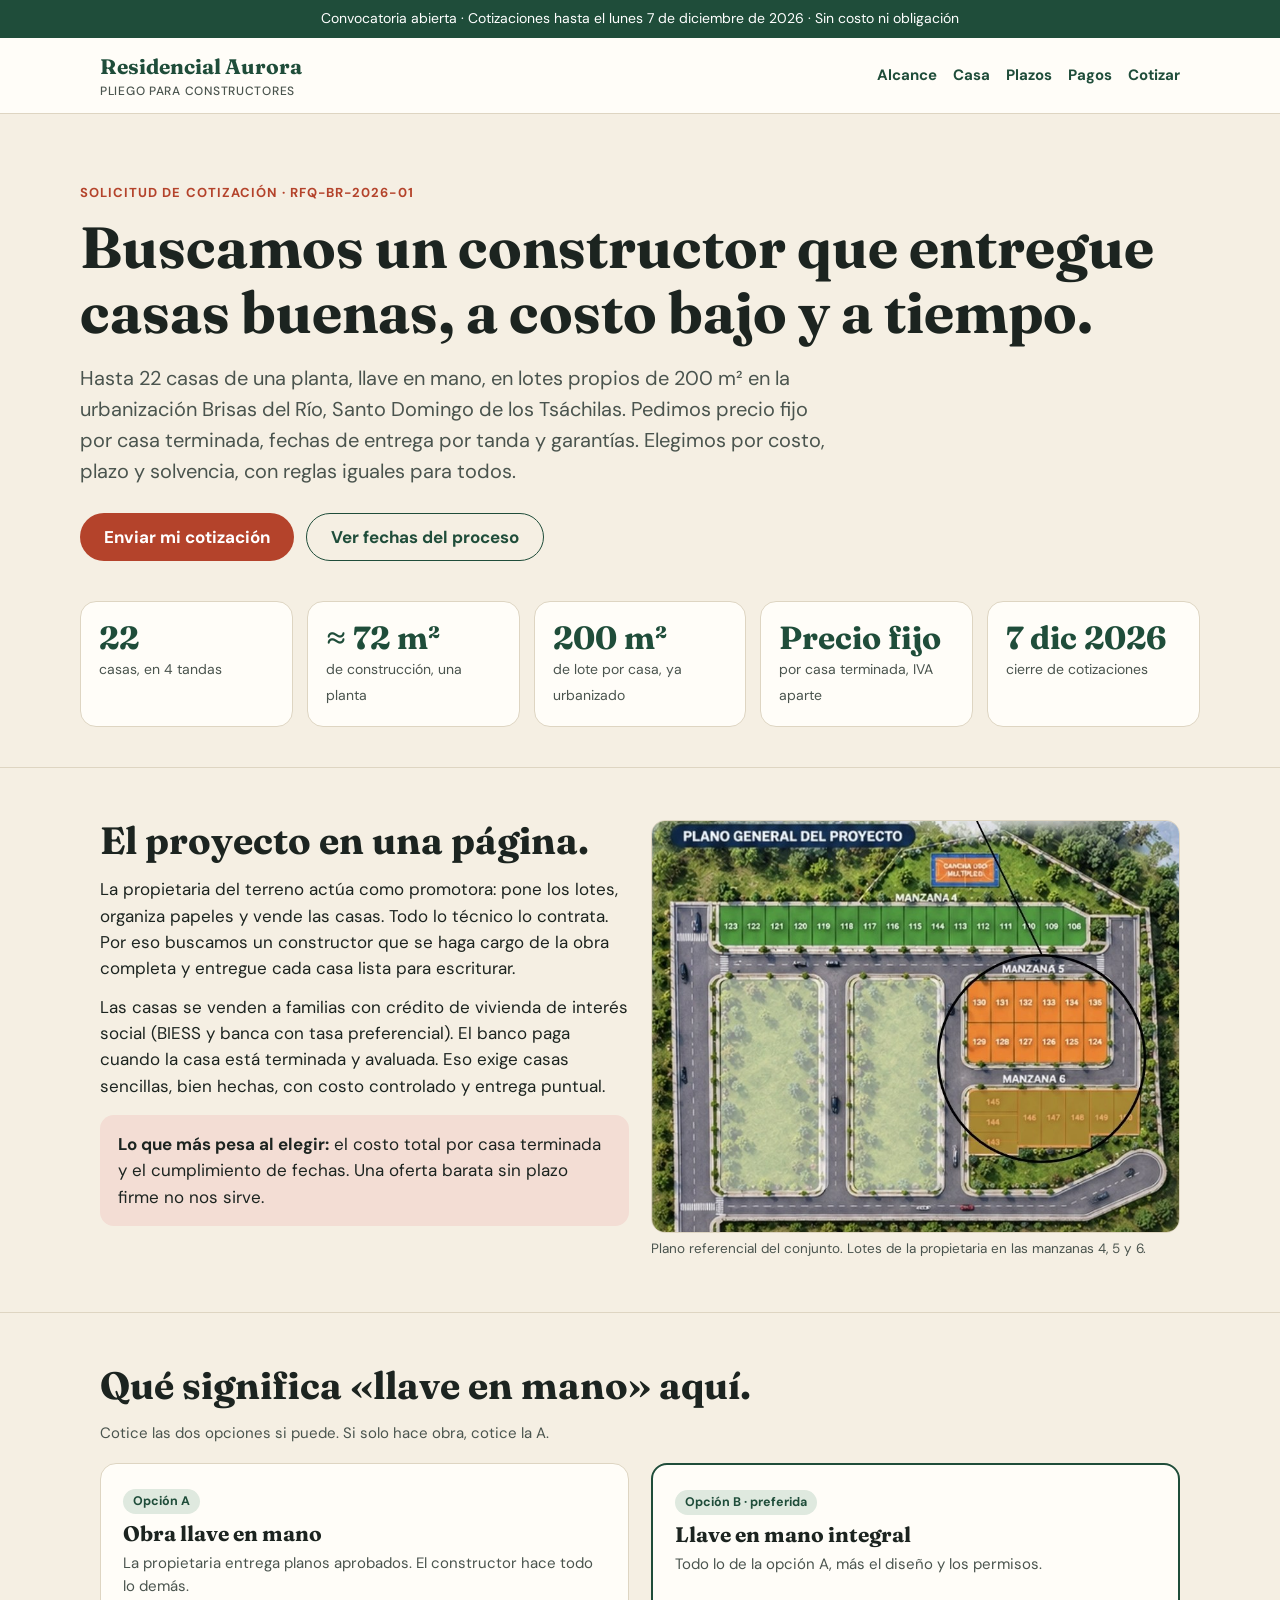
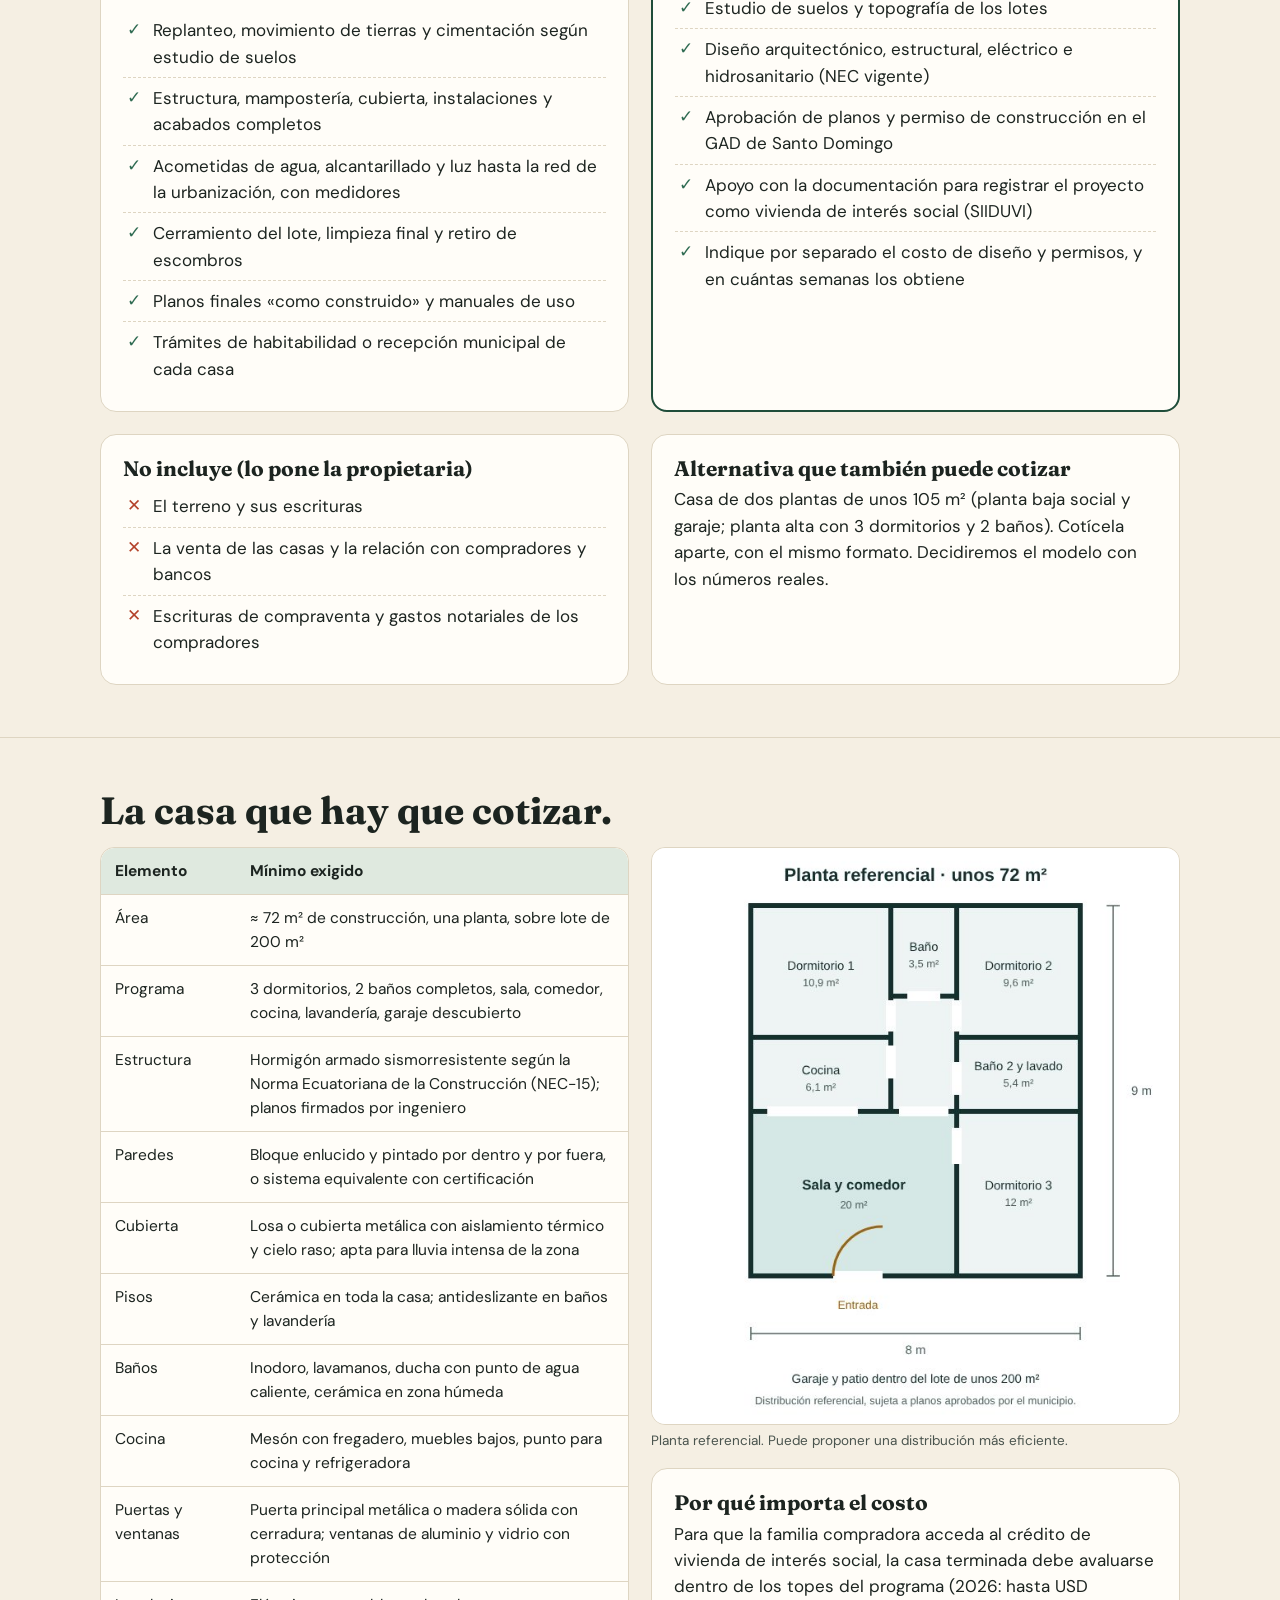
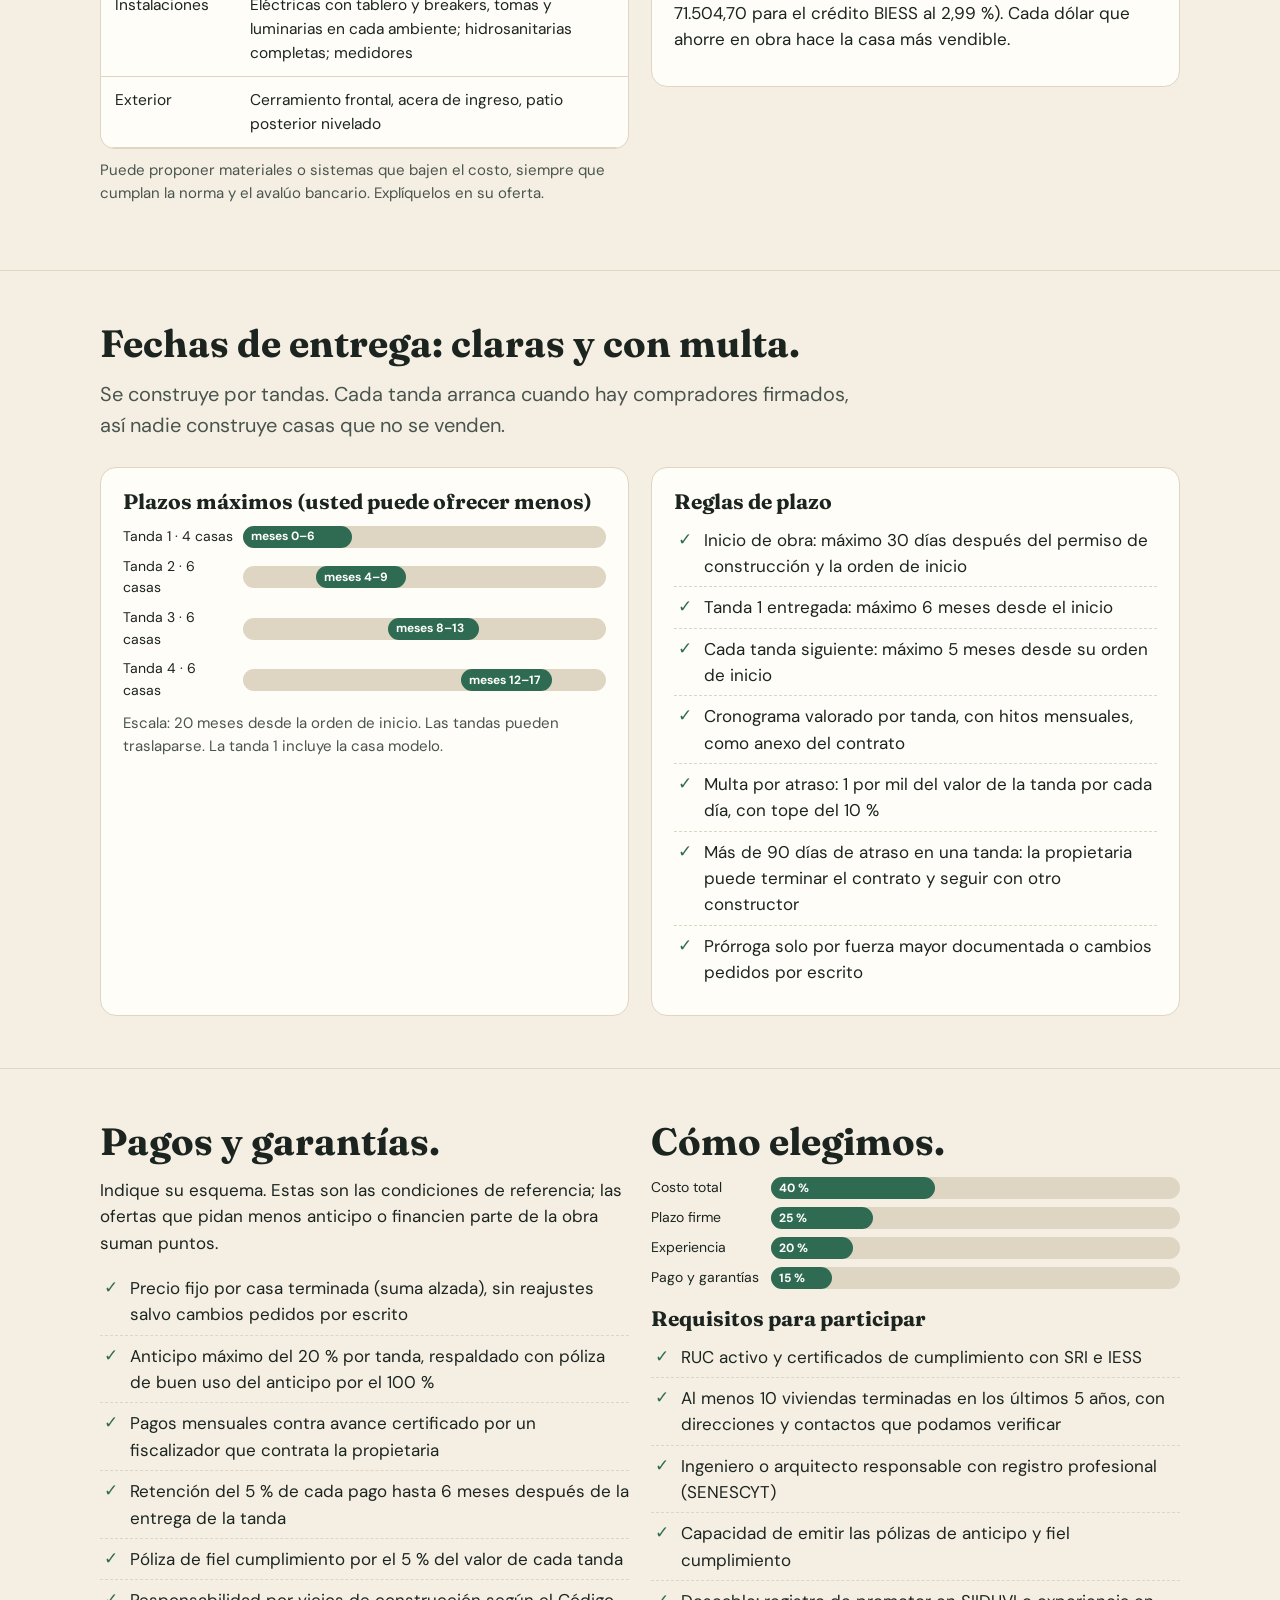
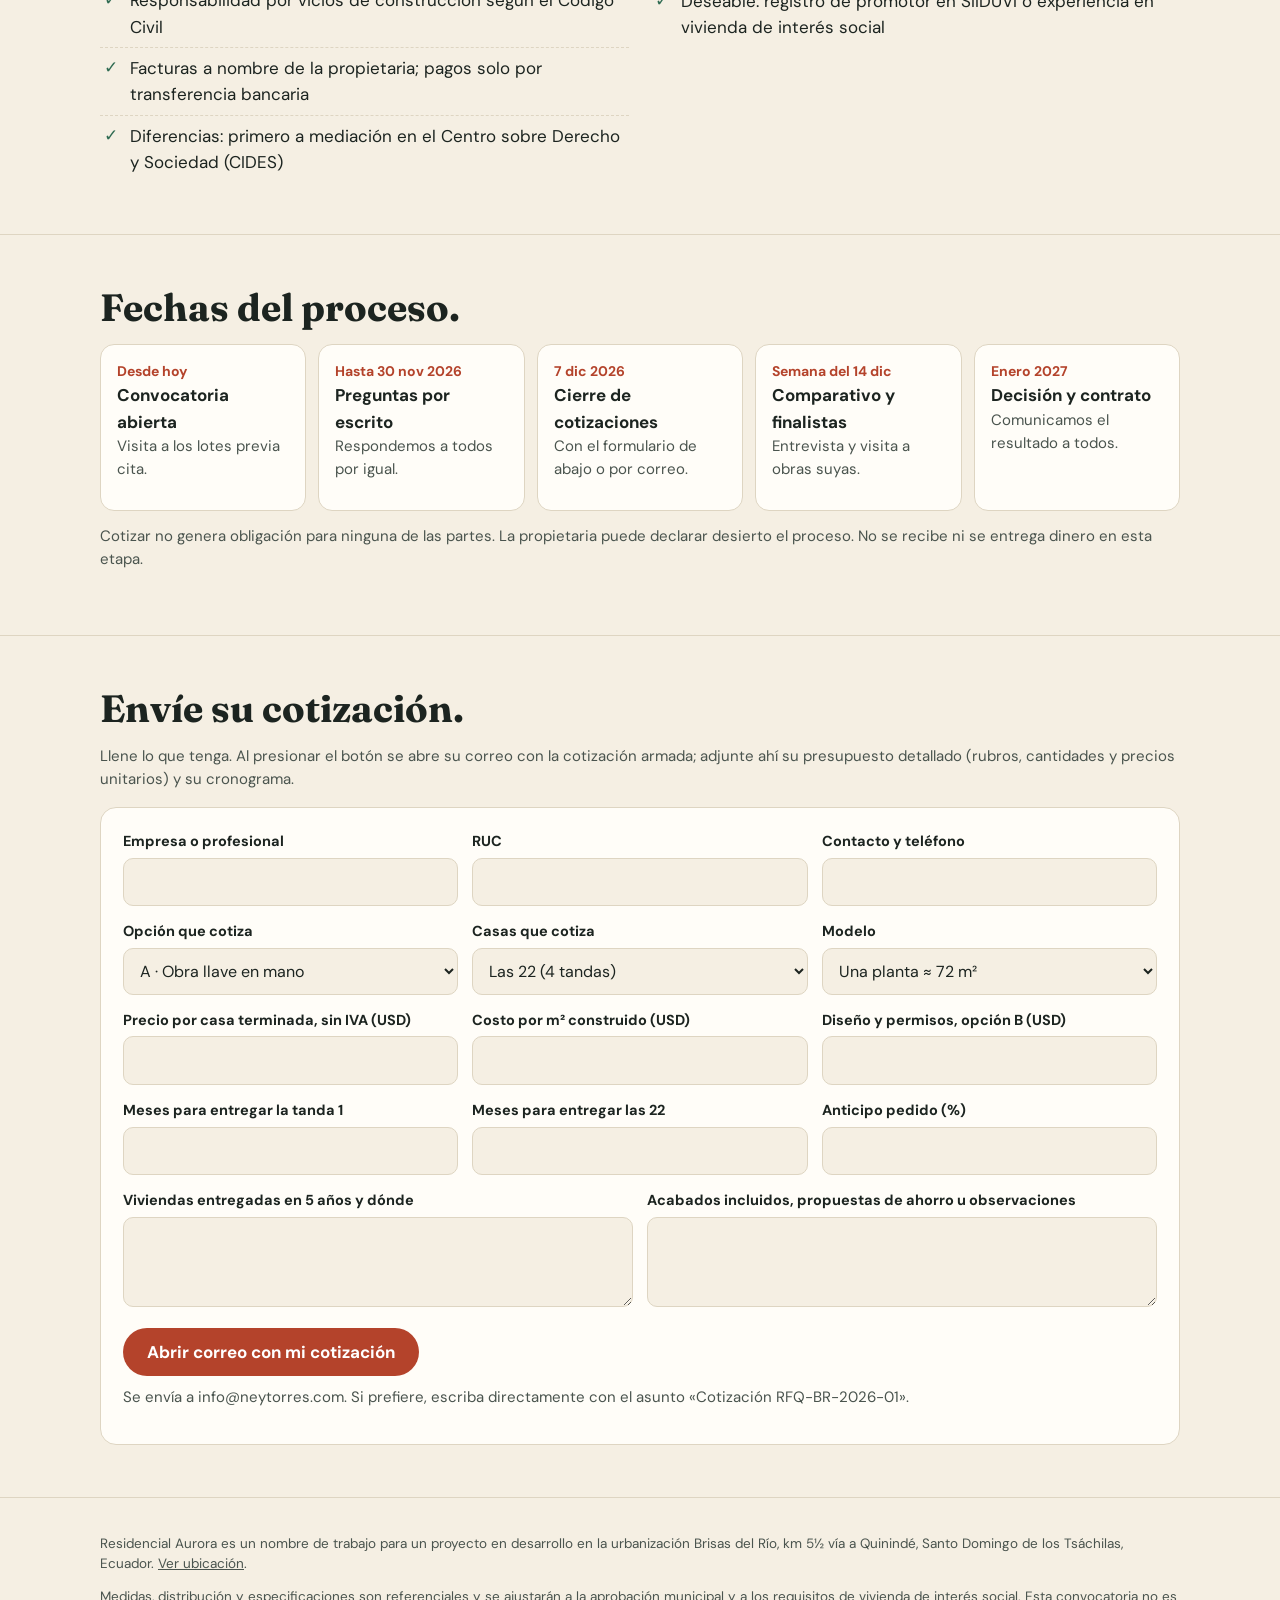
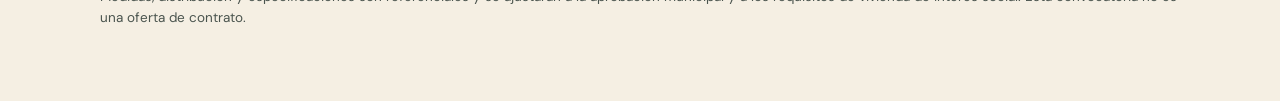
==== constructores.html @ a4b009bf "Pliego llave en mano para constructores, OG tags y sitemap Co-Authored-By: Claude Opus 5.5 <noreply@" ====
<!doctype html>
<html lang="es">
<head>
<meta charset="utf-8">
<meta name="viewport" content="width=device-width, initial-scale=1">
<title>Cotice llave en mano: 22 casas en Santo Domingo · Residencial Aurora</title>
<meta name="description" content="Convocatoria a constructores: cotización llave en mano de hasta 22 casas de una planta (72 m²) en lotes de 200 m², Santo Domingo de los Tsáchilas. Precio fijo, entregas por tandas, plazos y garantías claras.">
<meta property="og:title" content="Cotice llave en mano: 22 casas de una planta en Santo Domingo">
<meta property="og:description" content="Precio fijo por casa, entregas por tandas, pagos contra avance. Recepción de cotizaciones hasta el 7 de diciembre de 2026.">
<meta property="og:image" content="https://neyt.github.io/residencial-aurora/img/casa-un-piso.jpg">
<meta property="og:url" content="https://neyt.github.io/residencial-aurora/constructores.html">
<meta property="og:type" content="website">
<link rel="icon" href="data:image/svg+xml,%3Csvg xmlns='http://www.w3.org/2000/svg' viewBox='0 0 100 100'%3E%3Ctext y='.9em' font-size='90'%3E🏗️%3C/text%3E%3C/svg%3E">
<link rel="preconnect" href="https://fonts.googleapis.com"><link rel="preconnect" href="https://fonts.gstatic.com" crossorigin>
<link href="https://fonts.googleapis.com/css2?family=Fraunces:opsz,wght@9..144,500;9..144,700&family=DM+Sans:wght@400;500;700&display=swap" rel="stylesheet">
<style>:root{--ink:#1c2420;--ink2:#4a544e;--sand:#f5efe3;--paper:#fffdf8;--line:#ded5c2;--green:#1f4d3a;--green2:#2f6b52;--clay:#b4432b;--clayTint:#f3ddd4;--greenTint:#dfe9df}
@media (prefers-color-scheme:dark){:root{--ink:#f1ede3;--ink2:#c2c8c0;--sand:#141a17;--paper:#1b231f;--line:#33403a;--green:#8fcaa8;--green2:#a9d9bd;--clay:#f0a48f;--clayTint:#3a2620;--greenTint:#22322a}}
*{box-sizing:border-box}html{scroll-behavior:smooth}
body{margin:0;background:var(--sand);color:var(--ink);font-family:'DM Sans',system-ui,sans-serif;line-height:1.55;font-size:17px}
h1,h2,h3{font-family:'Fraunces',Georgia,serif;font-weight:700;line-height:1.12;margin:0}
h1{font-size:clamp(34px,5.4vw,58px)}h2{font-size:clamp(26px,3.4vw,38px);margin-bottom:14px}h3{font-size:21px;margin-bottom:6px}
a{color:inherit}p{margin:0 0 12px}
.wrap{max-width:1120px;margin:0 auto;padding:0 20px}
.notice{background:var(--green);color:#fff;font-size:14px;text-align:center;padding:8px 16px}
@media (prefers-color-scheme:dark){.notice{color:#0f1a14}}
header.top{background:var(--paper);border-bottom:1px solid var(--line);position:sticky;top:0;z-index:5}
.bar{display:flex;align-items:center;justify-content:space-between;gap:12px;flex-wrap:wrap;padding:12px 20px;max-width:1120px;margin:0 auto}
.brand{font-family:'Fraunces',serif;font-weight:700;font-size:21px;color:var(--green);text-decoration:none}
.brand small{display:block;font-family:'DM Sans',sans-serif;font-size:12px;font-weight:500;color:var(--ink2);letter-spacing:.06em;text-transform:uppercase}
nav.links{display:flex;gap:16px;flex-wrap:wrap;font-size:15px;font-weight:700}
nav.links a{text-decoration:none;color:var(--green)}
.btn{display:inline-flex;align-items:center;justify-content:center;min-height:48px;padding:0 24px;border-radius:999px;font-weight:700;text-decoration:none;background:var(--clay);color:#fff;border:0;font:inherit;font-weight:700;cursor:pointer}
.btn.alt{background:transparent;color:var(--green);border:1.5px solid var(--green)}
@media (prefers-color-scheme:dark){.btn{color:#1a0f0b}}
.btn:focus-visible,a:focus-visible,input:focus-visible,select:focus-visible,textarea:focus-visible{outline:3px solid var(--clay);outline-offset:2px}
.hero{padding:64px 0 40px}
.eyebrow{display:inline-block;font-size:13px;font-weight:700;letter-spacing:.08em;text-transform:uppercase;color:var(--clay);margin-bottom:12px}
.lead{font-size:20px;color:var(--ink2);max-width:760px;margin:18px 0 26px}
.ctas{display:flex;gap:12px;flex-wrap:wrap}
.kpis{display:grid;grid-template-columns:repeat(auto-fit,minmax(170px,1fr));gap:14px;margin-top:40px}
.kpi{background:var(--paper);border:1px solid var(--line);border-radius:16px;padding:18px}
.kpi b{display:block;font-family:'Fraunces',serif;font-size:32px;color:var(--green);line-height:1.1}
.kpi span{font-size:14px;color:var(--ink2)}
section{padding:52px 0;border-top:1px solid var(--line)}
.grid2{display:grid;grid-template-columns:repeat(auto-fit,minmax(300px,1fr));gap:22px}
.grid3{display:grid;grid-template-columns:repeat(auto-fit,minmax(250px,1fr));gap:18px}
.card{background:var(--paper);border:1px solid var(--line);border-radius:16px;padding:22px}
.card.hl{border:2px solid var(--green)}
ul.check{list-style:none;padding:0;margin:0}
ul.check li{padding:7px 0 7px 30px;position:relative;border-bottom:1px dashed var(--line)}
ul.check li:last-child{border-bottom:0}
ul.check li::before{content:"✓";position:absolute;left:4px;top:6px;color:var(--green2);font-weight:700}
ul.x li::before{content:"✕";color:var(--clay)}
table{width:100%;border-collapse:collapse;background:var(--paper);border-radius:14px;overflow:hidden;font-size:15.5px}
th,td{text-align:left;padding:11px 14px;border-bottom:1px solid var(--line);vertical-align:top}
th{background:var(--greenTint);font-weight:700}
.tablebox{overflow-x:auto;border:1px solid var(--line);border-radius:14px}
.pill{display:inline-block;font-size:12.5px;font-weight:700;padding:3px 10px;border-radius:999px;background:var(--greenTint);color:var(--green)}
.pill.warn{background:var(--clayTint);color:var(--clay)}
.timeline{display:grid;grid-template-columns:repeat(auto-fit,minmax(180px,1fr));gap:12px;counter-reset:s}
.step{background:var(--paper);border:1px solid var(--line);border-radius:14px;padding:16px;position:relative}
.step .d{font-weight:700;color:var(--clay);font-size:14px}
.bars{display:flex;flex-direction:column;gap:8px}
.barrow{display:grid;grid-template-columns:110px 1fr;gap:10px;align-items:center;font-size:14px}
.track{background:var(--line);border-radius:999px;height:22px;position:relative}
.fill{position:absolute;top:0;bottom:0;background:var(--green2);border-radius:999px;color:#fff;font-size:12px;font-weight:700;display:flex;align-items:center;padding-left:8px;white-space:nowrap}
@media (prefers-color-scheme:dark){.fill{color:#0f1a14}}
.muted{color:var(--ink2);font-size:15px}
figure{margin:0}figure img{width:100%;border-radius:14px;border:1px solid var(--line);display:block}
figcaption{font-size:13.5px;color:var(--ink2);margin-top:6px}
form .row{display:grid;grid-template-columns:repeat(auto-fit,minmax(220px,1fr));gap:14px;margin-bottom:14px}
label{display:block;font-weight:700;font-size:14.5px;margin-bottom:5px}
input,select,textarea{width:100%;font:inherit;font-size:16px;padding:11px 12px;border-radius:10px;border:1.5px solid var(--line);background:var(--sand);color:var(--ink)}
textarea{min-height:90px}
.map{width:100%;height:360px;border:0;border-radius:14px}
footer{padding:36px 0 60px;font-size:13.5px;color:var(--ink2);border-top:1px solid var(--line)}
.callout{background:var(--clayTint);border-radius:14px;padding:16px 18px;margin-top:16px}
</style>
</head>
<body>
<div class="notice">Convocatoria abierta · Cotizaciones hasta el lunes 7 de diciembre de 2026 · Sin costo ni obligación</div>
<header class="top"><div class="bar">
  <a class="brand" href="./">Residencial Aurora<small>Pliego para constructores</small></a>
  <nav class="links"><a href="#alcance">Alcance</a><a href="#especificaciones">Casa</a><a href="#plazos">Plazos</a><a href="#pagos">Pagos</a><a href="#cotizar">Cotizar</a></nav>
</div></header>

<main>
<div class="wrap hero">
  <span class="eyebrow">Solicitud de cotización · RFQ-BR-2026-01</span>
  <h1>Buscamos un constructor que entregue casas buenas, a costo bajo y a tiempo.</h1>
  <p class="lead">Hasta 22 casas de una planta, llave en mano, en lotes propios de 200 m² en la urbanización Brisas del Río, Santo Domingo de los Tsáchilas. Pedimos precio fijo por casa terminada, fechas de entrega por tanda y garantías. Elegimos por costo, plazo y solvencia, con reglas iguales para todos.</p>
  <div class="ctas"><a class="btn" href="#cotizar">Enviar mi cotización</a><a class="btn alt" href="#proceso">Ver fechas del proceso</a></div>
  <div class="kpis">
    <div class="kpi"><b>22</b><span>casas, en 4 tandas</span></div>
    <div class="kpi"><b>≈ 72 m²</b><span>de construcción, una planta</span></div>
    <div class="kpi"><b>200 m²</b><span>de lote por casa, ya urbanizado</span></div>
    <div class="kpi"><b>Precio fijo</b><span>por casa terminada, IVA aparte</span></div>
    <div class="kpi"><b>7 dic 2026</b><span>cierre de cotizaciones</span></div>
  </div>
</div>

<section id="resumen"><div class="wrap grid2">
  <div>
    <h2>El proyecto en una página.</h2>
    <p>La propietaria del terreno actúa como promotora: pone los lotes, organiza papeles y vende las casas. Todo lo técnico lo contrata. Por eso buscamos un constructor que se haga cargo de la obra completa y entregue cada casa lista para escriturar.</p>
    <p>Las casas se venden a familias con crédito de vivienda de interés social (BIESS y banca con tasa preferencial). El banco paga cuando la casa está terminada y avaluada. Eso exige casas sencillas, bien hechas, con costo controlado y entrega puntual.</p>
    <div class="callout"><b>Lo que más pesa al elegir:</b> el costo total por casa terminada y el cumplimiento de fechas. Una oferta barata sin plazo firme no nos sirve.</div>
  </div>
  <figure><img src="img/plano-conjunto.jpg" alt="Plano general referencial del conjunto con lotes en las manzanas 4, 5 y 6" loading="lazy"><figcaption>Plano referencial del conjunto. Lotes de la propietaria en las manzanas 4, 5 y 6.</figcaption></figure>
</div></section>

<section id="alcance"><div class="wrap">
  <h2>Qué significa «llave en mano» aquí.</h2>
  <p class="muted">Cotice las dos opciones si puede. Si solo hace obra, cotice la A.</p>
  <div class="grid2" style="margin-top:18px">
    <div class="card">
      <span class="pill">Opción A</span>
      <h3 style="margin-top:8px">Obra llave en mano</h3>
      <p class="muted">La propietaria entrega planos aprobados. El constructor hace todo lo demás.</p>
      <ul class="check">
        <li>Replanteo, movimiento de tierras y cimentación según estudio de suelos</li>
        <li>Estructura, mampostería, cubierta, instalaciones y acabados completos</li>
        <li>Acometidas de agua, alcantarillado y luz hasta la red de la urbanización, con medidores</li>
        <li>Cerramiento del lote, limpieza final y retiro de escombros</li>
        <li>Planos finales «como construido» y manuales de uso</li>
        <li>Trámites de habitabilidad o recepción municipal de cada casa</li>
      </ul>
    </div>
    <div class="card hl">
      <span class="pill">Opción B · preferida</span>
      <h3 style="margin-top:8px">Llave en mano integral</h3>
      <p class="muted">Todo lo de la opción A, más el diseño y los permisos.</p>
      <ul class="check">
        <li>Estudio de suelos y topografía de los lotes</li>
        <li>Diseño arquitectónico, estructural, eléctrico e hidrosanitario (NEC vigente)</li>
        <li>Aprobación de planos y permiso de construcción en el GAD de Santo Domingo</li>
        <li>Apoyo con la documentación para registrar el proyecto como vivienda de interés social (SIIDUVI)</li>
        <li>Indique por separado el costo de diseño y permisos, y en cuántas semanas los obtiene</li>
      </ul>
    </div>
  </div>
  <div class="grid2" style="margin-top:22px">
    <div class="card">
      <h3>No incluye (lo pone la propietaria)</h3>
      <ul class="check x"><li>El terreno y sus escrituras</li><li>La venta de las casas y la relación con compradores y bancos</li><li>Escrituras de compraventa y gastos notariales de los compradores</li></ul>
    </div>
    <div class="card">
      <h3>Alternativa que también puede cotizar</h3>
      <p>Casa de dos plantas de unos 105 m² (planta baja social y garaje; planta alta con 3 dormitorios y 2 baños). Cotícela aparte, con el mismo formato. Decidiremos el modelo con los números reales.</p>
    </div>
  </div>
</div></section>

<section id="especificaciones"><div class="wrap">
  <h2>La casa que hay que cotizar.</h2>
  <div class="grid2">
    <div>
      <div class="tablebox"><table>
        <tr><th>Elemento</th><th>Mínimo exigido</th></tr>
        <tr><td>Área</td><td>≈ 72 m² de construcción, una planta, sobre lote de 200 m²</td></tr>
        <tr><td>Programa</td><td>3 dormitorios, 2 baños completos, sala, comedor, cocina, lavandería, garaje descubierto</td></tr>
        <tr><td>Estructura</td><td>Hormigón armado sismorresistente según la Norma Ecuatoriana de la Construcción (NEC-15); planos firmados por ingeniero</td></tr>
        <tr><td>Paredes</td><td>Bloque enlucido y pintado por dentro y por fuera, o sistema equivalente con certificación</td></tr>
        <tr><td>Cubierta</td><td>Losa o cubierta metálica con aislamiento térmico y cielo raso; apta para lluvia intensa de la zona</td></tr>
        <tr><td>Pisos</td><td>Cerámica en toda la casa; antideslizante en baños y lavandería</td></tr>
        <tr><td>Baños</td><td>Inodoro, lavamanos, ducha con punto de agua caliente, cerámica en zona húmeda</td></tr>
        <tr><td>Cocina</td><td>Mesón con fregadero, muebles bajos, punto para cocina y refrigeradora</td></tr>
        <tr><td>Puertas y ventanas</td><td>Puerta principal metálica o madera sólida con cerradura; ventanas de aluminio y vidrio con protección</td></tr>
        <tr><td>Instalaciones</td><td>Eléctricas con tablero y breakers, tomas y luminarias en cada ambiente; hidrosanitarias completas; medidores</td></tr>
        <tr><td>Exterior</td><td>Cerramiento frontal, acera de ingreso, patio posterior nivelado</td></tr>
      </table></div>
      <p class="muted" style="margin-top:10px">Puede proponer materiales o sistemas que bajen el costo, siempre que cumplan la norma y el avalúo bancario. Explíquelos en su oferta.</p>
    </div>
    <div>
      <figure><img src="img/planta-un-piso.jpg" alt="Planta referencial de casa de una planta con 3 dormitorios y 2 baños" loading="lazy"><figcaption>Planta referencial. Puede proponer una distribución más eficiente.</figcaption></figure>
      <div class="card" style="margin-top:16px">
        <h3>Por qué importa el costo</h3>
        <p>Para que la familia compradora acceda al crédito de vivienda de interés social, la casa terminada debe avaluarse dentro de los topes del programa (2026: hasta USD 71.504,70 para el crédito BIESS al 2,99 %). Cada dólar que ahorre en obra hace la casa más vendible.</p>
      </div>
    </div>
  </div>
</div></section>

<section id="plazos"><div class="wrap">
  <h2>Fechas de entrega: claras y con multa.</h2>
  <p class="lead" style="margin-top:0">Se construye por tandas. Cada tanda arranca cuando hay compradores firmados, así nadie construye casas que no se venden.</p>
  <div class="grid2">
    <div class="card">
      <h3>Plazos máximos (usted puede ofrecer menos)</h3>
      <div class="bars" style="margin-top:12px">
        <div class="barrow"><span>Tanda 1 · 4 casas</span><div class="track"><div class="fill" style="left:0;width:30%">meses 0–6</div></div></div>
        <div class="barrow"><span>Tanda 2 · 6 casas</span><div class="track"><div class="fill" style="left:20%;width:25%">meses 4–9</div></div></div>
        <div class="barrow"><span>Tanda 3 · 6 casas</span><div class="track"><div class="fill" style="left:40%;width:25%">meses 8–13</div></div></div>
        <div class="barrow"><span>Tanda 4 · 6 casas</span><div class="track"><div class="fill" style="left:60%;width:25%">meses 12–17</div></div></div>
      </div>
      <p class="muted" style="margin-top:10px">Escala: 20 meses desde la orden de inicio. Las tandas pueden traslaparse. La tanda 1 incluye la casa modelo.</p>
    </div>
    <div class="card">
      <h3>Reglas de plazo</h3>
      <ul class="check">
        <li>Inicio de obra: máximo 30 días después del permiso de construcción y la orden de inicio</li>
        <li>Tanda 1 entregada: máximo 6 meses desde el inicio</li>
        <li>Cada tanda siguiente: máximo 5 meses desde su orden de inicio</li>
        <li>Cronograma valorado por tanda, con hitos mensuales, como anexo del contrato</li>
        <li>Multa por atraso: 1 por mil del valor de la tanda por cada día, con tope del 10 %</li>
        <li>Más de 90 días de atraso en una tanda: la propietaria puede terminar el contrato y seguir con otro constructor</li>
        <li>Prórroga solo por fuerza mayor documentada o cambios pedidos por escrito</li>
      </ul>
    </div>
  </div>
</div></section>

<section id="pagos"><div class="wrap grid2">
  <div>
    <h2>Pagos y garantías.</h2>
    <p>Indique su esquema. Estas son las condiciones de referencia; las ofertas que pidan menos anticipo o financien parte de la obra suman puntos.</p>
    <ul class="check">
      <li>Precio fijo por casa terminada (suma alzada), sin reajustes salvo cambios pedidos por escrito</li>
      <li>Anticipo máximo del 20 % por tanda, respaldado con póliza de buen uso del anticipo por el 100 %</li>
      <li>Pagos mensuales contra avance certificado por un fiscalizador que contrata la propietaria</li>
      <li>Retención del 5 % de cada pago hasta 6 meses después de la entrega de la tanda</li>
      <li>Póliza de fiel cumplimiento por el 5 % del valor de cada tanda</li>
      <li>Responsabilidad por vicios de construcción según el Código Civil</li>
      <li>Facturas a nombre de la propietaria; pagos solo por transferencia bancaria</li>
      <li>Diferencias: primero a mediación en el Centro sobre Derecho y Sociedad (CIDES)</li>
    </ul>
  </div>
  <div>
    <h2>Cómo elegimos.</h2>
    <div class="bars" style="margin:14px 0 18px">
      <div class="barrow"><span>Costo total</span><div class="track"><div class="fill" style="width:40%">40 %</div></div></div>
      <div class="barrow"><span>Plazo firme</span><div class="track"><div class="fill" style="width:25%">25 %</div></div></div>
      <div class="barrow"><span>Experiencia</span><div class="track"><div class="fill" style="width:20%">20 %</div></div></div>
      <div class="barrow"><span>Pago y garantías</span><div class="track"><div class="fill" style="width:15%">15 %</div></div></div>
    </div>
    <h3>Requisitos para participar</h3>
    <ul class="check">
      <li>RUC activo y certificados de cumplimiento con SRI e IESS</li>
      <li>Al menos 10 viviendas terminadas en los últimos 5 años, con direcciones y contactos que podamos verificar</li>
      <li>Ingeniero o arquitecto responsable con registro profesional (SENESCYT)</li>
      <li>Capacidad de emitir las pólizas de anticipo y fiel cumplimiento</li>
      <li>Deseable: registro de promotor en SIIDUVI o experiencia en vivienda de interés social</li>
    </ul>
  </div>
</div></section>

<section id="proceso"><div class="wrap">
  <h2>Fechas del proceso.</h2>
  <div class="timeline">
    <div class="step"><div class="d">Desde hoy</div><b>Convocatoria abierta</b><p class="muted">Visita a los lotes previa cita.</p></div>
    <div class="step"><div class="d">Hasta 30 nov 2026</div><b>Preguntas por escrito</b><p class="muted">Respondemos a todos por igual.</p></div>
    <div class="step"><div class="d">7 dic 2026</div><b>Cierre de cotizaciones</b><p class="muted">Con el formulario de abajo o por correo.</p></div>
    <div class="step"><div class="d">Semana del 14 dic</div><b>Comparativo y finalistas</b><p class="muted">Entrevista y visita a obras suyas.</p></div>
    <div class="step"><div class="d">Enero 2027</div><b>Decisión y contrato</b><p class="muted">Comunicamos el resultado a todos.</p></div>
  </div>
  <p class="muted" style="margin-top:14px">Cotizar no genera obligación para ninguna de las partes. La propietaria puede declarar desierto el proceso. No se recibe ni se entrega dinero en esta etapa.</p>
</div></section>

<section id="cotizar"><div class="wrap">
  <h2>Envíe su cotización.</h2>
  <p class="muted">Llene lo que tenga. Al presionar el botón se abre su correo con la cotización armada; adjunte ahí su presupuesto detallado (rubros, cantidades y precios unitarios) y su cronograma.</p>
  <form id="f" class="card" style="margin-top:16px">
    <div class="row">
      <div><label for="emp">Empresa o profesional</label><input id="emp" required></div>
      <div><label for="ruc">RUC</label><input id="ruc" inputmode="numeric"></div>
      <div><label for="con">Contacto y teléfono</label><input id="con" required></div>
    </div>
    <div class="row">
      <div><label for="op">Opción que cotiza</label><select id="op"><option>A · Obra llave en mano</option><option>B · Llave en mano integral</option><option>A y B</option></select></div>
      <div><label for="cant">Casas que cotiza</label><select id="cant"><option>Las 22 (4 tandas)</option><option>Solo tanda 1 (4 casas)</option><option>Tandas 1 y 2 (10 casas)</option></select></div>
      <div><label for="mod">Modelo</label><select id="mod"><option>Una planta ≈ 72 m²</option><option>Dos plantas ≈ 105 m²</option><option>Ambos</option></select></div>
    </div>
    <div class="row">
      <div><label for="pc">Precio por casa terminada, sin IVA (USD)</label><input id="pc" inputmode="decimal" required></div>
      <div><label for="m2">Costo por m² construido (USD)</label><input id="m2" inputmode="decimal"></div>
      <div><label for="dis">Diseño y permisos, opción B (USD)</label><input id="dis" inputmode="decimal"></div>
    </div>
    <div class="row">
      <div><label for="p1">Meses para entregar la tanda 1</label><input id="p1" inputmode="numeric" required></div>
      <div><label for="pt">Meses para entregar las 22</label><input id="pt" inputmode="numeric"></div>
      <div><label for="ant">Anticipo pedido (%)</label><input id="ant" inputmode="decimal"></div>
    </div>
    <div class="row">
      <div><label for="exp">Viviendas entregadas en 5 años y dónde</label><textarea id="exp"></textarea></div>
      <div><label for="obs">Acabados incluidos, propuestas de ahorro u observaciones</label><textarea id="obs"></textarea></div>
    </div>
    <button class="btn" type="submit">Abrir correo con mi cotización</button>
    <p class="muted" style="margin-top:10px">Se envía a info@neytorres.com. Si prefiere, escriba directamente con el asunto «Cotización RFQ-BR-2026-01».</p>
  </form>
</div></section>
</main>

<footer><div class="wrap">
  <p>Residencial Aurora es un nombre de trabajo para un proyecto en desarrollo en la urbanización Brisas del Río, km 5½ vía a Quinindé, Santo Domingo de los Tsáchilas, Ecuador. <a href="https://www.google.com/maps/search/?api=1&amp;query=-0.2100768,-79.1777728">Ver ubicación</a>.</p>
  <p>Medidas, distribución y especificaciones son referenciales y se ajustarán a la aprobación municipal y a los requisitos de vivienda de interés social. Esta convocatoria no es una oferta de contrato.</p>
</div></footer>

<script>
document.getElementById('f').addEventListener('submit',function(e){
  e.preventDefault();
  var g=function(id){var el=document.getElementById(id);return el?el.value.trim():''};
  var L=[['Empresa',g('emp')],['RUC',g('ruc')],['Contacto',g('con')],['Opción',g('op')],['Casas',g('cant')],['Modelo',g('mod')],['Precio por casa sin IVA (USD)',g('pc')],['Costo por m² (USD)',g('m2')],['Diseño y permisos (USD)',g('dis')],['Meses tanda 1',g('p1')],['Meses total',g('pt')],['Anticipo (%)',g('ant')],['Experiencia',g('exp')],['Observaciones',g('obs')]];
  var body=L.map(function(x){return x[0]+': '+(x[1]||'-')}).join('\n')+'\n\nAdjunto: presupuesto detallado y cronograma.';
  window.location.href='mailto:info@neytorres.com?subject='+encodeURIComponent('Cotización RFQ-BR-2026-01 · '+(g('emp')||'Constructor'))+'&body='+encodeURIComponent(body);
});
</script>
</body>
</html>
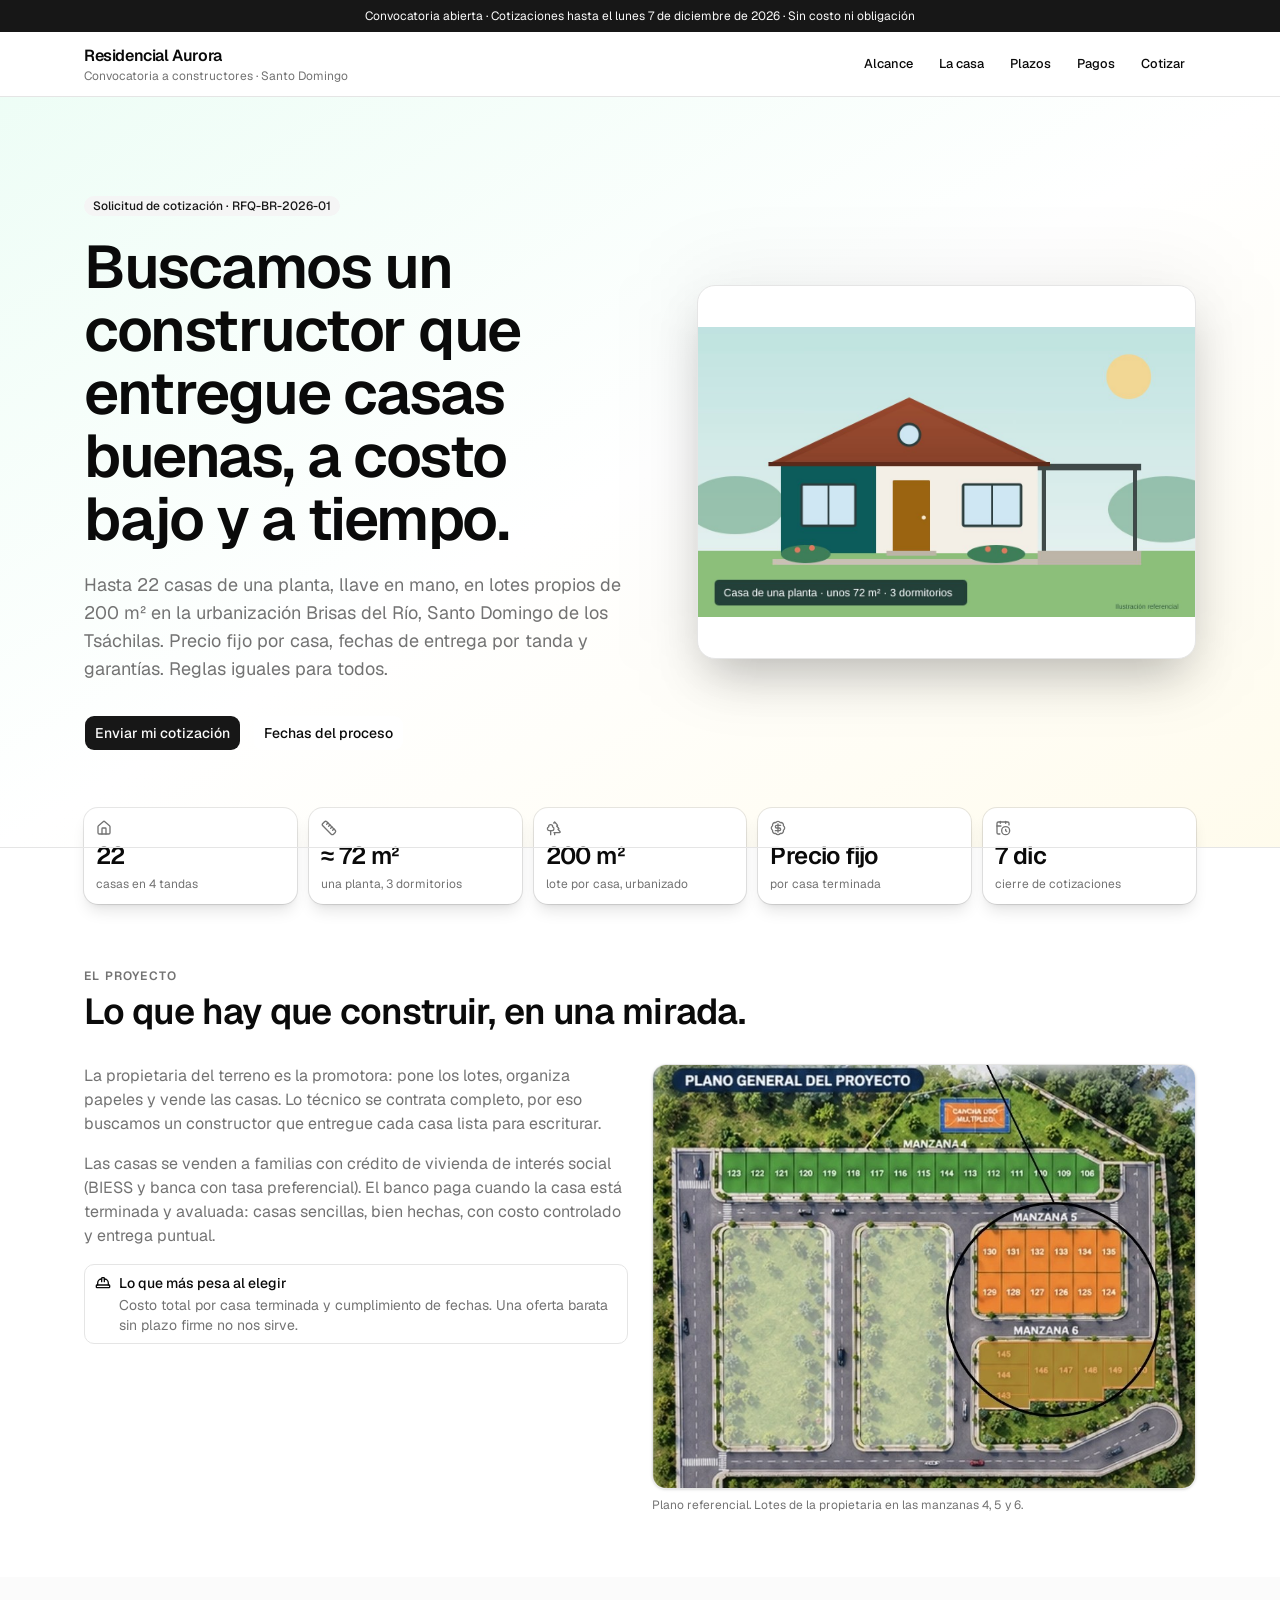
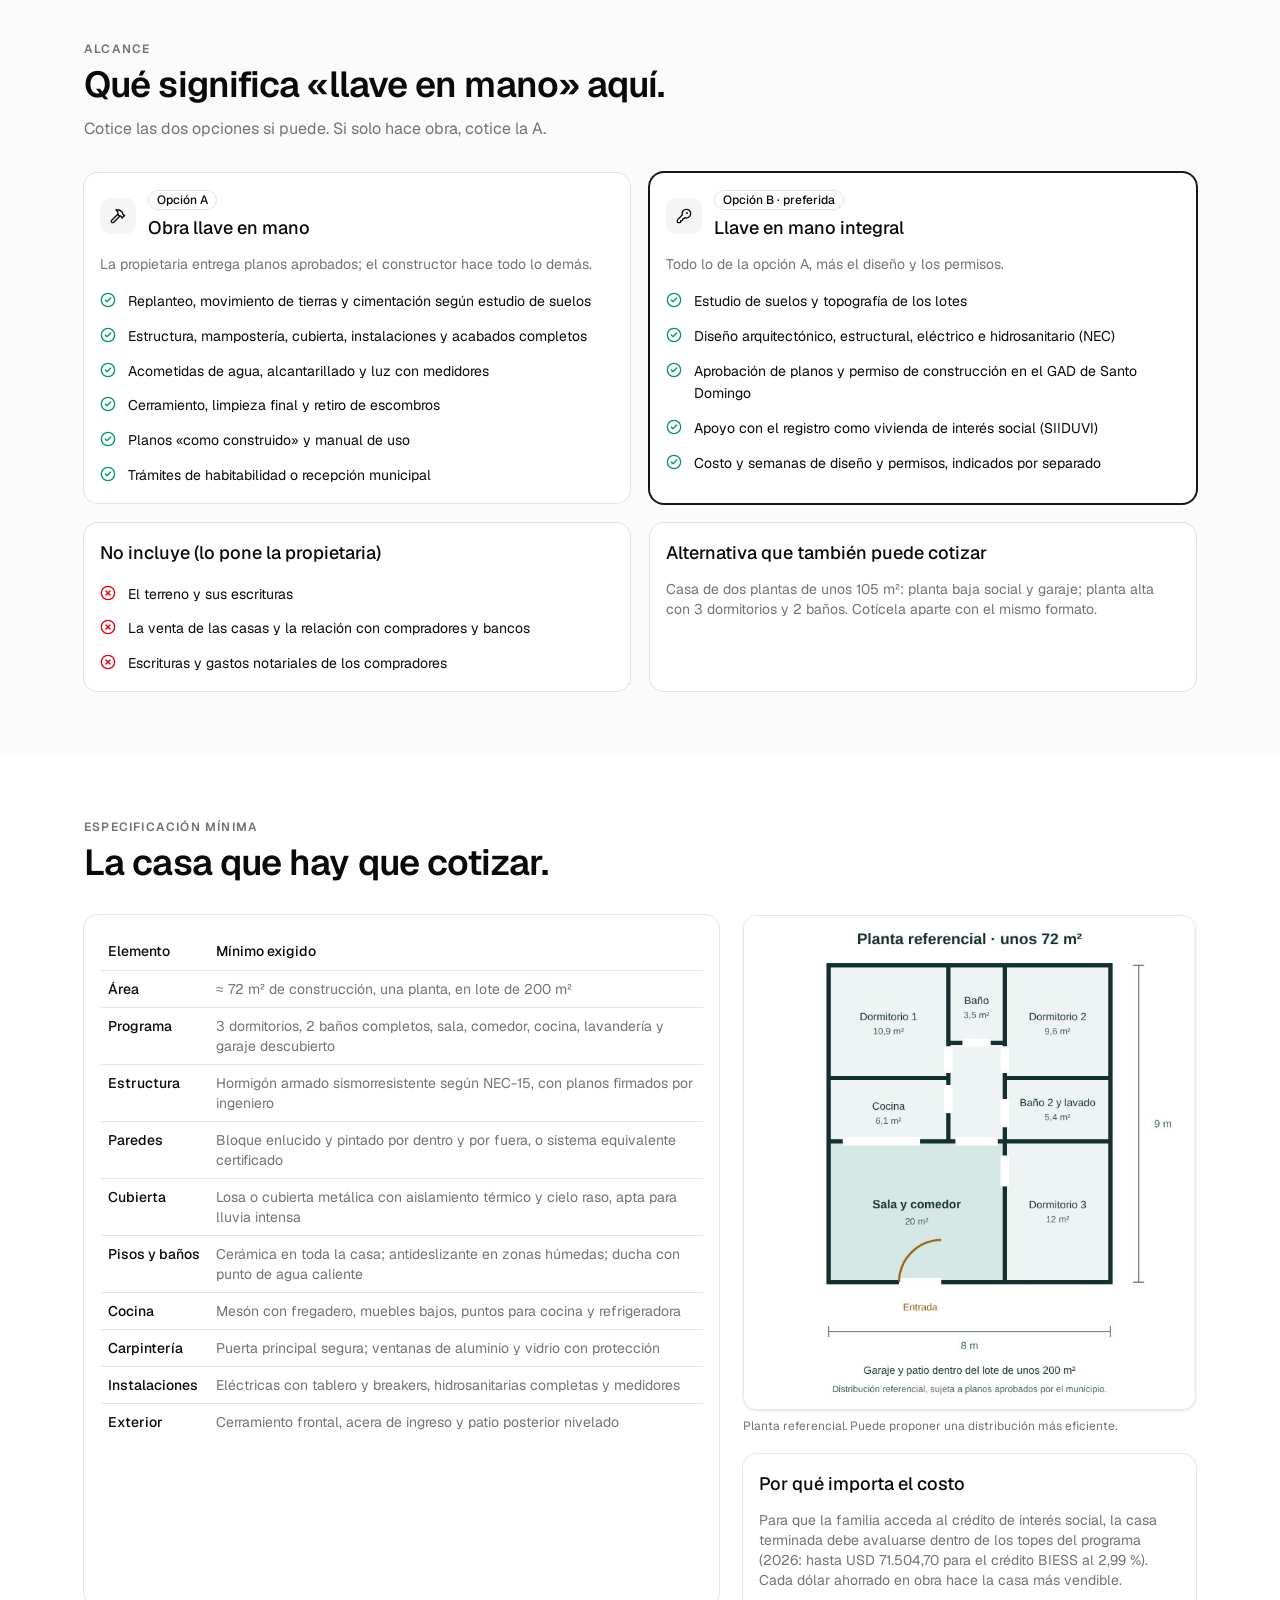
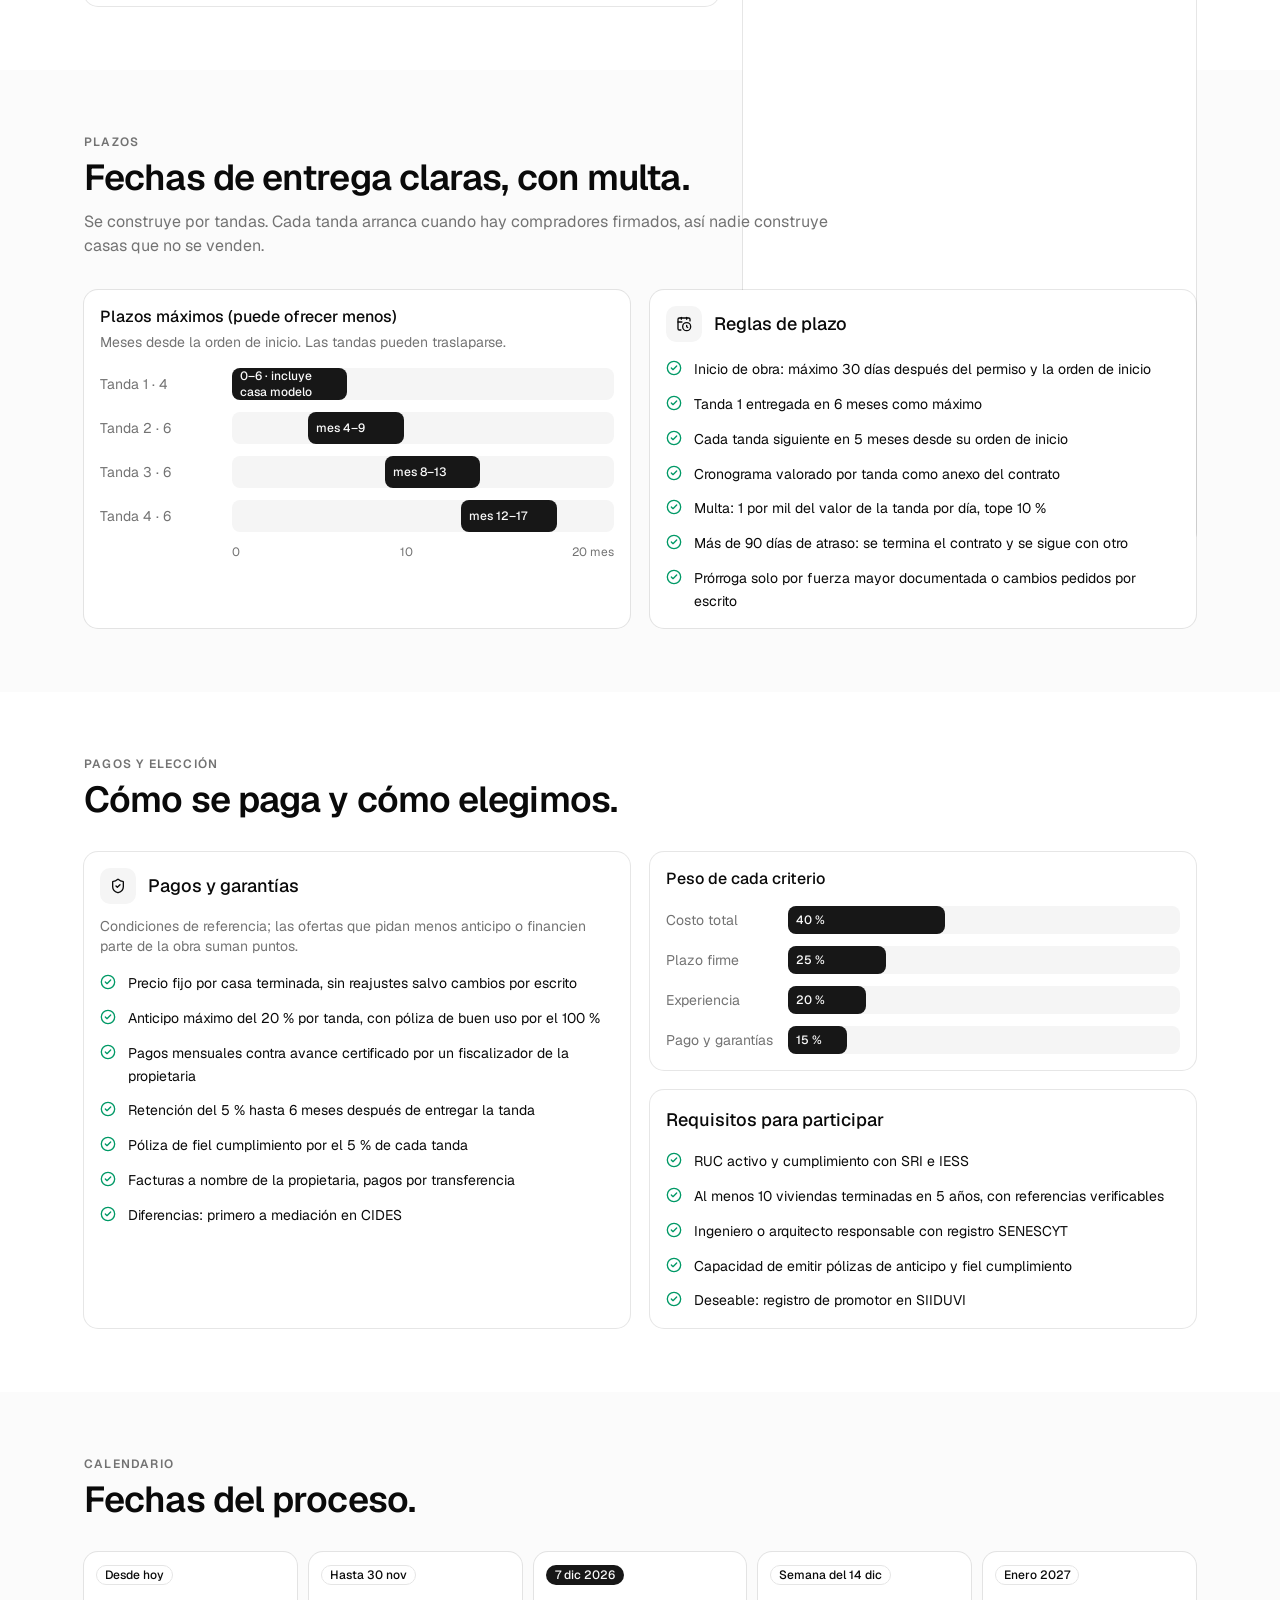
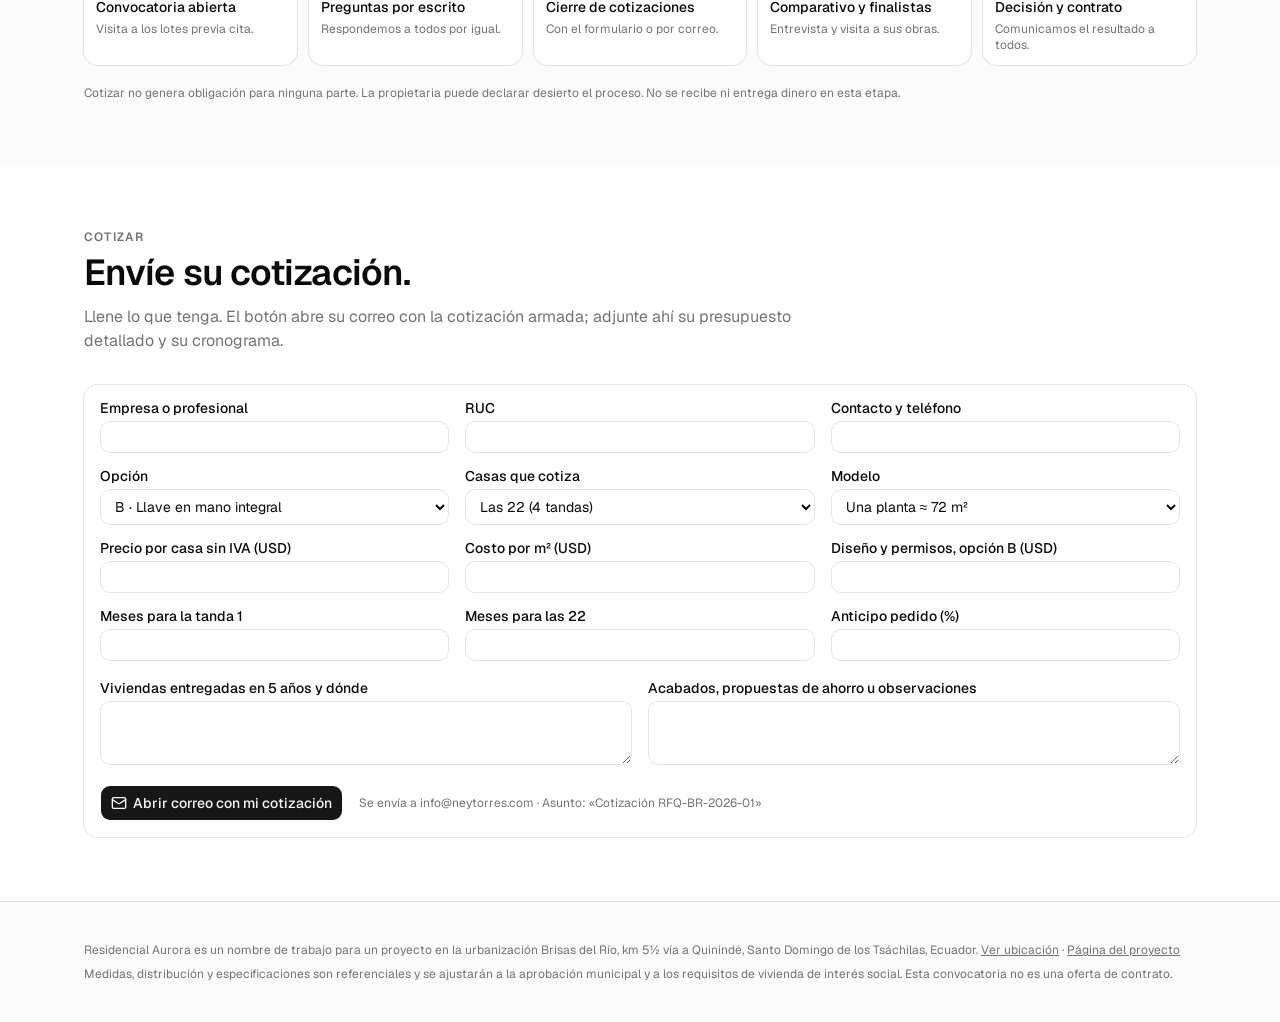
==== commit 04e74bbc: "Pliego para constructores rediseñado con shadcn/ui y Tailwind Co-Authored-By: Claude Opus 5.5 <norep" ====
--- a/constructores.html
+++ b/constructores.html
@@ -1,308 +1,9 @@
 <!doctype html>
-<html lang="es">
-<head>
-<meta charset="utf-8">
-<meta name="viewport" content="width=device-width, initial-scale=1">
-<title>Cotice llave en mano: 22 casas en Santo Domingo · Residencial Aurora</title>
-<meta name="description" content="Convocatoria a constructores: cotización llave en mano de hasta 22 casas de una planta (72 m²) en lotes de 200 m², Santo Domingo de los Tsáchilas. Precio fijo, entregas por tandas, plazos y garantías claras.">
-<meta property="og:title" content="Cotice llave en mano: 22 casas de una planta en Santo Domingo">
-<meta property="og:description" content="Precio fijo por casa, entregas por tandas, pagos contra avance. Recepción de cotizaciones hasta el 7 de diciembre de 2026.">
+<html lang="es"><head><meta charset="UTF-8"><meta name="viewport" content="width=device-width, initial-scale=1.0">
+<title>Cotice llave en mano: 22 casas en Santo Domingo · Residencial Aurora</title><meta name="description" content="Convocatoria a constructores: hasta 22 casas de una planta (72 m²) en lotes de 200 m², Santo Domingo. Precio fijo, entregas por tandas, plazos y garantías claras. Cierre 7 de diciembre de 2026."><meta property="og:title" content="Cotice llave en mano: 22 casas en Santo Domingo · Residencial Aurora"><meta property="og:description" content="Convocatoria a constructores: hasta 22 casas de una planta (72 m²) en lotes de 200 m², Santo Domingo. Precio fijo, entregas por tandas, plazos y garantías claras. Cierre 7 de diciembre de 2026."><meta property="og:type" content="website">
 <meta property="og:image" content="https://neyt.github.io/residencial-aurora/img/casa-un-piso.jpg">
-<meta property="og:url" content="https://neyt.github.io/residencial-aurora/constructores.html">
-<meta property="og:type" content="website">
-<link rel="icon" href="data:image/svg+xml,%3Csvg xmlns='http://www.w3.org/2000/svg' viewBox='0 0 100 100'%3E%3Ctext y='.9em' font-size='90'%3E🏗️%3C/text%3E%3C/svg%3E">
-<link rel="preconnect" href="https://fonts.googleapis.com"><link rel="preconnect" href="https://fonts.gstatic.com" crossorigin>
-<link href="https://fonts.googleapis.com/css2?family=Fraunces:opsz,wght@9..144,500;9..144,700&family=DM+Sans:wght@400;500;700&display=swap" rel="stylesheet">
-<style>:root{--ink:#1c2420;--ink2:#4a544e;--sand:#f5efe3;--paper:#fffdf8;--line:#ded5c2;--green:#1f4d3a;--green2:#2f6b52;--clay:#b4432b;--clayTint:#f3ddd4;--greenTint:#dfe9df}
-@media (prefers-color-scheme:dark){:root{--ink:#f1ede3;--ink2:#c2c8c0;--sand:#141a17;--paper:#1b231f;--line:#33403a;--green:#8fcaa8;--green2:#a9d9bd;--clay:#f0a48f;--clayTint:#3a2620;--greenTint:#22322a}}
-*{box-sizing:border-box}html{scroll-behavior:smooth}
-body{margin:0;background:var(--sand);color:var(--ink);font-family:'DM Sans',system-ui,sans-serif;line-height:1.55;font-size:17px}
-h1,h2,h3{font-family:'Fraunces',Georgia,serif;font-weight:700;line-height:1.12;margin:0}
-h1{font-size:clamp(34px,5.4vw,58px)}h2{font-size:clamp(26px,3.4vw,38px);margin-bottom:14px}h3{font-size:21px;margin-bottom:6px}
-a{color:inherit}p{margin:0 0 12px}
-.wrap{max-width:1120px;margin:0 auto;padding:0 20px}
-.notice{background:var(--green);color:#fff;font-size:14px;text-align:center;padding:8px 16px}
-@media (prefers-color-scheme:dark){.notice{color:#0f1a14}}
-header.top{background:var(--paper);border-bottom:1px solid var(--line);position:sticky;top:0;z-index:5}
-.bar{display:flex;align-items:center;justify-content:space-between;gap:12px;flex-wrap:wrap;padding:12px 20px;max-width:1120px;margin:0 auto}
-.brand{font-family:'Fraunces',serif;font-weight:700;font-size:21px;color:var(--green);text-decoration:none}
-.brand small{display:block;font-family:'DM Sans',sans-serif;font-size:12px;font-weight:500;color:var(--ink2);letter-spacing:.06em;text-transform:uppercase}
-nav.links{display:flex;gap:16px;flex-wrap:wrap;font-size:15px;font-weight:700}
-nav.links a{text-decoration:none;color:var(--green)}
-.btn{display:inline-flex;align-items:center;justify-content:center;min-height:48px;padding:0 24px;border-radius:999px;font-weight:700;text-decoration:none;background:var(--clay);color:#fff;border:0;font:inherit;font-weight:700;cursor:pointer}
-.btn.alt{background:transparent;color:var(--green);border:1.5px solid var(--green)}
-@media (prefers-color-scheme:dark){.btn{color:#1a0f0b}}
-.btn:focus-visible,a:focus-visible,input:focus-visible,select:focus-visible,textarea:focus-visible{outline:3px solid var(--clay);outline-offset:2px}
-.hero{padding:64px 0 40px}
-.eyebrow{display:inline-block;font-size:13px;font-weight:700;letter-spacing:.08em;text-transform:uppercase;color:var(--clay);margin-bottom:12px}
-.lead{font-size:20px;color:var(--ink2);max-width:760px;margin:18px 0 26px}
-.ctas{display:flex;gap:12px;flex-wrap:wrap}
-.kpis{display:grid;grid-template-columns:repeat(auto-fit,minmax(170px,1fr));gap:14px;margin-top:40px}
-.kpi{background:var(--paper);border:1px solid var(--line);border-radius:16px;padding:18px}
-.kpi b{display:block;font-family:'Fraunces',serif;font-size:32px;color:var(--green);line-height:1.1}
-.kpi span{font-size:14px;color:var(--ink2)}
-section{padding:52px 0;border-top:1px solid var(--line)}
-.grid2{display:grid;grid-template-columns:repeat(auto-fit,minmax(300px,1fr));gap:22px}
-.grid3{display:grid;grid-template-columns:repeat(auto-fit,minmax(250px,1fr));gap:18px}
-.card{background:var(--paper);border:1px solid var(--line);border-radius:16px;padding:22px}
-.card.hl{border:2px solid var(--green)}
-ul.check{list-style:none;padding:0;margin:0}
-ul.check li{padding:7px 0 7px 30px;position:relative;border-bottom:1px dashed var(--line)}
-ul.check li:last-child{border-bottom:0}
-ul.check li::before{content:"✓";position:absolute;left:4px;top:6px;color:var(--green2);font-weight:700}
-ul.x li::before{content:"✕";color:var(--clay)}
-table{width:100%;border-collapse:collapse;background:var(--paper);border-radius:14px;overflow:hidden;font-size:15.5px}
-th,td{text-align:left;padding:11px 14px;border-bottom:1px solid var(--line);vertical-align:top}
-th{background:var(--greenTint);font-weight:700}
-.tablebox{overflow-x:auto;border:1px solid var(--line);border-radius:14px}
-.pill{display:inline-block;font-size:12.5px;font-weight:700;padding:3px 10px;border-radius:999px;background:var(--greenTint);color:var(--green)}
-.pill.warn{background:var(--clayTint);color:var(--clay)}
-.timeline{display:grid;grid-template-columns:repeat(auto-fit,minmax(180px,1fr));gap:12px;counter-reset:s}
-.step{background:var(--paper);border:1px solid var(--line);border-radius:14px;padding:16px;position:relative}
-.step .d{font-weight:700;color:var(--clay);font-size:14px}
-.bars{display:flex;flex-direction:column;gap:8px}
-.barrow{display:grid;grid-template-columns:110px 1fr;gap:10px;align-items:center;font-size:14px}
-.track{background:var(--line);border-radius:999px;height:22px;position:relative}
-.fill{position:absolute;top:0;bottom:0;background:var(--green2);border-radius:999px;color:#fff;font-size:12px;font-weight:700;display:flex;align-items:center;padding-left:8px;white-space:nowrap}
-@media (prefers-color-scheme:dark){.fill{color:#0f1a14}}
-.muted{color:var(--ink2);font-size:15px}
-figure{margin:0}figure img{width:100%;border-radius:14px;border:1px solid var(--line);display:block}
-figcaption{font-size:13.5px;color:var(--ink2);margin-top:6px}
-form .row{display:grid;grid-template-columns:repeat(auto-fit,minmax(220px,1fr));gap:14px;margin-bottom:14px}
-label{display:block;font-weight:700;font-size:14.5px;margin-bottom:5px}
-input,select,textarea{width:100%;font:inherit;font-size:16px;padding:11px 12px;border-radius:10px;border:1.5px solid var(--line);background:var(--sand);color:var(--ink)}
-textarea{min-height:90px}
-.map{width:100%;height:360px;border:0;border-radius:14px}
-footer{padding:36px 0 60px;font-size:13.5px;color:var(--ink2);border-top:1px solid var(--line)}
-.callout{background:var(--clayTint);border-radius:14px;padding:16px 18px;margin-top:16px}
-</style>
-</head>
-<body>
-<div class="notice">Convocatoria abierta · Cotizaciones hasta el lunes 7 de diciembre de 2026 · Sin costo ni obligación</div>
-<header class="top"><div class="bar">
-  <a class="brand" href="./">Residencial Aurora<small>Pliego para constructores</small></a>
-  <nav class="links"><a href="#alcance">Alcance</a><a href="#especificaciones">Casa</a><a href="#plazos">Plazos</a><a href="#pagos">Pagos</a><a href="#cotizar">Cotizar</a></nav>
-</div></header>
-
-<main>
-<div class="wrap hero">
-  <span class="eyebrow">Solicitud de cotización · RFQ-BR-2026-01</span>
-  <h1>Buscamos un constructor que entregue casas buenas, a costo bajo y a tiempo.</h1>
-  <p class="lead">Hasta 22 casas de una planta, llave en mano, en lotes propios de 200 m² en la urbanización Brisas del Río, Santo Domingo de los Tsáchilas. Pedimos precio fijo por casa terminada, fechas de entrega por tanda y garantías. Elegimos por costo, plazo y solvencia, con reglas iguales para todos.</p>
-  <div class="ctas"><a class="btn" href="#cotizar">Enviar mi cotización</a><a class="btn alt" href="#proceso">Ver fechas del proceso</a></div>
-  <div class="kpis">
-    <div class="kpi"><b>22</b><span>casas, en 4 tandas</span></div>
-    <div class="kpi"><b>≈ 72 m²</b><span>de construcción, una planta</span></div>
-    <div class="kpi"><b>200 m²</b><span>de lote por casa, ya urbanizado</span></div>
-    <div class="kpi"><b>Precio fijo</b><span>por casa terminada, IVA aparte</span></div>
-    <div class="kpi"><b>7 dic 2026</b><span>cierre de cotizaciones</span></div>
-  </div>
-</div>
-
-<section id="resumen"><div class="wrap grid2">
-  <div>
-    <h2>El proyecto en una página.</h2>
-    <p>La propietaria del terreno actúa como promotora: pone los lotes, organiza papeles y vende las casas. Todo lo técnico lo contrata. Por eso buscamos un constructor que se haga cargo de la obra completa y entregue cada casa lista para escriturar.</p>
-    <p>Las casas se venden a familias con crédito de vivienda de interés social (BIESS y banca con tasa preferencial). El banco paga cuando la casa está terminada y avaluada. Eso exige casas sencillas, bien hechas, con costo controlado y entrega puntual.</p>
-    <div class="callout"><b>Lo que más pesa al elegir:</b> el costo total por casa terminada y el cumplimiento de fechas. Una oferta barata sin plazo firme no nos sirve.</div>
-  </div>
-  <figure><img src="img/plano-conjunto.jpg" alt="Plano general referencial del conjunto con lotes en las manzanas 4, 5 y 6" loading="lazy"><figcaption>Plano referencial del conjunto. Lotes de la propietaria en las manzanas 4, 5 y 6.</figcaption></figure>
-</div></section>
-
-<section id="alcance"><div class="wrap">
-  <h2>Qué significa «llave en mano» aquí.</h2>
-  <p class="muted">Cotice las dos opciones si puede. Si solo hace obra, cotice la A.</p>
-  <div class="grid2" style="margin-top:18px">
-    <div class="card">
-      <span class="pill">Opción A</span>
-      <h3 style="margin-top:8px">Obra llave en mano</h3>
-      <p class="muted">La propietaria entrega planos aprobados. El constructor hace todo lo demás.</p>
-      <ul class="check">
-        <li>Replanteo, movimiento de tierras y cimentación según estudio de suelos</li>
-        <li>Estructura, mampostería, cubierta, instalaciones y acabados completos</li>
-        <li>Acometidas de agua, alcantarillado y luz hasta la red de la urbanización, con medidores</li>
-        <li>Cerramiento del lote, limpieza final y retiro de escombros</li>
-        <li>Planos finales «como construido» y manuales de uso</li>
-        <li>Trámites de habitabilidad o recepción municipal de cada casa</li>
-      </ul>
-    </div>
-    <div class="card hl">
-      <span class="pill">Opción B · preferida</span>
-      <h3 style="margin-top:8px">Llave en mano integral</h3>
-      <p class="muted">Todo lo de la opción A, más el diseño y los permisos.</p>
-      <ul class="check">
-        <li>Estudio de suelos y topografía de los lotes</li>
-        <li>Diseño arquitectónico, estructural, eléctrico e hidrosanitario (NEC vigente)</li>
-        <li>Aprobación de planos y permiso de construcción en el GAD de Santo Domingo</li>
-        <li>Apoyo con la documentación para registrar el proyecto como vivienda de interés social (SIIDUVI)</li>
-        <li>Indique por separado el costo de diseño y permisos, y en cuántas semanas los obtiene</li>
-      </ul>
-    </div>
-  </div>
-  <div class="grid2" style="margin-top:22px">
-    <div class="card">
-      <h3>No incluye (lo pone la propietaria)</h3>
-      <ul class="check x"><li>El terreno y sus escrituras</li><li>La venta de las casas y la relación con compradores y bancos</li><li>Escrituras de compraventa y gastos notariales de los compradores</li></ul>
-    </div>
-    <div class="card">
-      <h3>Alternativa que también puede cotizar</h3>
-      <p>Casa de dos plantas de unos 105 m² (planta baja social y garaje; planta alta con 3 dormitorios y 2 baños). Cotícela aparte, con el mismo formato. Decidiremos el modelo con los números reales.</p>
-    </div>
-  </div>
-</div></section>
-
-<section id="especificaciones"><div class="wrap">
-  <h2>La casa que hay que cotizar.</h2>
-  <div class="grid2">
-    <div>
-      <div class="tablebox"><table>
-        <tr><th>Elemento</th><th>Mínimo exigido</th></tr>
-        <tr><td>Área</td><td>≈ 72 m² de construcción, una planta, sobre lote de 200 m²</td></tr>
-        <tr><td>Programa</td><td>3 dormitorios, 2 baños completos, sala, comedor, cocina, lavandería, garaje descubierto</td></tr>
-        <tr><td>Estructura</td><td>Hormigón armado sismorresistente según la Norma Ecuatoriana de la Construcción (NEC-15); planos firmados por ingeniero</td></tr>
-        <tr><td>Paredes</td><td>Bloque enlucido y pintado por dentro y por fuera, o sistema equivalente con certificación</td></tr>
-        <tr><td>Cubierta</td><td>Losa o cubierta metálica con aislamiento térmico y cielo raso; apta para lluvia intensa de la zona</td></tr>
-        <tr><td>Pisos</td><td>Cerámica en toda la casa; antideslizante en baños y lavandería</td></tr>
-        <tr><td>Baños</td><td>Inodoro, lavamanos, ducha con punto de agua caliente, cerámica en zona húmeda</td></tr>
-        <tr><td>Cocina</td><td>Mesón con fregadero, muebles bajos, punto para cocina y refrigeradora</td></tr>
-        <tr><td>Puertas y ventanas</td><td>Puerta principal metálica o madera sólida con cerradura; ventanas de aluminio y vidrio con protección</td></tr>
-        <tr><td>Instalaciones</td><td>Eléctricas con tablero y breakers, tomas y luminarias en cada ambiente; hidrosanitarias completas; medidores</td></tr>
-        <tr><td>Exterior</td><td>Cerramiento frontal, acera de ingreso, patio posterior nivelado</td></tr>
-      </table></div>
-      <p class="muted" style="margin-top:10px">Puede proponer materiales o sistemas que bajen el costo, siempre que cumplan la norma y el avalúo bancario. Explíquelos en su oferta.</p>
-    </div>
-    <div>
-      <figure><img src="img/planta-un-piso.jpg" alt="Planta referencial de casa de una planta con 3 dormitorios y 2 baños" loading="lazy"><figcaption>Planta referencial. Puede proponer una distribución más eficiente.</figcaption></figure>
-      <div class="card" style="margin-top:16px">
-        <h3>Por qué importa el costo</h3>
-        <p>Para que la familia compradora acceda al crédito de vivienda de interés social, la casa terminada debe avaluarse dentro de los topes del programa (2026: hasta USD 71.504,70 para el crédito BIESS al 2,99 %). Cada dólar que ahorre en obra hace la casa más vendible.</p>
-      </div>
-    </div>
-  </div>
-</div></section>
-
-<section id="plazos"><div class="wrap">
-  <h2>Fechas de entrega: claras y con multa.</h2>
-  <p class="lead" style="margin-top:0">Se construye por tandas. Cada tanda arranca cuando hay compradores firmados, así nadie construye casas que no se venden.</p>
-  <div class="grid2">
-    <div class="card">
-      <h3>Plazos máximos (usted puede ofrecer menos)</h3>
-      <div class="bars" style="margin-top:12px">
-        <div class="barrow"><span>Tanda 1 · 4 casas</span><div class="track"><div class="fill" style="left:0;width:30%">meses 0–6</div></div></div>
-        <div class="barrow"><span>Tanda 2 · 6 casas</span><div class="track"><div class="fill" style="left:20%;width:25%">meses 4–9</div></div></div>
-        <div class="barrow"><span>Tanda 3 · 6 casas</span><div class="track"><div class="fill" style="left:40%;width:25%">meses 8–13</div></div></div>
-        <div class="barrow"><span>Tanda 4 · 6 casas</span><div class="track"><div class="fill" style="left:60%;width:25%">meses 12–17</div></div></div>
-      </div>
-      <p class="muted" style="margin-top:10px">Escala: 20 meses desde la orden de inicio. Las tandas pueden traslaparse. La tanda 1 incluye la casa modelo.</p>
-    </div>
-    <div class="card">
-      <h3>Reglas de plazo</h3>
-      <ul class="check">
-        <li>Inicio de obra: máximo 30 días después del permiso de construcción y la orden de inicio</li>
-        <li>Tanda 1 entregada: máximo 6 meses desde el inicio</li>
-        <li>Cada tanda siguiente: máximo 5 meses desde su orden de inicio</li>
-        <li>Cronograma valorado por tanda, con hitos mensuales, como anexo del contrato</li>
-        <li>Multa por atraso: 1 por mil del valor de la tanda por cada día, con tope del 10 %</li>
-        <li>Más de 90 días de atraso en una tanda: la propietaria puede terminar el contrato y seguir con otro constructor</li>
-        <li>Prórroga solo por fuerza mayor documentada o cambios pedidos por escrito</li>
-      </ul>
-    </div>
-  </div>
-</div></section>
-
-<section id="pagos"><div class="wrap grid2">
-  <div>
-    <h2>Pagos y garantías.</h2>
-    <p>Indique su esquema. Estas son las condiciones de referencia; las ofertas que pidan menos anticipo o financien parte de la obra suman puntos.</p>
-    <ul class="check">
-      <li>Precio fijo por casa terminada (suma alzada), sin reajustes salvo cambios pedidos por escrito</li>
-      <li>Anticipo máximo del 20 % por tanda, respaldado con póliza de buen uso del anticipo por el 100 %</li>
-      <li>Pagos mensuales contra avance certificado por un fiscalizador que contrata la propietaria</li>
-      <li>Retención del 5 % de cada pago hasta 6 meses después de la entrega de la tanda</li>
-      <li>Póliza de fiel cumplimiento por el 5 % del valor de cada tanda</li>
-      <li>Responsabilidad por vicios de construcción según el Código Civil</li>
-      <li>Facturas a nombre de la propietaria; pagos solo por transferencia bancaria</li>
-      <li>Diferencias: primero a mediación en el Centro sobre Derecho y Sociedad (CIDES)</li>
-    </ul>
-  </div>
-  <div>
-    <h2>Cómo elegimos.</h2>
-    <div class="bars" style="margin:14px 0 18px">
-      <div class="barrow"><span>Costo total</span><div class="track"><div class="fill" style="width:40%">40 %</div></div></div>
-      <div class="barrow"><span>Plazo firme</span><div class="track"><div class="fill" style="width:25%">25 %</div></div></div>
-      <div class="barrow"><span>Experiencia</span><div class="track"><div class="fill" style="width:20%">20 %</div></div></div>
-      <div class="barrow"><span>Pago y garantías</span><div class="track"><div class="fill" style="width:15%">15 %</div></div></div>
-    </div>
-    <h3>Requisitos para participar</h3>
-    <ul class="check">
-      <li>RUC activo y certificados de cumplimiento con SRI e IESS</li>
-      <li>Al menos 10 viviendas terminadas en los últimos 5 años, con direcciones y contactos que podamos verificar</li>
-      <li>Ingeniero o arquitecto responsable con registro profesional (SENESCYT)</li>
-      <li>Capacidad de emitir las pólizas de anticipo y fiel cumplimiento</li>
-      <li>Deseable: registro de promotor en SIIDUVI o experiencia en vivienda de interés social</li>
-    </ul>
-  </div>
-</div></section>
-
-<section id="proceso"><div class="wrap">
-  <h2>Fechas del proceso.</h2>
-  <div class="timeline">
-    <div class="step"><div class="d">Desde hoy</div><b>Convocatoria abierta</b><p class="muted">Visita a los lotes previa cita.</p></div>
-    <div class="step"><div class="d">Hasta 30 nov 2026</div><b>Preguntas por escrito</b><p class="muted">Respondemos a todos por igual.</p></div>
-    <div class="step"><div class="d">7 dic 2026</div><b>Cierre de cotizaciones</b><p class="muted">Con el formulario de abajo o por correo.</p></div>
-    <div class="step"><div class="d">Semana del 14 dic</div><b>Comparativo y finalistas</b><p class="muted">Entrevista y visita a obras suyas.</p></div>
-    <div class="step"><div class="d">Enero 2027</div><b>Decisión y contrato</b><p class="muted">Comunicamos el resultado a todos.</p></div>
-  </div>
-  <p class="muted" style="margin-top:14px">Cotizar no genera obligación para ninguna de las partes. La propietaria puede declarar desierto el proceso. No se recibe ni se entrega dinero en esta etapa.</p>
-</div></section>
-
-<section id="cotizar"><div class="wrap">
-  <h2>Envíe su cotización.</h2>
-  <p class="muted">Llene lo que tenga. Al presionar el botón se abre su correo con la cotización armada; adjunte ahí su presupuesto detallado (rubros, cantidades y precios unitarios) y su cronograma.</p>
-  <form id="f" class="card" style="margin-top:16px">
-    <div class="row">
-      <div><label for="emp">Empresa o profesional</label><input id="emp" required></div>
-      <div><label for="ruc">RUC</label><input id="ruc" inputmode="numeric"></div>
-      <div><label for="con">Contacto y teléfono</label><input id="con" required></div>
-    </div>
-    <div class="row">
-      <div><label for="op">Opción que cotiza</label><select id="op"><option>A · Obra llave en mano</option><option>B · Llave en mano integral</option><option>A y B</option></select></div>
-      <div><label for="cant">Casas que cotiza</label><select id="cant"><option>Las 22 (4 tandas)</option><option>Solo tanda 1 (4 casas)</option><option>Tandas 1 y 2 (10 casas)</option></select></div>
-      <div><label for="mod">Modelo</label><select id="mod"><option>Una planta ≈ 72 m²</option><option>Dos plantas ≈ 105 m²</option><option>Ambos</option></select></div>
-    </div>
-    <div class="row">
-      <div><label for="pc">Precio por casa terminada, sin IVA (USD)</label><input id="pc" inputmode="decimal" required></div>
-      <div><label for="m2">Costo por m² construido (USD)</label><input id="m2" inputmode="decimal"></div>
-      <div><label for="dis">Diseño y permisos, opción B (USD)</label><input id="dis" inputmode="decimal"></div>
-    </div>
-    <div class="row">
-      <div><label for="p1">Meses para entregar la tanda 1</label><input id="p1" inputmode="numeric" required></div>
-      <div><label for="pt">Meses para entregar las 22</label><input id="pt" inputmode="numeric"></div>
-      <div><label for="ant">Anticipo pedido (%)</label><input id="ant" inputmode="decimal"></div>
-    </div>
-    <div class="row">
-      <div><label for="exp">Viviendas entregadas en 5 años y dónde</label><textarea id="exp"></textarea></div>
-      <div><label for="obs">Acabados incluidos, propuestas de ahorro u observaciones</label><textarea id="obs"></textarea></div>
-    </div>
-    <button class="btn" type="submit">Abrir correo con mi cotización</button>
-    <p class="muted" style="margin-top:10px">Se envía a info@neytorres.com. Si prefiere, escriba directamente con el asunto «Cotización RFQ-BR-2026-01».</p>
-  </form>
-</div></section>
-</main>
-
-<footer><div class="wrap">
-  <p>Residencial Aurora es un nombre de trabajo para un proyecto en desarrollo en la urbanización Brisas del Río, km 5½ vía a Quinindé, Santo Domingo de los Tsáchilas, Ecuador. <a href="https://www.google.com/maps/search/?api=1&amp;query=-0.2100768,-79.1777728">Ver ubicación</a>.</p>
-  <p>Medidas, distribución y especificaciones son referenciales y se ajustarán a la aprobación municipal y a los requisitos de vivienda de interés social. Esta convocatoria no es una oferta de contrato.</p>
-</div></footer>
-
-<script>
-document.getElementById('f').addEventListener('submit',function(e){
-  e.preventDefault();
-  var g=function(id){var el=document.getElementById(id);return el?el.value.trim():''};
-  var L=[['Empresa',g('emp')],['RUC',g('ruc')],['Contacto',g('con')],['Opción',g('op')],['Casas',g('cant')],['Modelo',g('mod')],['Precio por casa sin IVA (USD)',g('pc')],['Costo por m² (USD)',g('m2')],['Diseño y permisos (USD)',g('dis')],['Meses tanda 1',g('p1')],['Meses total',g('pt')],['Anticipo (%)',g('ant')],['Experiencia',g('exp')],['Observaciones',g('obs')]];
-  var body=L.map(function(x){return x[0]+': '+(x[1]||'-')}).join('\n')+'\n\nAdjunto: presupuesto detallado y cronograma.';
-  window.location.href='mailto:info@neytorres.com?subject='+encodeURIComponent('Cotización RFQ-BR-2026-01 · '+(g('emp')||'Constructor'))+'&body='+encodeURIComponent(body);
-});
-</script>
-</body>
-</html>
+  <script type="module" crossorigin src="./assets/constructores-DYxIOByI.js"></script>
+  <link rel="modulepreload" crossorigin href="./assets/alert-C8GCJDQP.js">
+  <link rel="modulepreload" crossorigin href="./assets/house-C5mjNUjA.js">
+  <link rel="stylesheet" crossorigin href="./assets/alert-Bkcv5hva.css">
+</head><body><div id="root"></div></body></html>
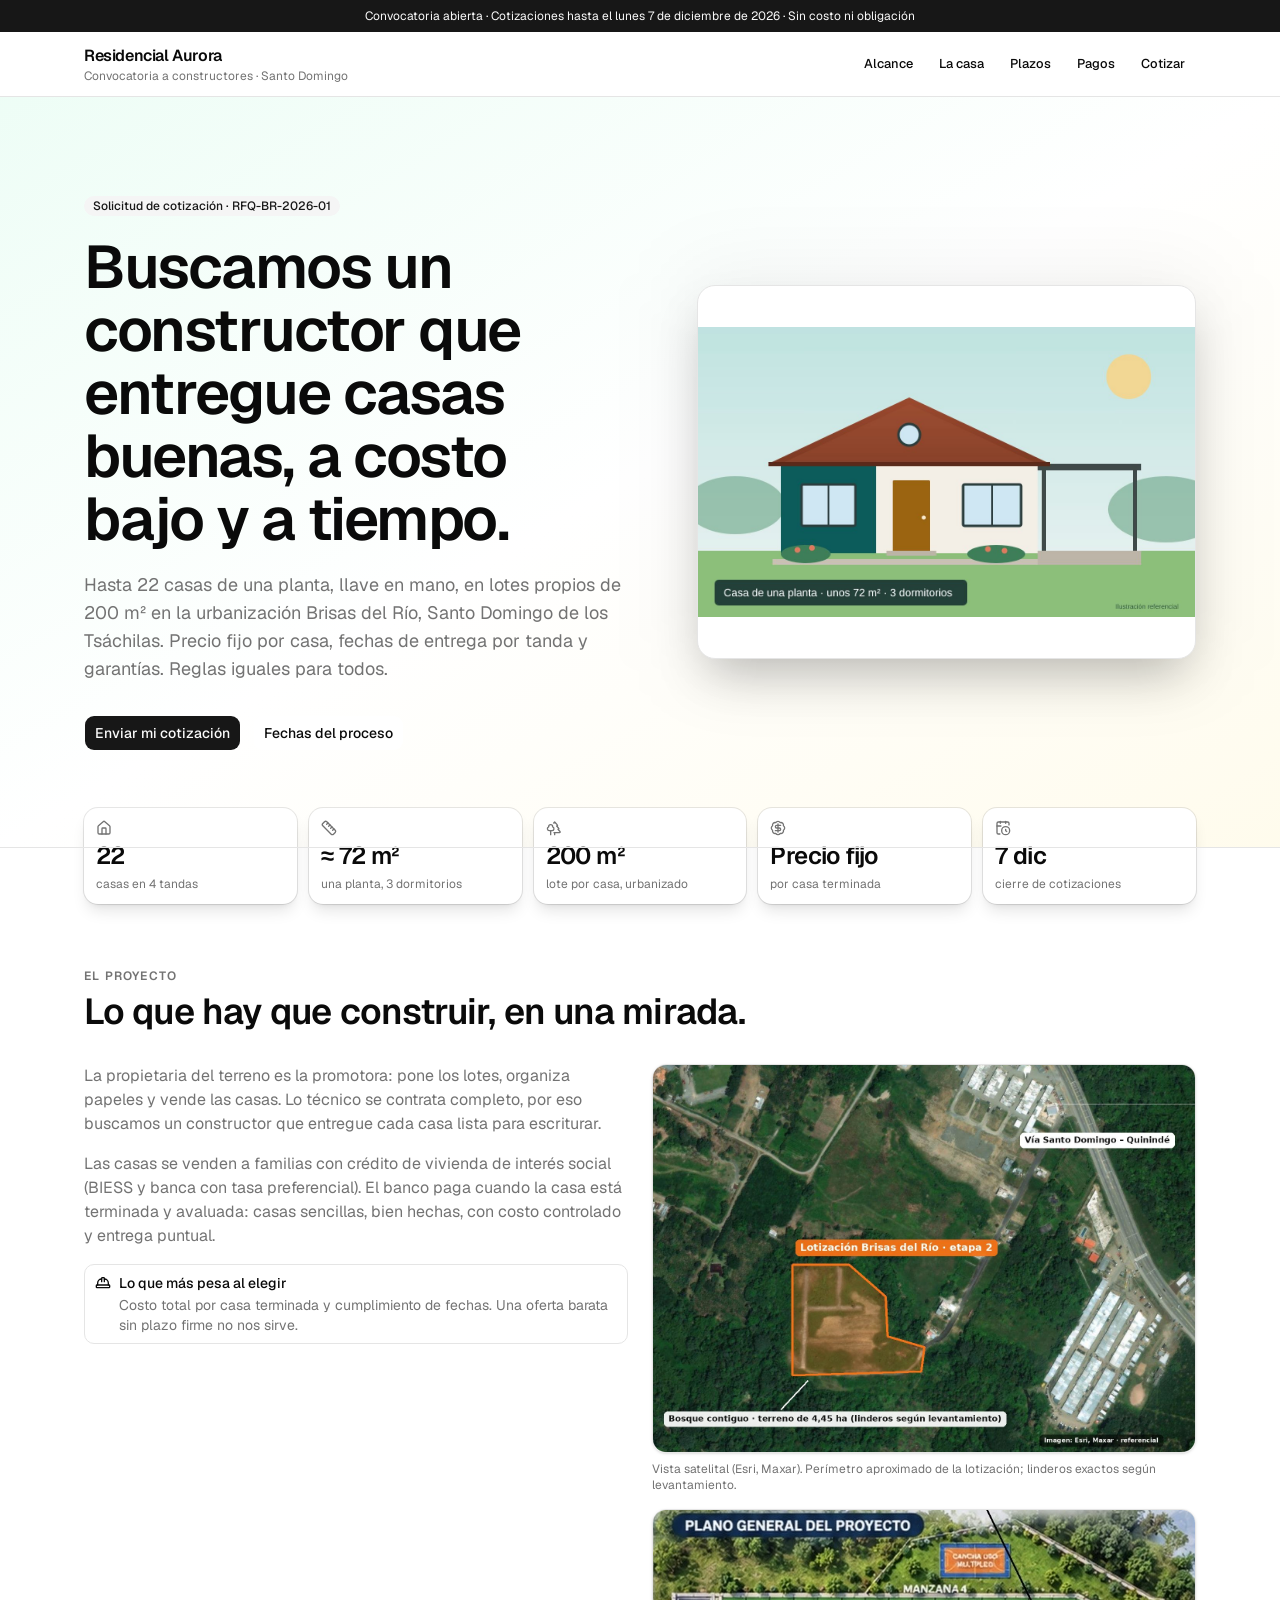
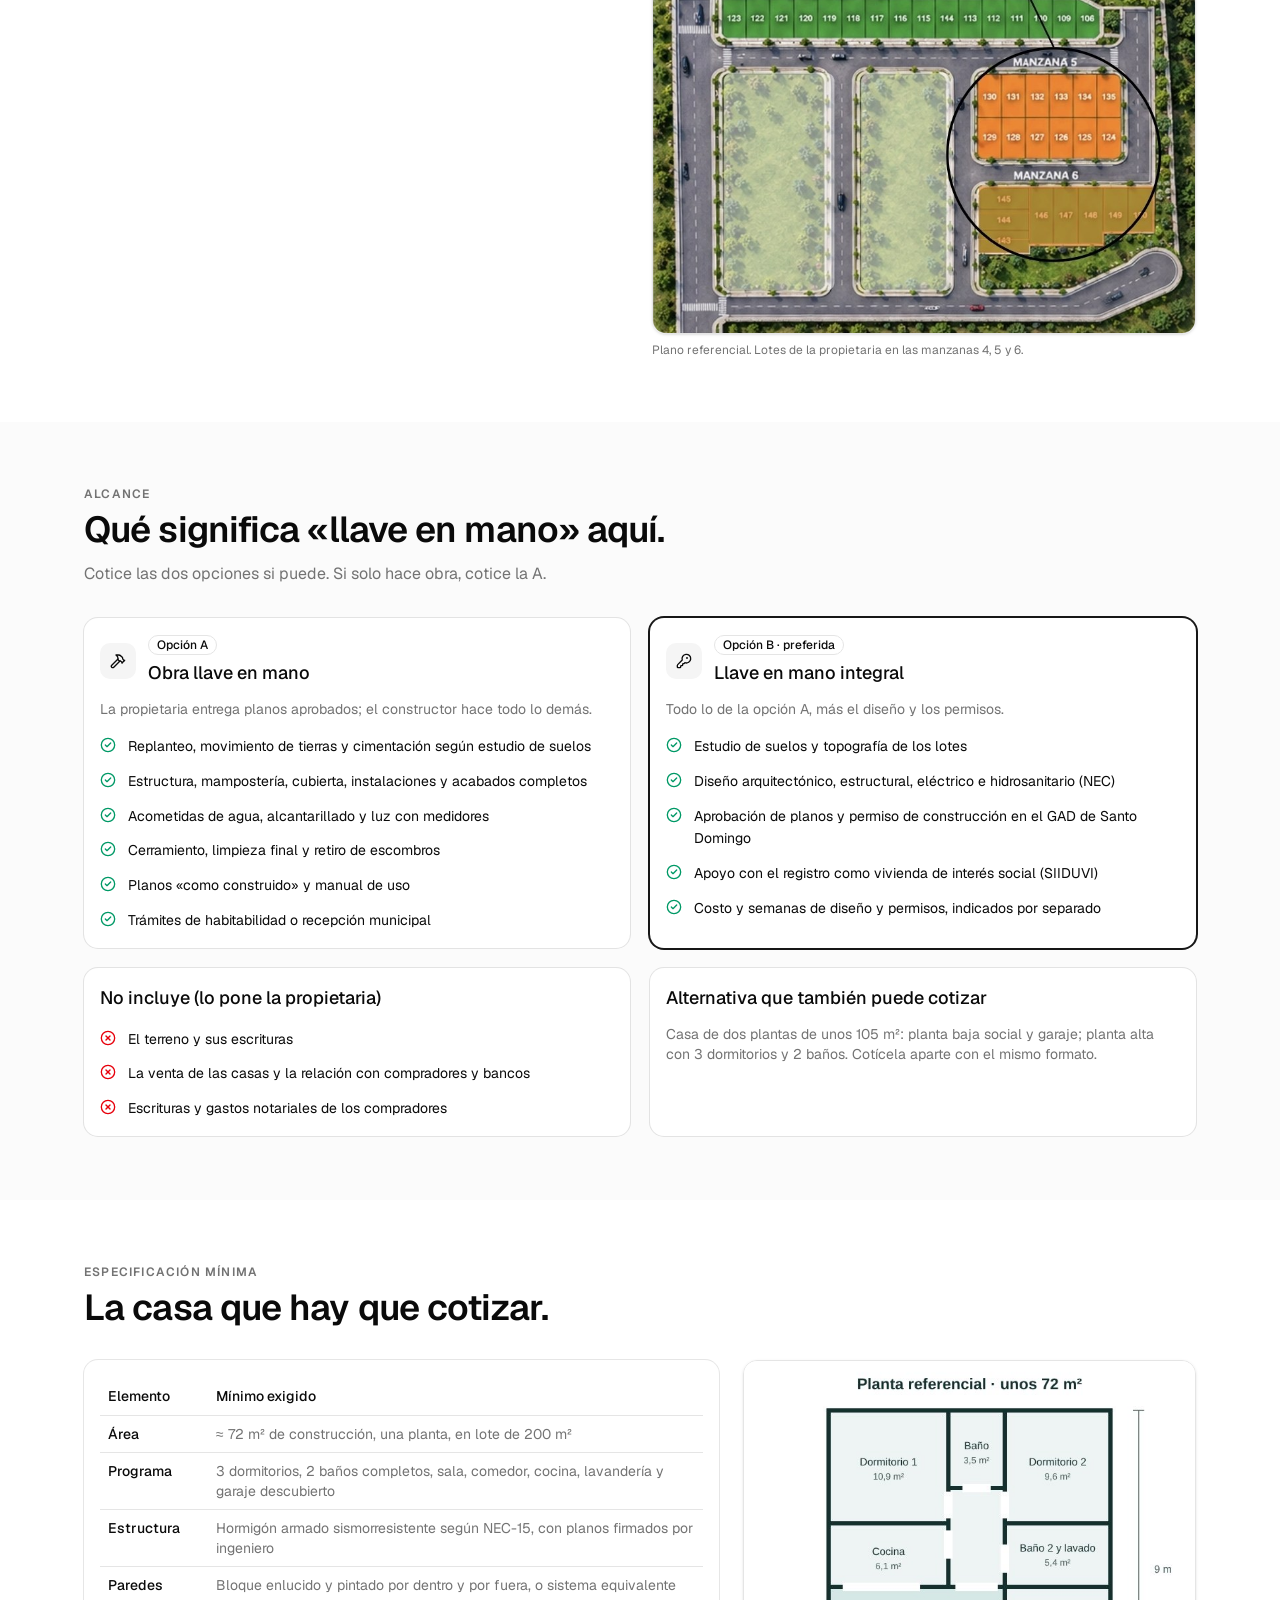
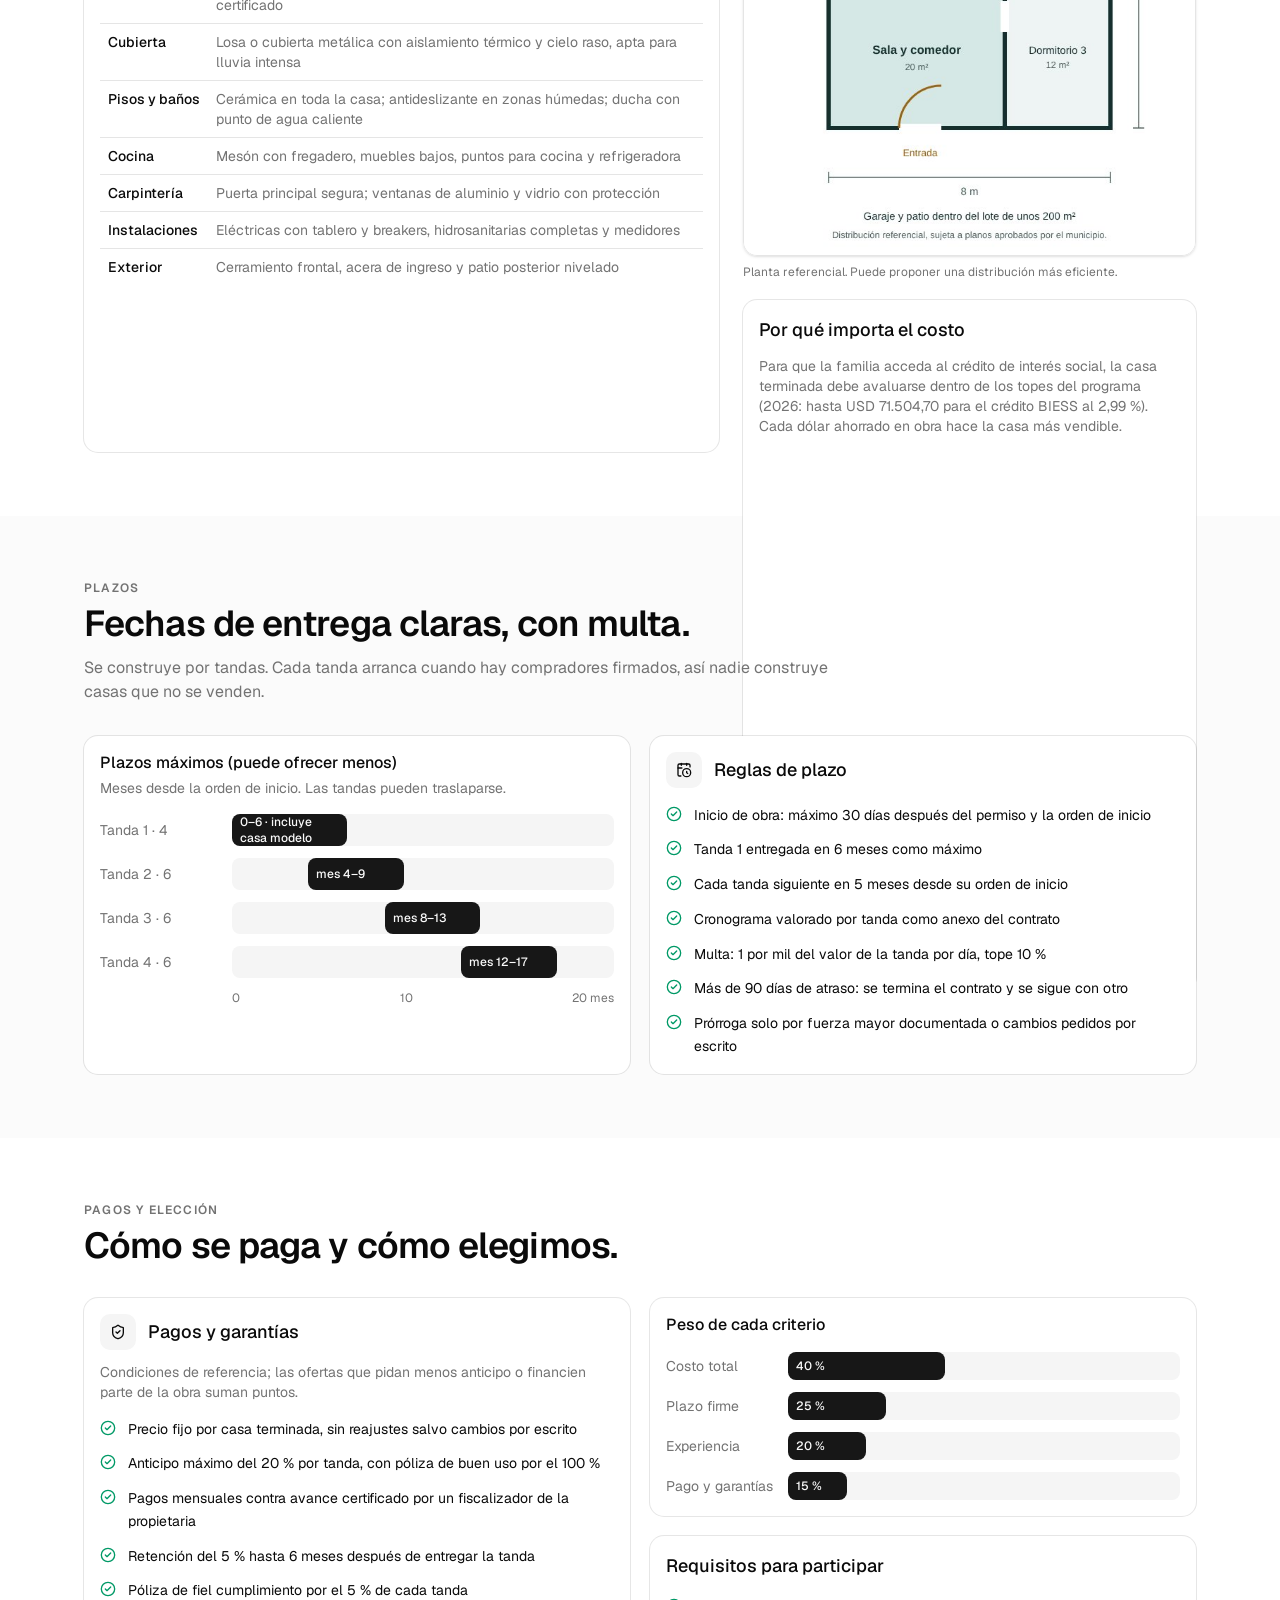
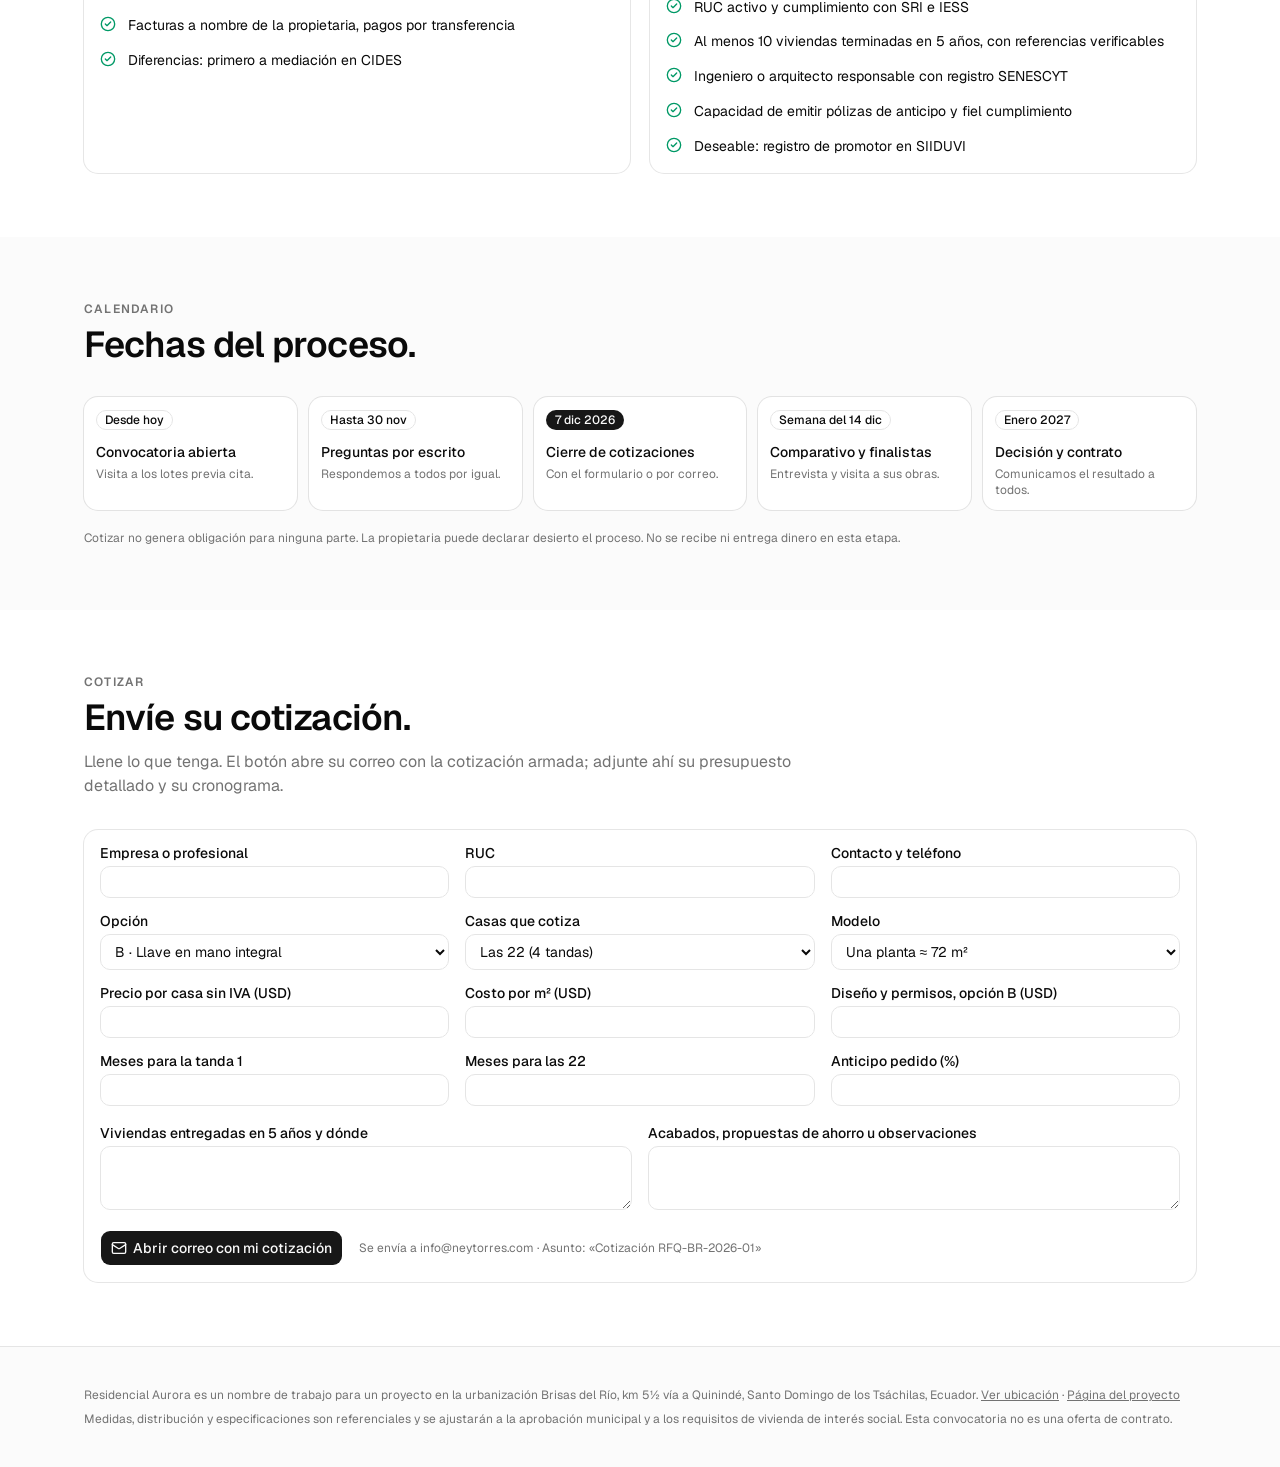
==== commit d41b5235: "Vista satelital de Brisas del Río en el pliego para constructores Co-Authored-By: Claude Opus 5.5 <n" ====
--- a/constructores.html
+++ b/constructores.html
@@ -2,8 +2,8 @@
 <html lang="es"><head><meta charset="UTF-8"><meta name="viewport" content="width=device-width, initial-scale=1.0">
 <title>Cotice llave en mano: 22 casas en Santo Domingo · Residencial Aurora</title><meta name="description" content="Convocatoria a constructores: hasta 22 casas de una planta (72 m²) en lotes de 200 m², Santo Domingo. Precio fijo, entregas por tandas, plazos y garantías claras. Cierre 7 de diciembre de 2026."><meta property="og:title" content="Cotice llave en mano: 22 casas en Santo Domingo · Residencial Aurora"><meta property="og:description" content="Convocatoria a constructores: hasta 22 casas de una planta (72 m²) en lotes de 200 m², Santo Domingo. Precio fijo, entregas por tandas, plazos y garantías claras. Cierre 7 de diciembre de 2026."><meta property="og:type" content="website">
 <meta property="og:image" content="https://neyt.github.io/residencial-aurora/img/casa-un-piso.jpg">
-  <script type="module" crossorigin src="./assets/constructores-DYxIOByI.js"></script>
-  <link rel="modulepreload" crossorigin href="./assets/alert-C8GCJDQP.js">
-  <link rel="modulepreload" crossorigin href="./assets/house-C5mjNUjA.js">
+  <script type="module" crossorigin src="./assets/constructores-QhTv3E6C.js"></script>
+  <link rel="modulepreload" crossorigin href="./assets/alert-DtUDTtHU.js">
+  <link rel="modulepreload" crossorigin href="./assets/house-v-FLwWWV.js">
   <link rel="stylesheet" crossorigin href="./assets/alert-Bkcv5hva.css">
 </head><body><div id="root"></div></body></html>
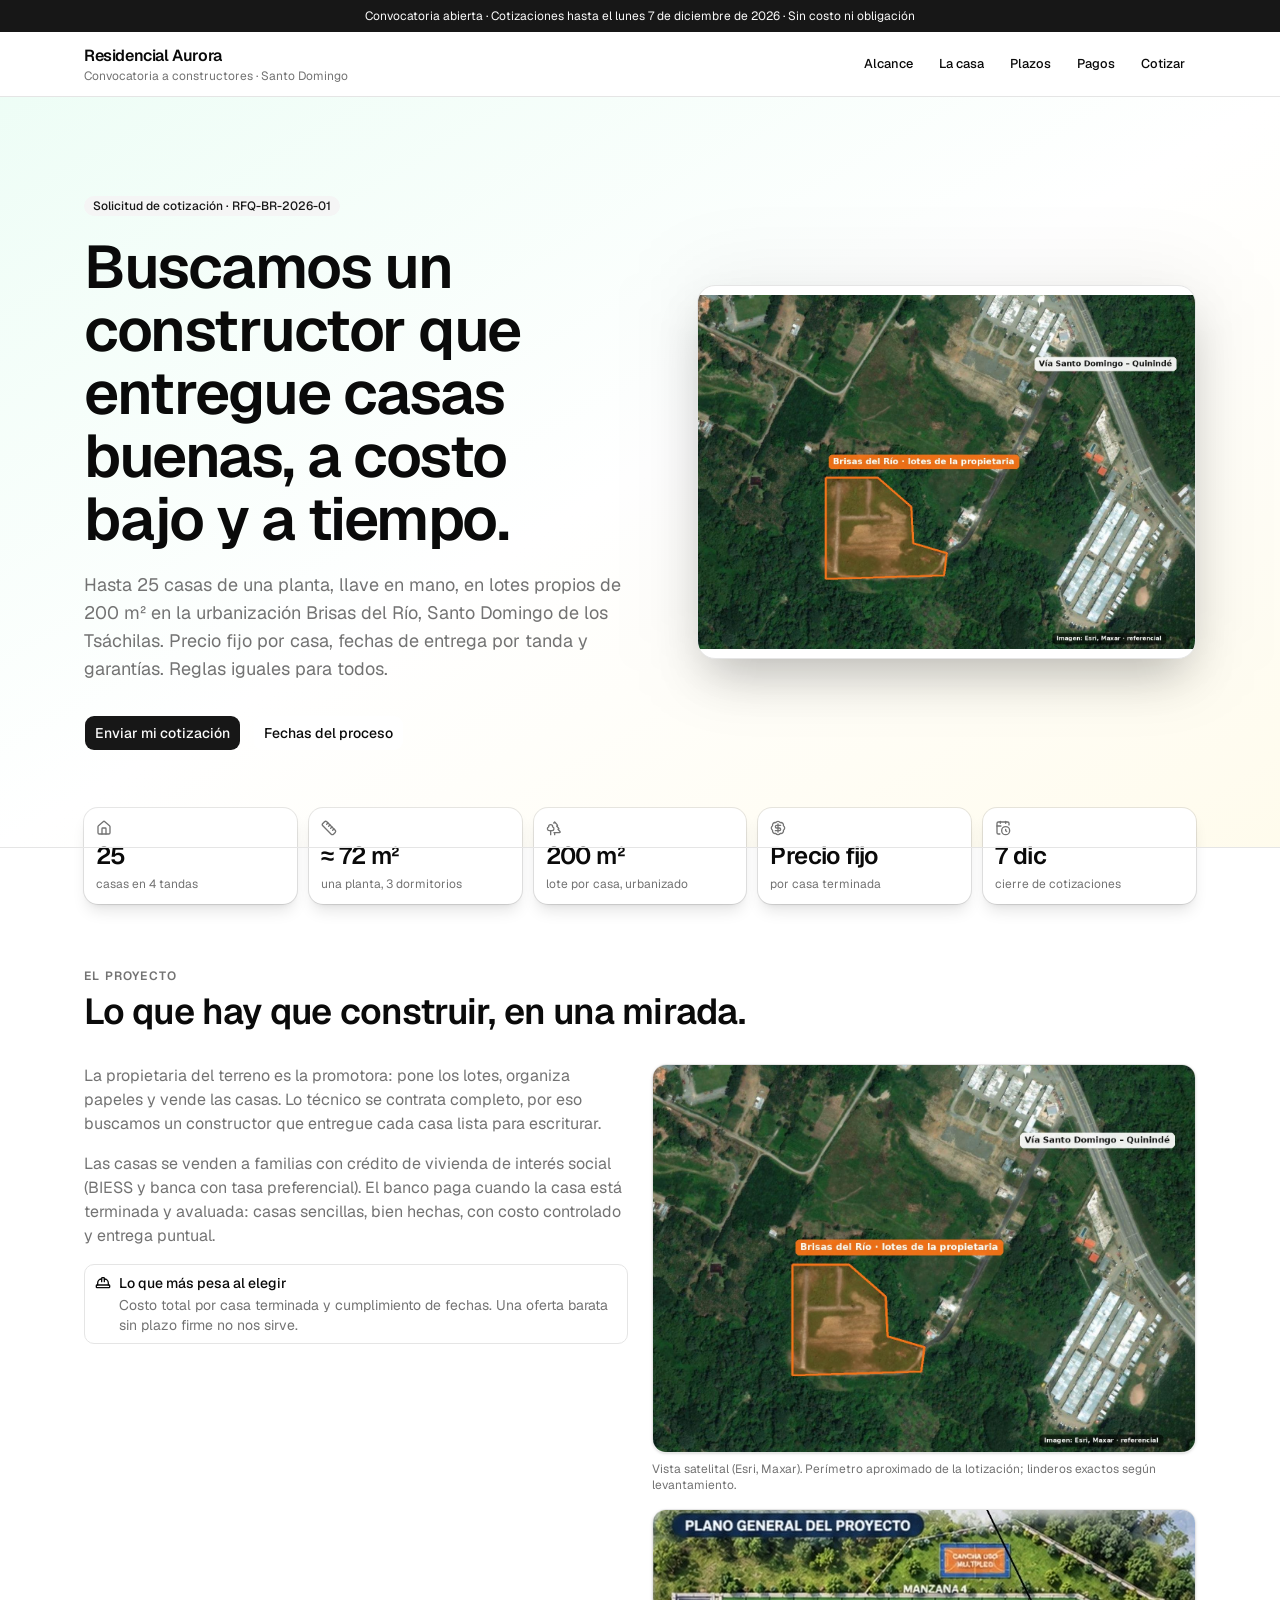
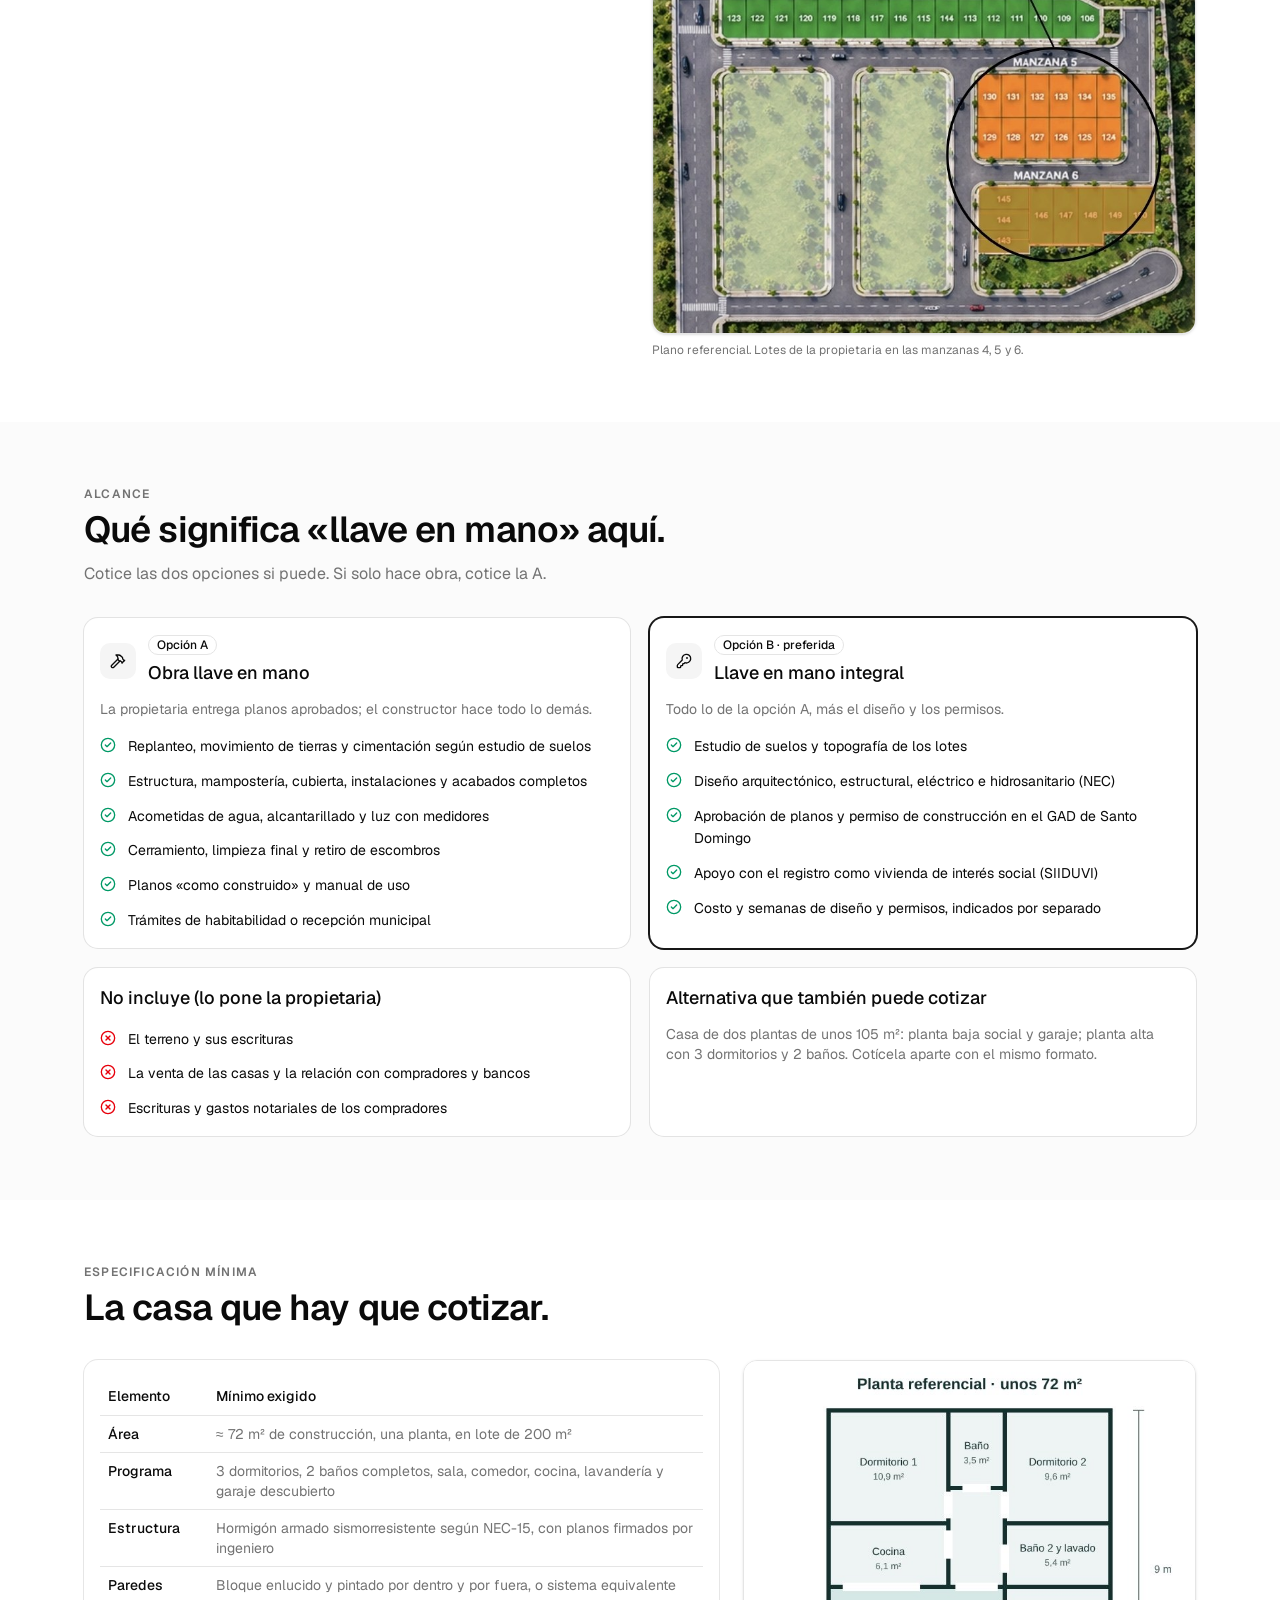
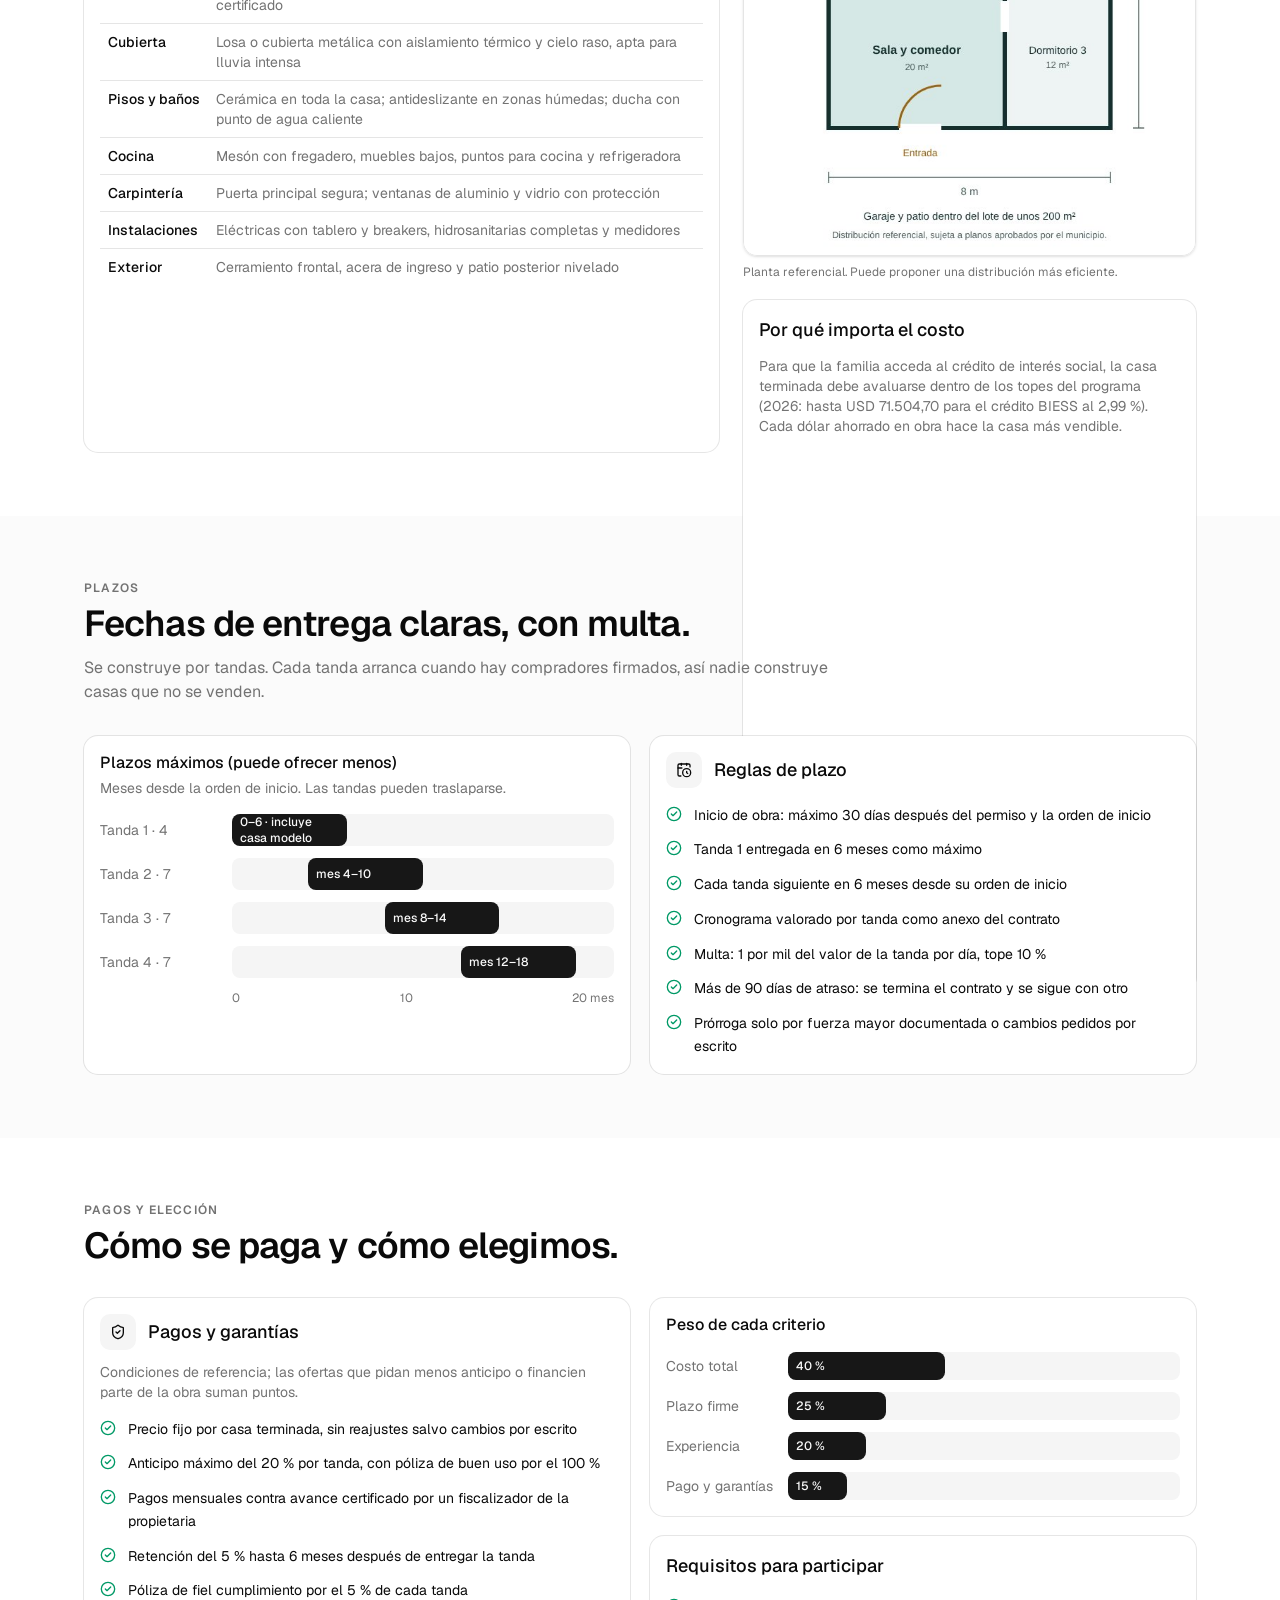
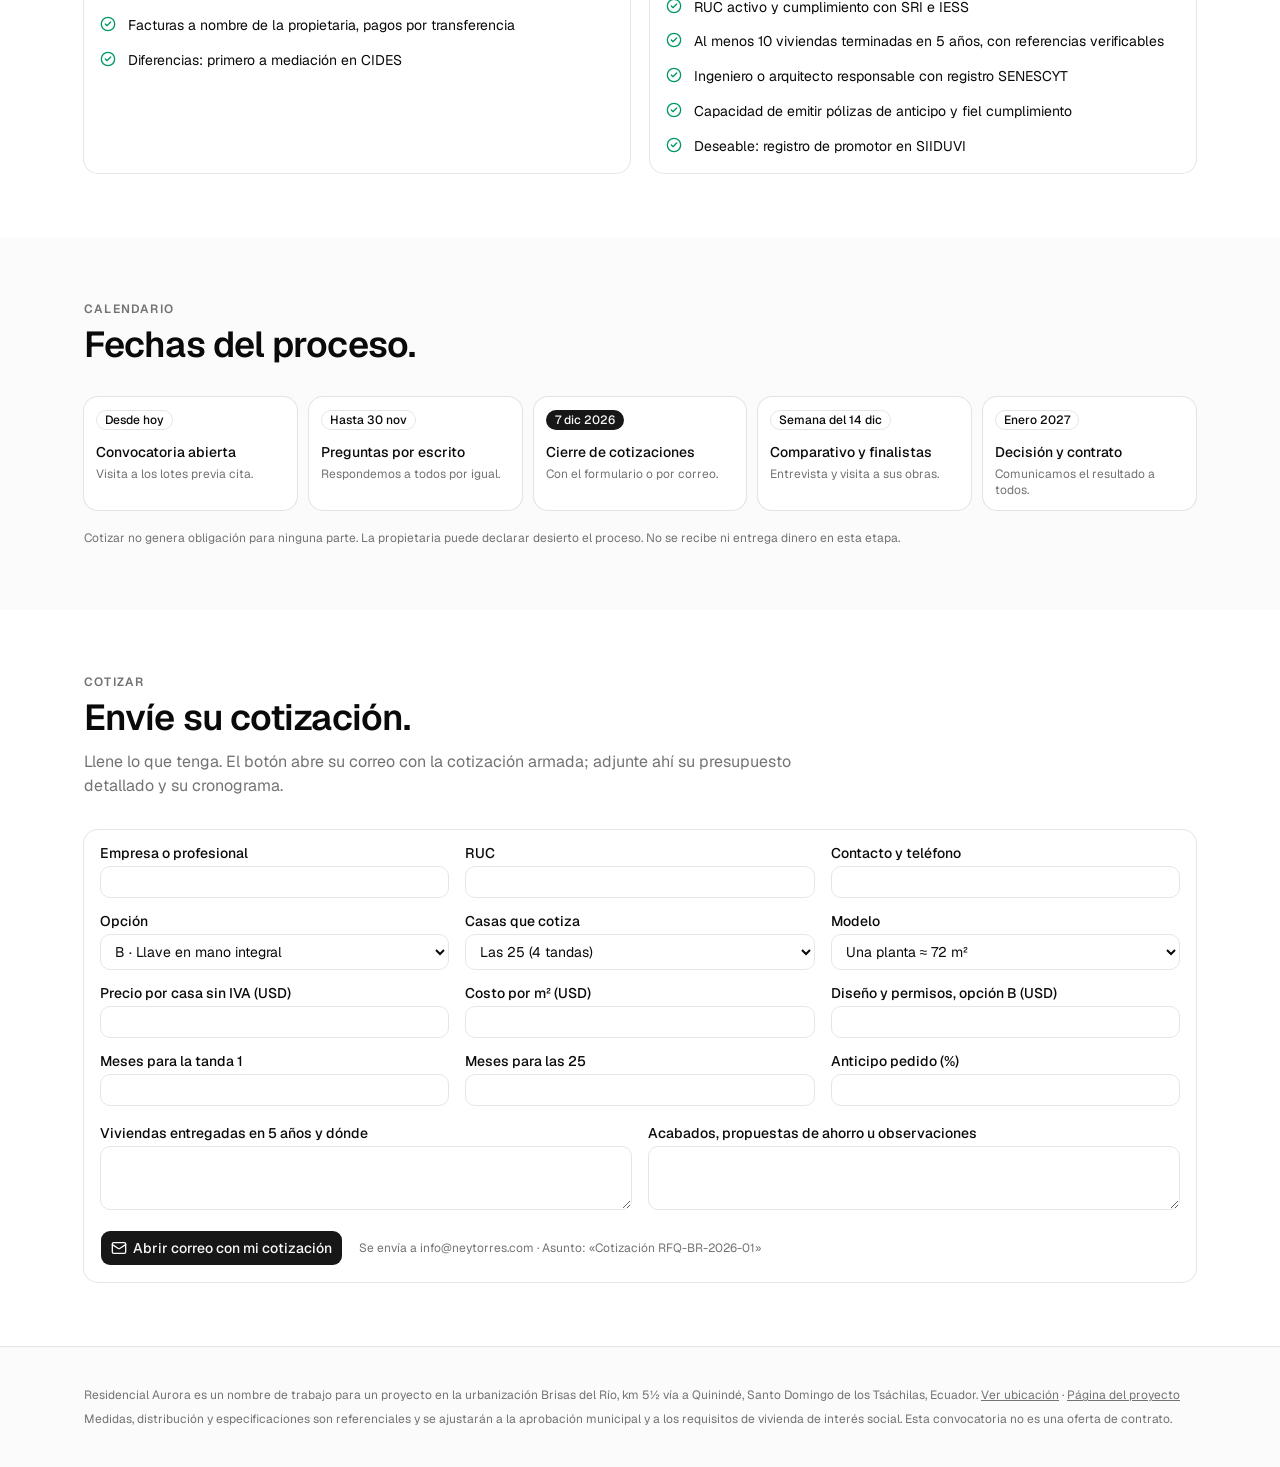
==== commit 04192733: "Constructores: 25 casas, sin dibujo, satelital actualizado Co-Authored-By: Claude Opus 5.5 <noreply@" ====
--- a/constructores.html
+++ b/constructores.html
@@ -1,8 +1,8 @@
 <!doctype html>
 <html lang="es"><head><meta charset="UTF-8"><meta name="viewport" content="width=device-width, initial-scale=1.0">
-<title>Cotice llave en mano: 22 casas en Santo Domingo · Residencial Aurora</title><meta name="description" content="Convocatoria a constructores: hasta 22 casas de una planta (72 m²) en lotes de 200 m², Santo Domingo. Precio fijo, entregas por tandas, plazos y garantías claras. Cierre 7 de diciembre de 2026."><meta property="og:title" content="Cotice llave en mano: 22 casas en Santo Domingo · Residencial Aurora"><meta property="og:description" content="Convocatoria a constructores: hasta 22 casas de una planta (72 m²) en lotes de 200 m², Santo Domingo. Precio fijo, entregas por tandas, plazos y garantías claras. Cierre 7 de diciembre de 2026."><meta property="og:type" content="website">
-<meta property="og:image" content="https://neyt.github.io/residencial-aurora/img/casa-un-piso.jpg">
-  <script type="module" crossorigin src="./assets/constructores-QhTv3E6C.js"></script>
+<title>Cotice llave en mano: 25 casas en Santo Domingo · Residencial Aurora</title><meta name="description" content="Convocatoria a constructores: hasta 25 casas de una planta (72 m²) en lotes de 200 m², Santo Domingo. Precio fijo, entregas por tandas, plazos y garantías claras. Cierre 7 de diciembre de 2026."><meta property="og:title" content="Cotice llave en mano: 25 casas en Santo Domingo · Residencial Aurora"><meta property="og:description" content="Convocatoria a constructores: hasta 25 casas de una planta (72 m²) en lotes de 200 m², Santo Domingo. Precio fijo, entregas por tandas, plazos y garantías claras. Cierre 7 de diciembre de 2026."><meta property="og:type" content="website">
+<meta property="og:image" content="https://neyt.github.io/residencial-aurora/img/brisas-satelite.jpg">
+  <script type="module" crossorigin src="./assets/constructores-DcApklXl.js"></script>
   <link rel="modulepreload" crossorigin href="./assets/alert-DtUDTtHU.js">
   <link rel="modulepreload" crossorigin href="./assets/house-v-FLwWWV.js">
   <link rel="stylesheet" crossorigin href="./assets/alert-Bkcv5hva.css">
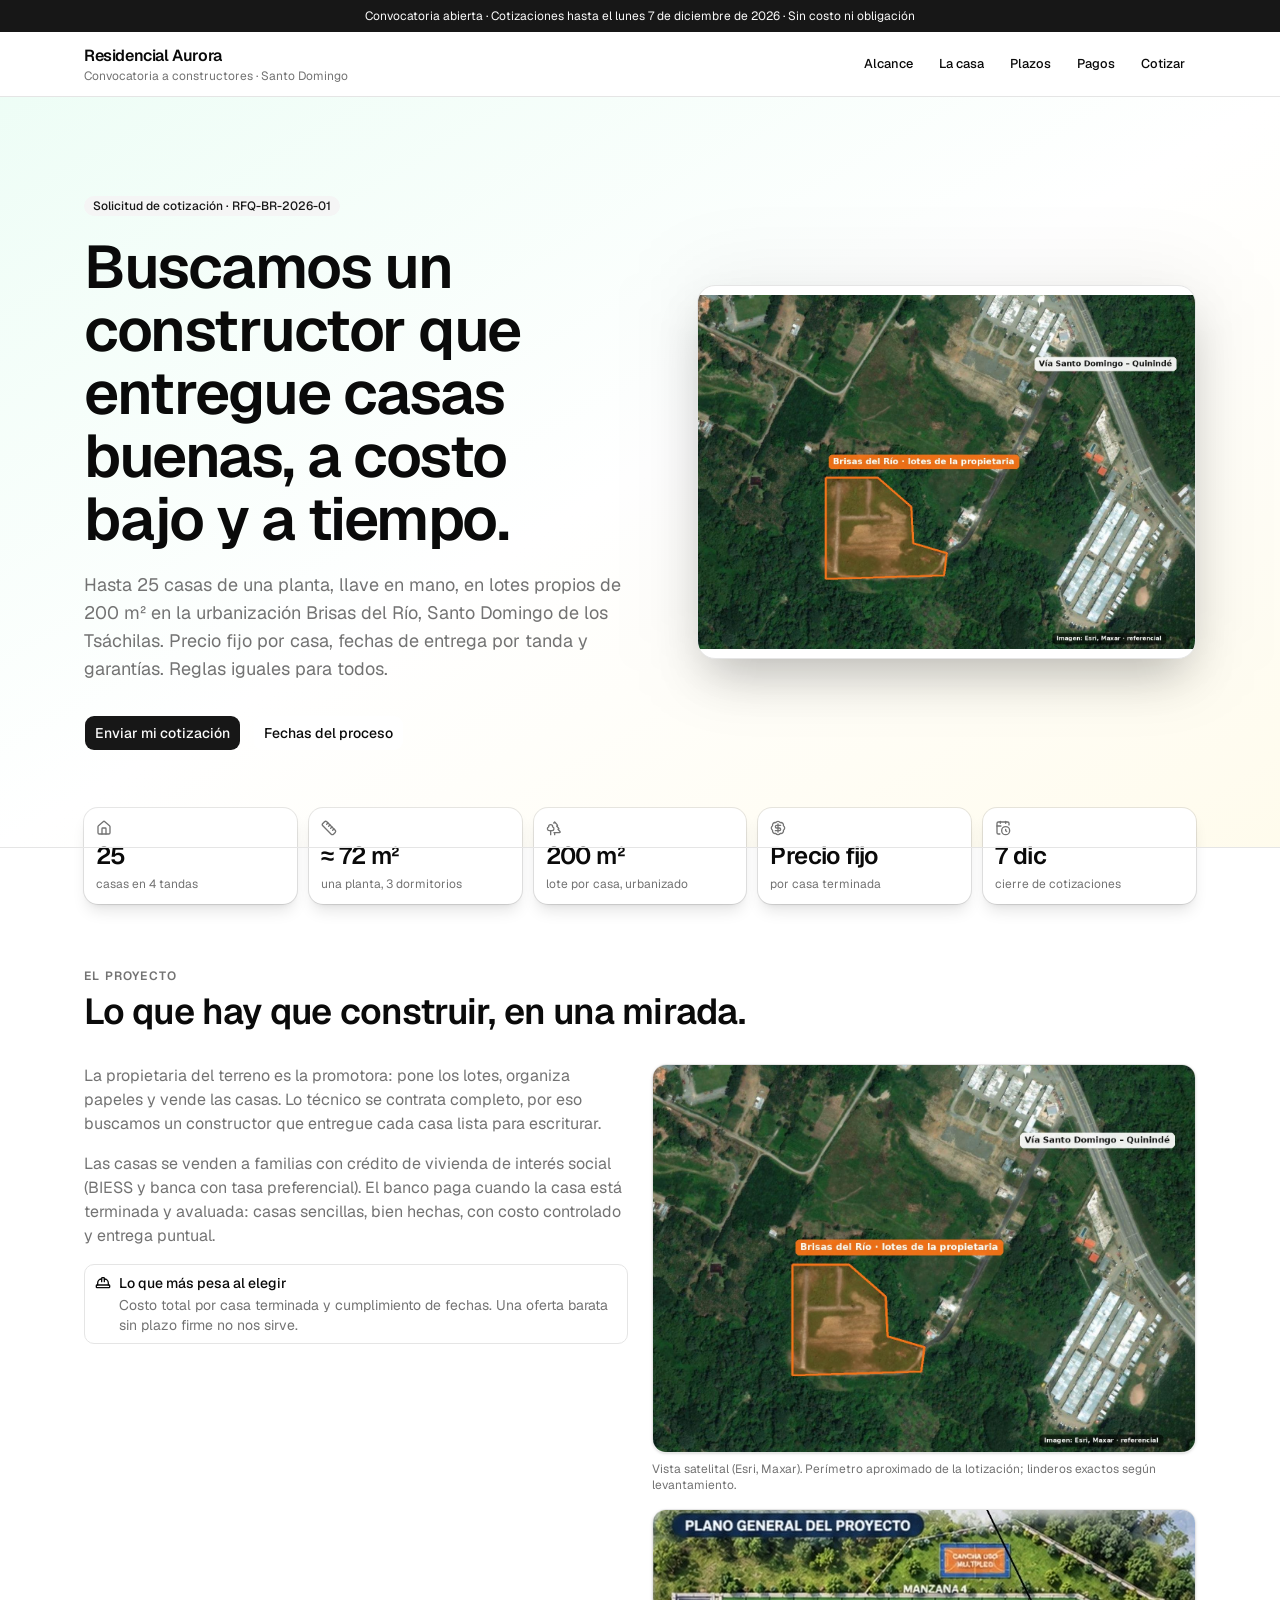
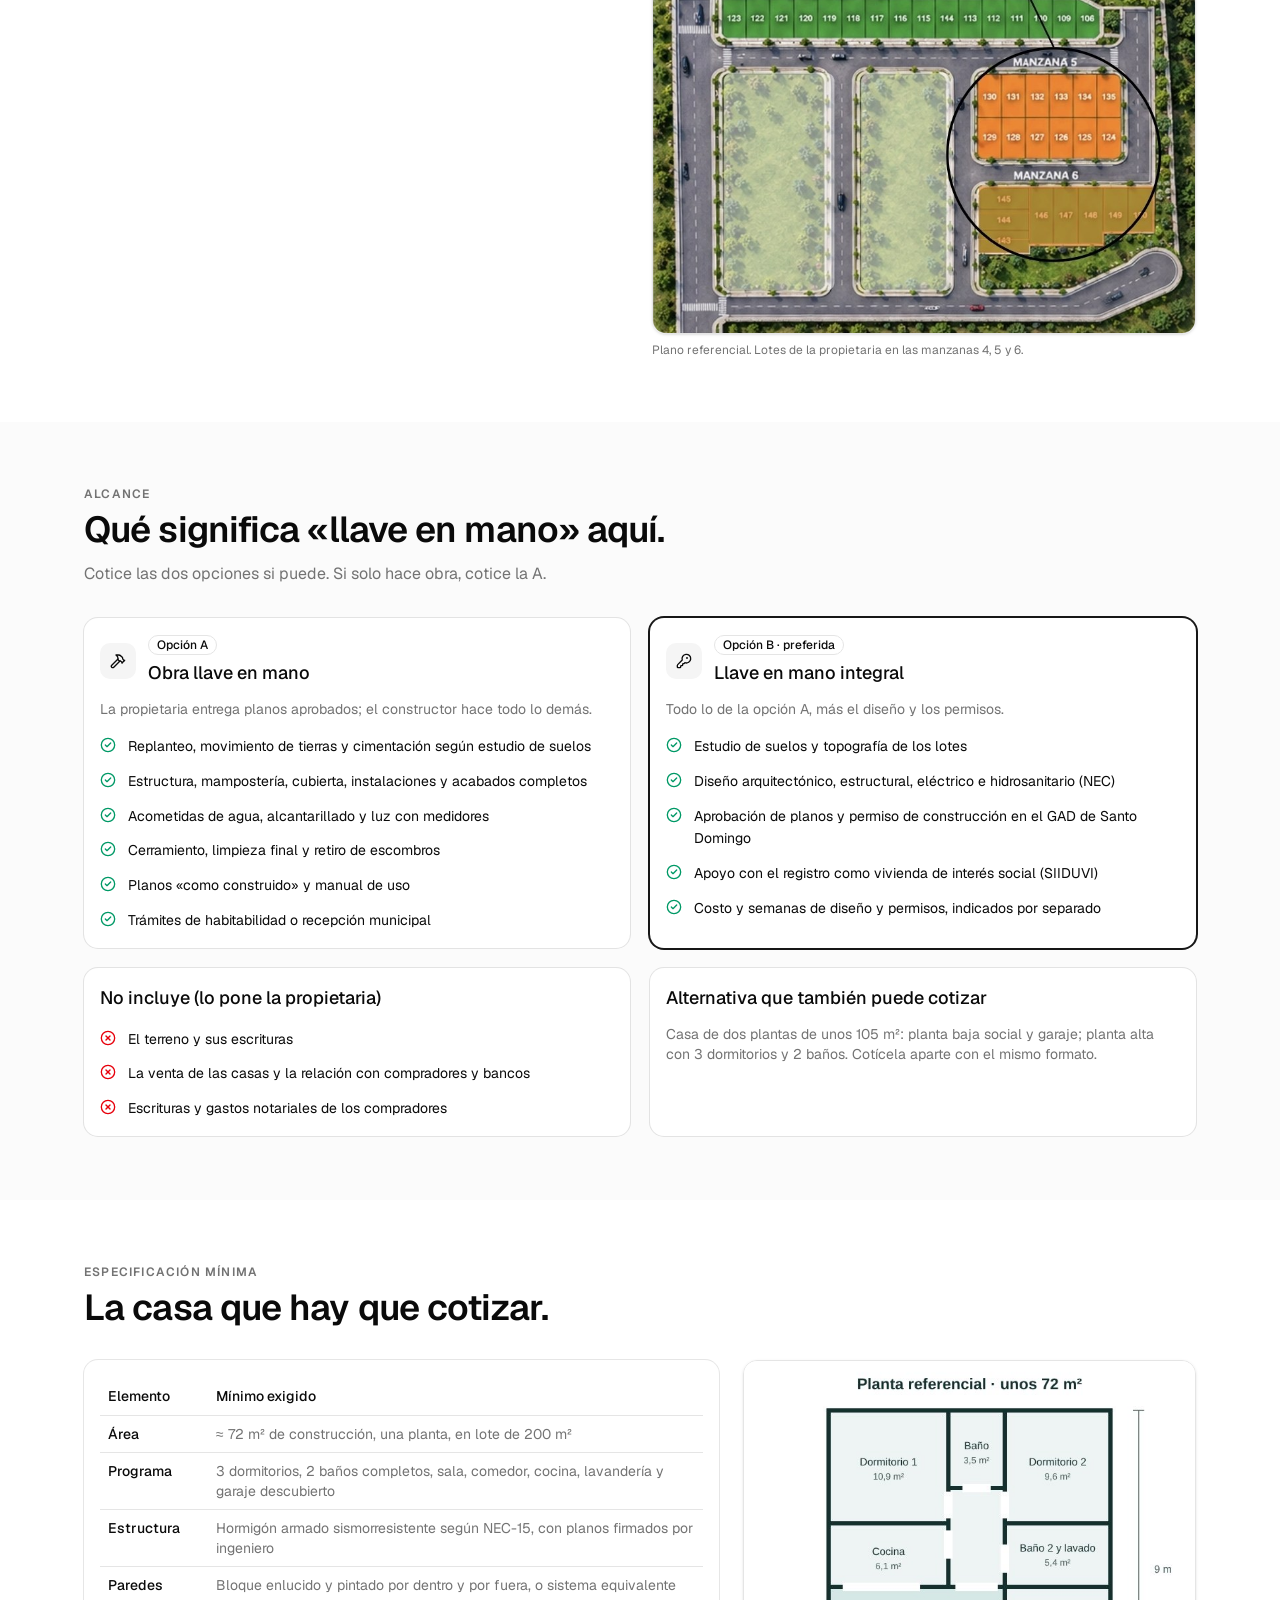
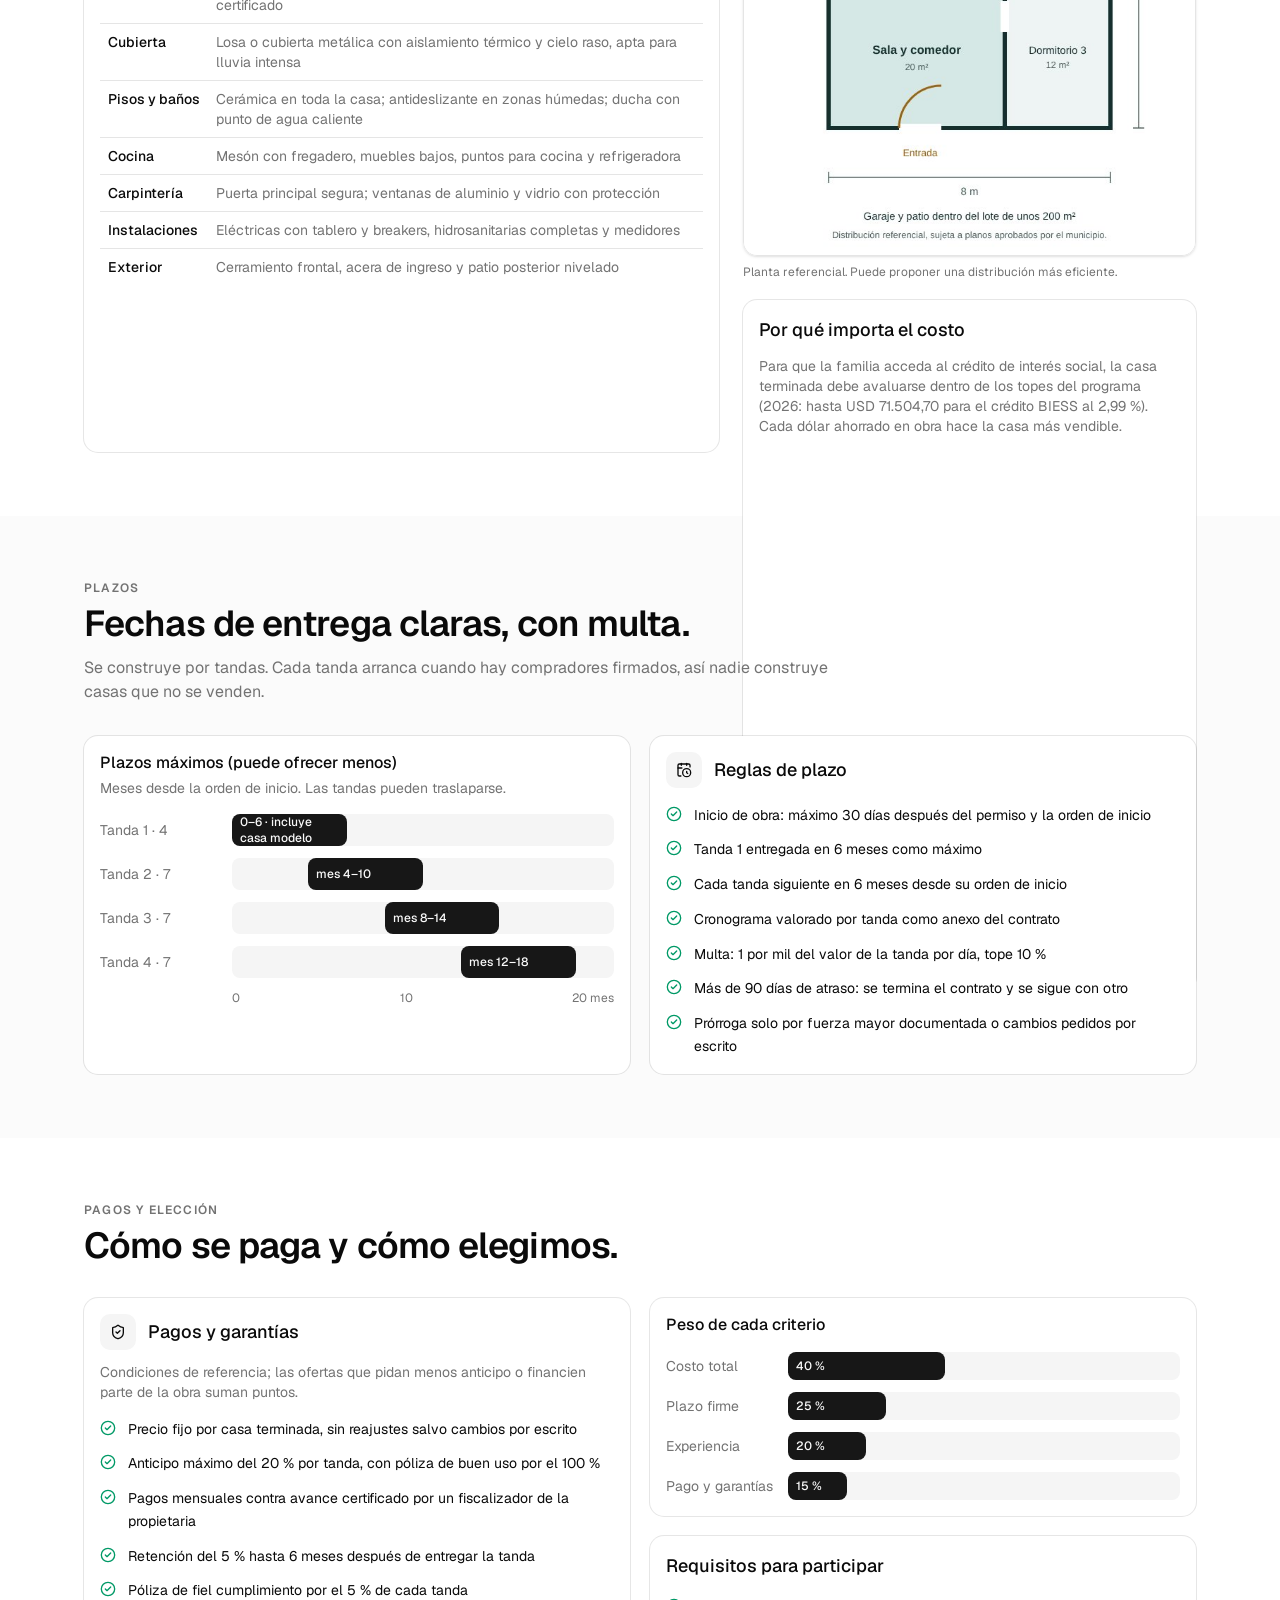
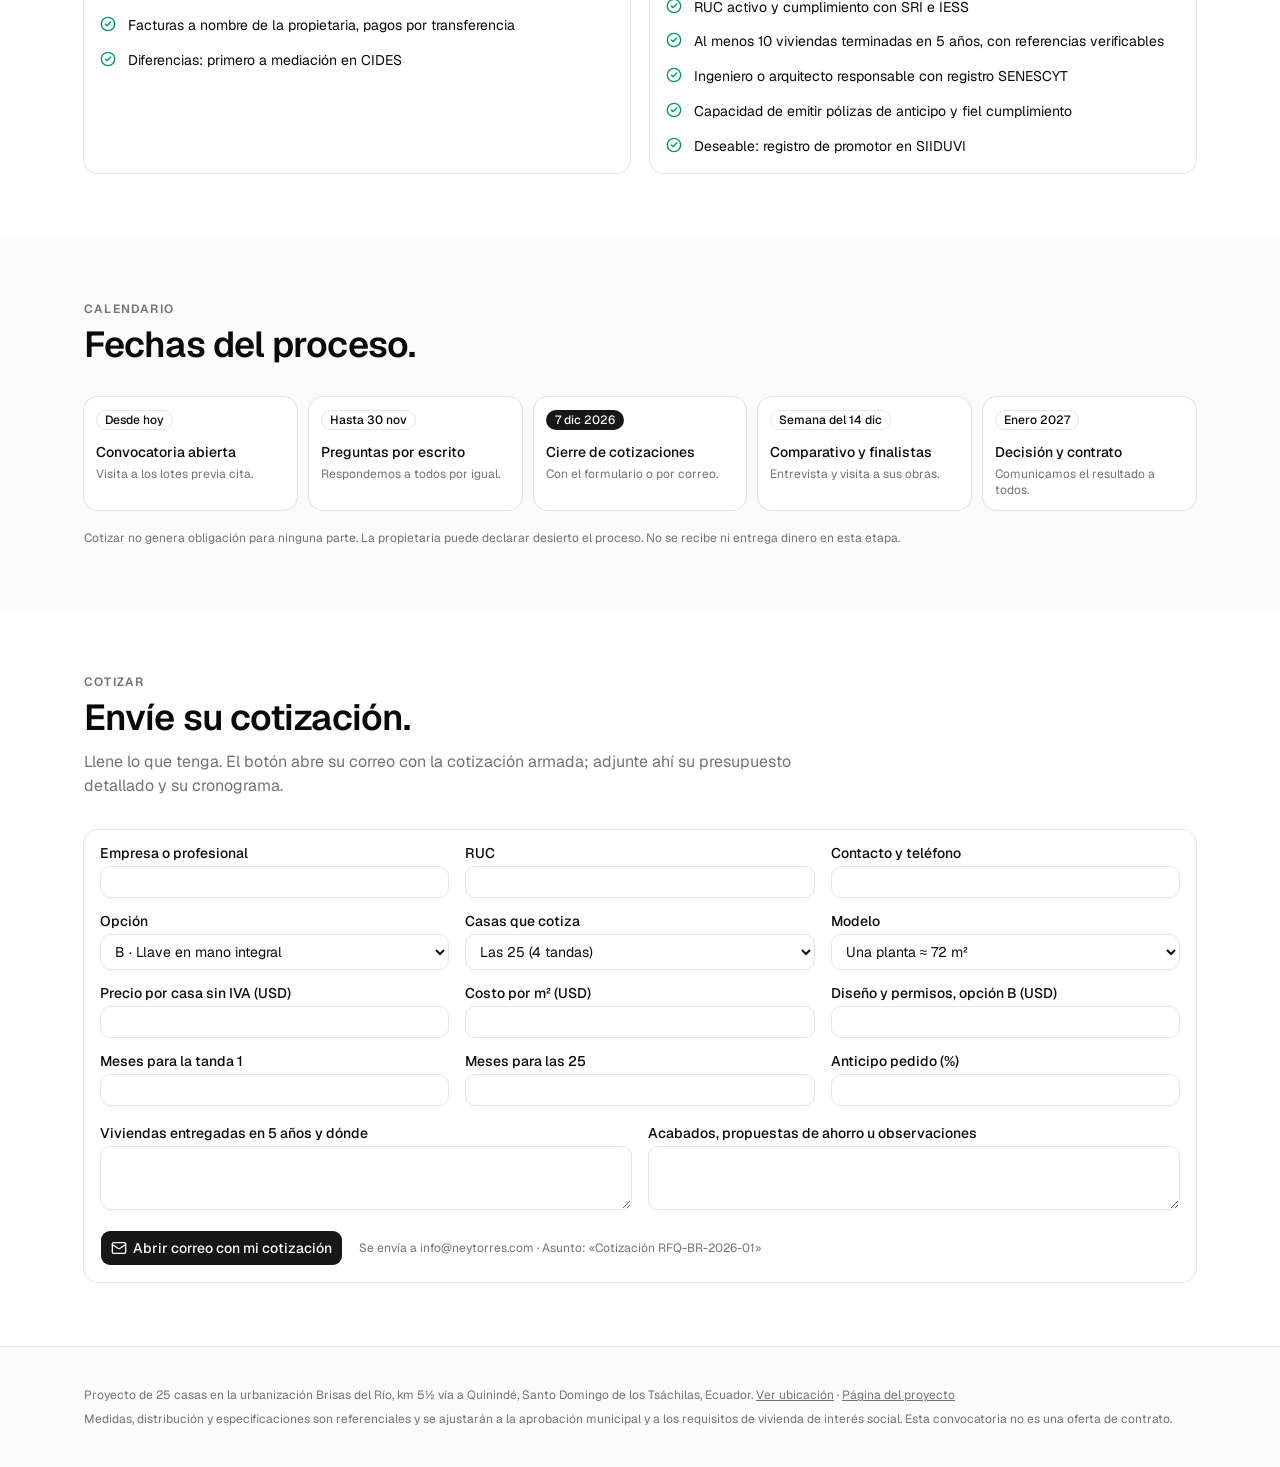
==== commit 71c70b33: "Constructores: quitar nombre Aurora Co-Authored-By: Claude Opus 5.5 <noreply@anthropic.com> Claude-S" ====
--- a/constructores.html
+++ b/constructores.html
@@ -2,7 +2,7 @@
 <html lang="es"><head><meta charset="UTF-8"><meta name="viewport" content="width=device-width, initial-scale=1.0">
 <title>Cotice llave en mano: 25 casas en Santo Domingo · Residencial Aurora</title><meta name="description" content="Convocatoria a constructores: hasta 25 casas de una planta (72 m²) en lotes de 200 m², Santo Domingo. Precio fijo, entregas por tandas, plazos y garantías claras. Cierre 7 de diciembre de 2026."><meta property="og:title" content="Cotice llave en mano: 25 casas en Santo Domingo · Residencial Aurora"><meta property="og:description" content="Convocatoria a constructores: hasta 25 casas de una planta (72 m²) en lotes de 200 m², Santo Domingo. Precio fijo, entregas por tandas, plazos y garantías claras. Cierre 7 de diciembre de 2026."><meta property="og:type" content="website">
 <meta property="og:image" content="https://neyt.github.io/residencial-aurora/img/brisas-satelite.jpg">
-  <script type="module" crossorigin src="./assets/constructores-DcApklXl.js"></script>
+  <script type="module" crossorigin src="./assets/constructores-ChUmUZG8.js"></script>
   <link rel="modulepreload" crossorigin href="./assets/alert-DtUDTtHU.js">
   <link rel="modulepreload" crossorigin href="./assets/house-v-FLwWWV.js">
   <link rel="stylesheet" crossorigin href="./assets/alert-Bkcv5hva.css">
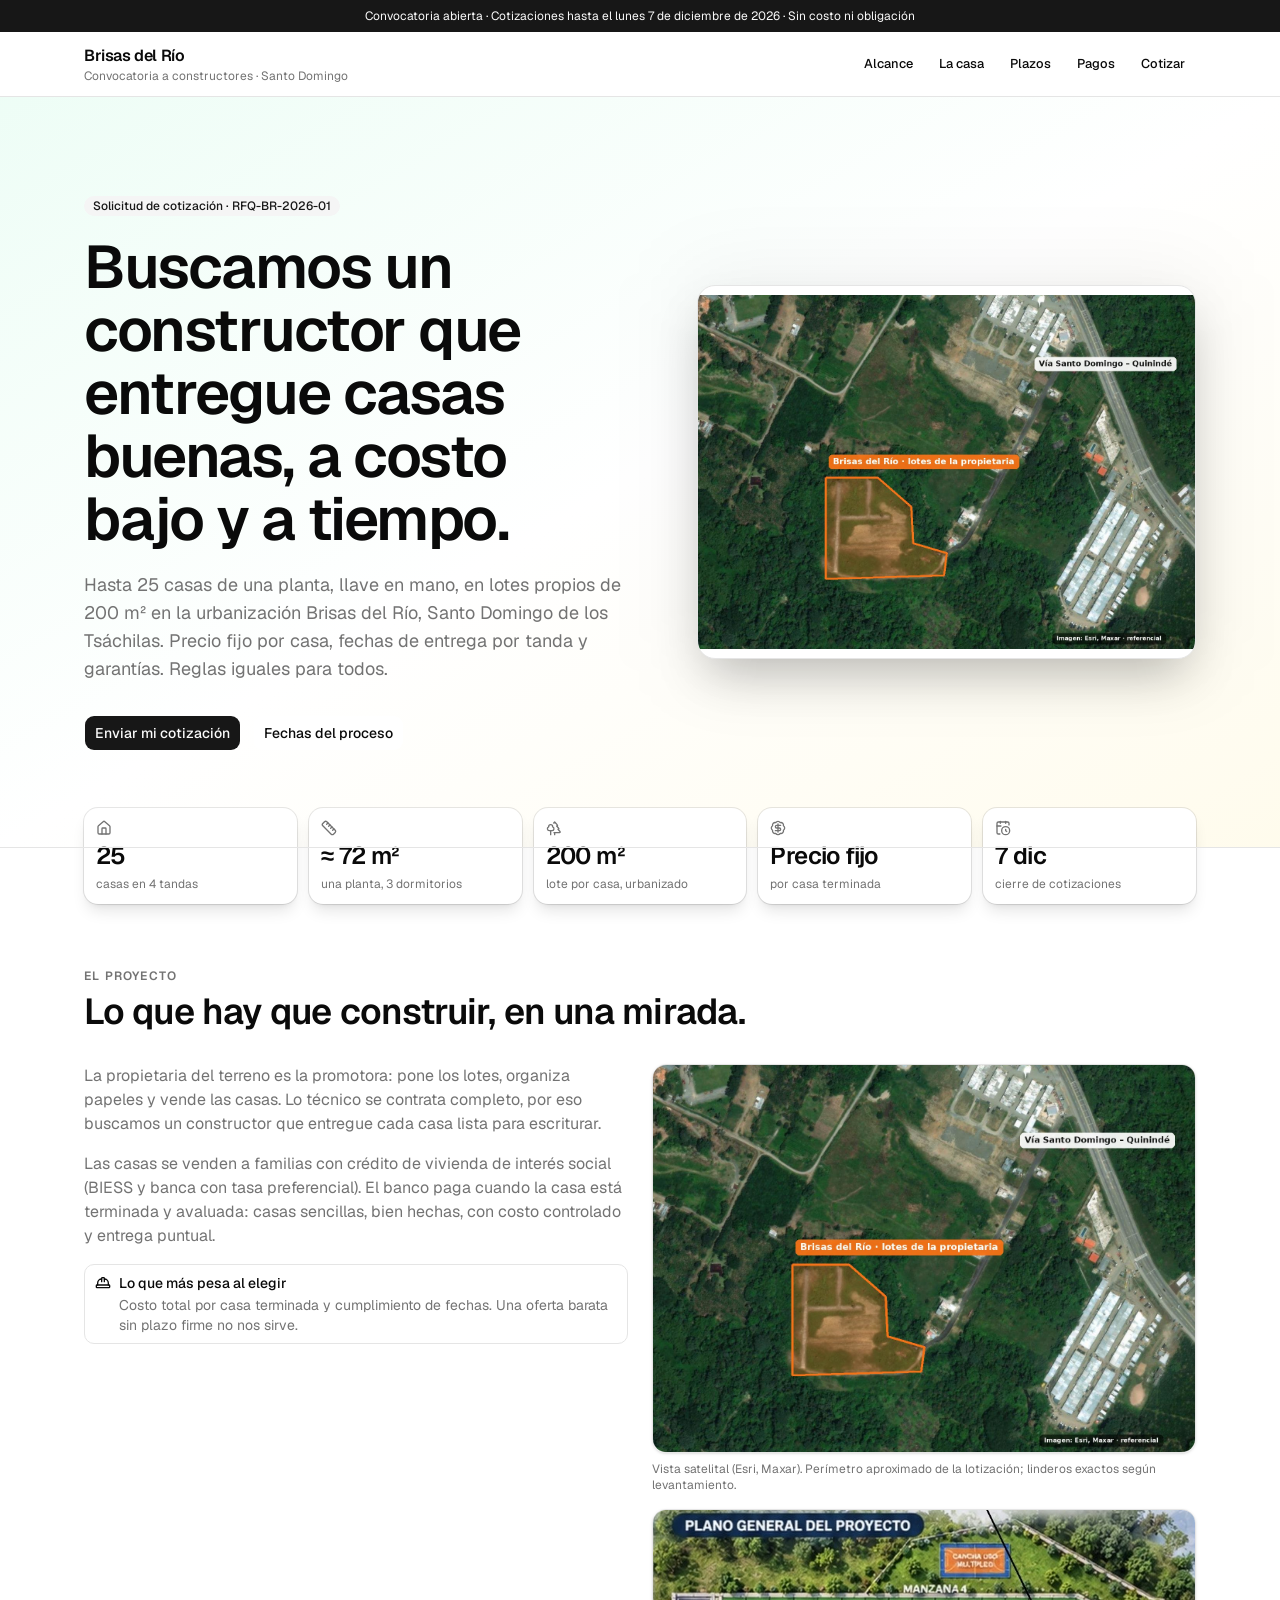
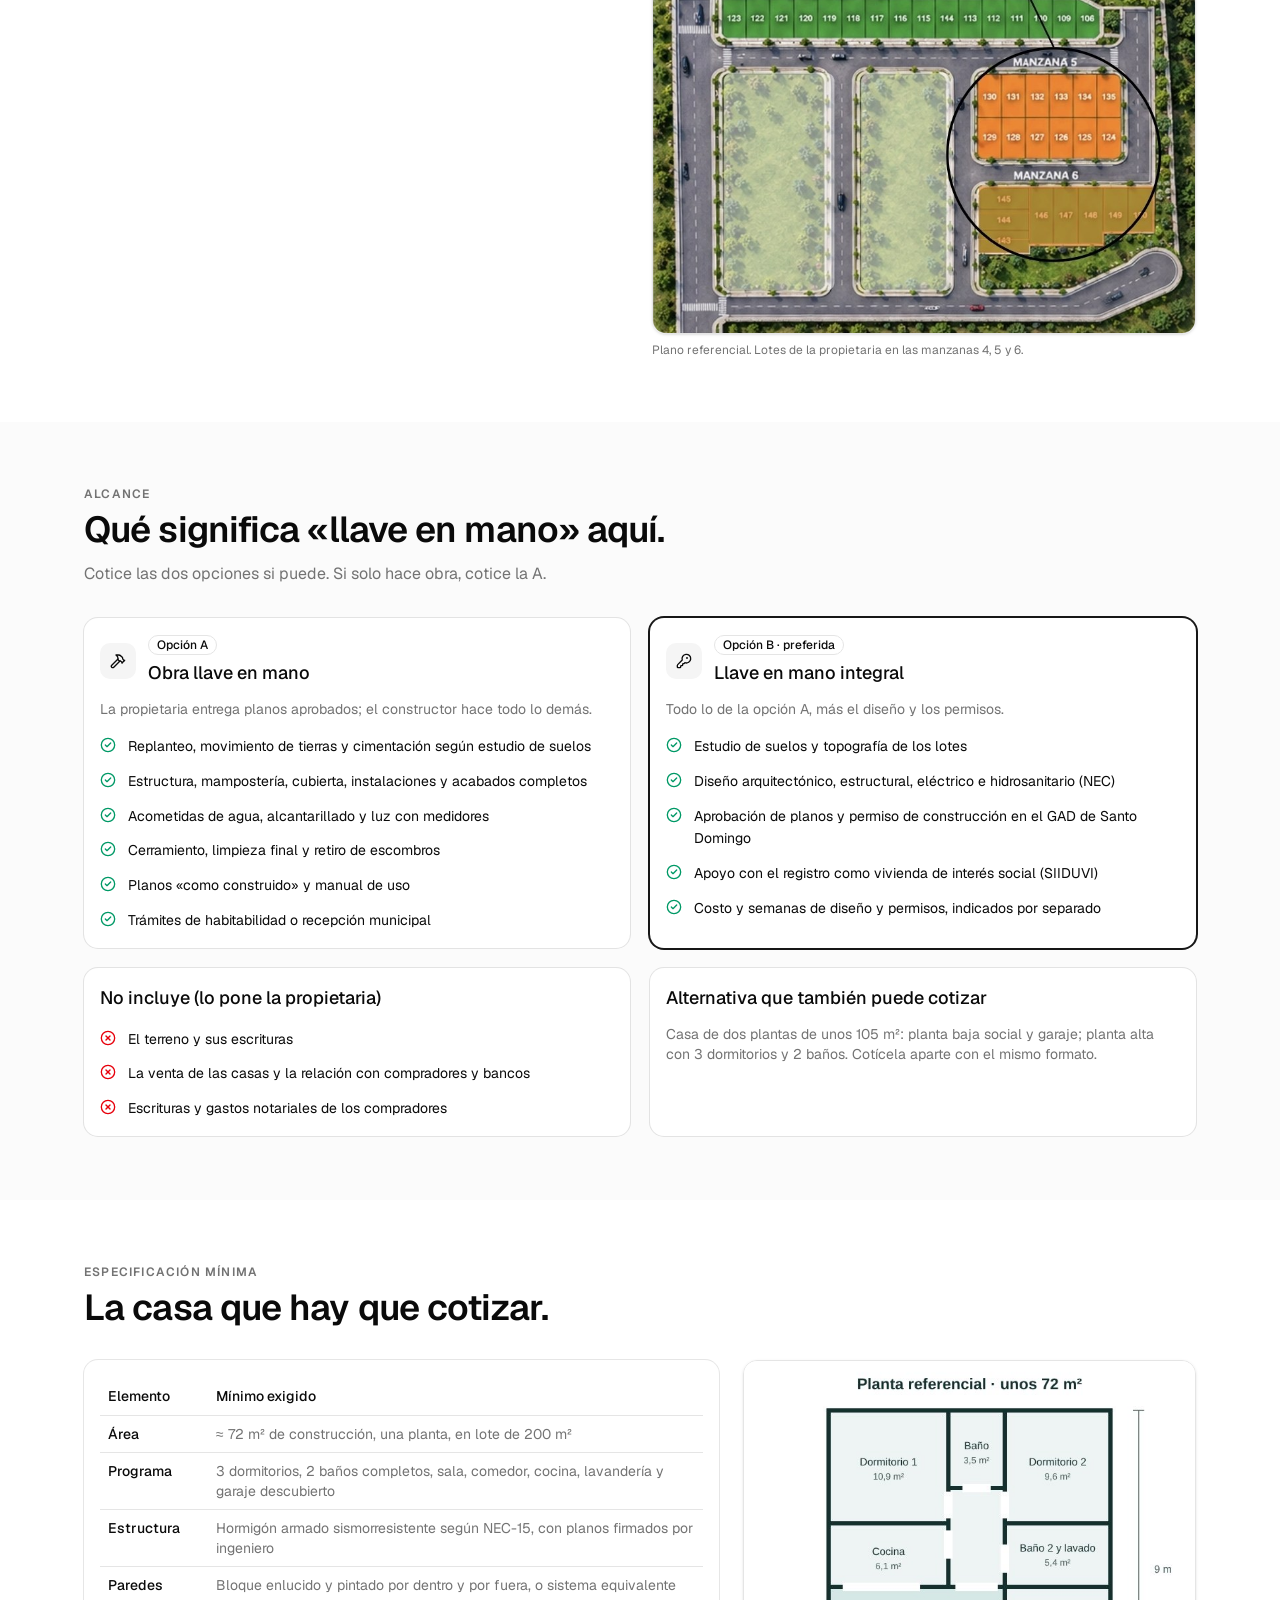
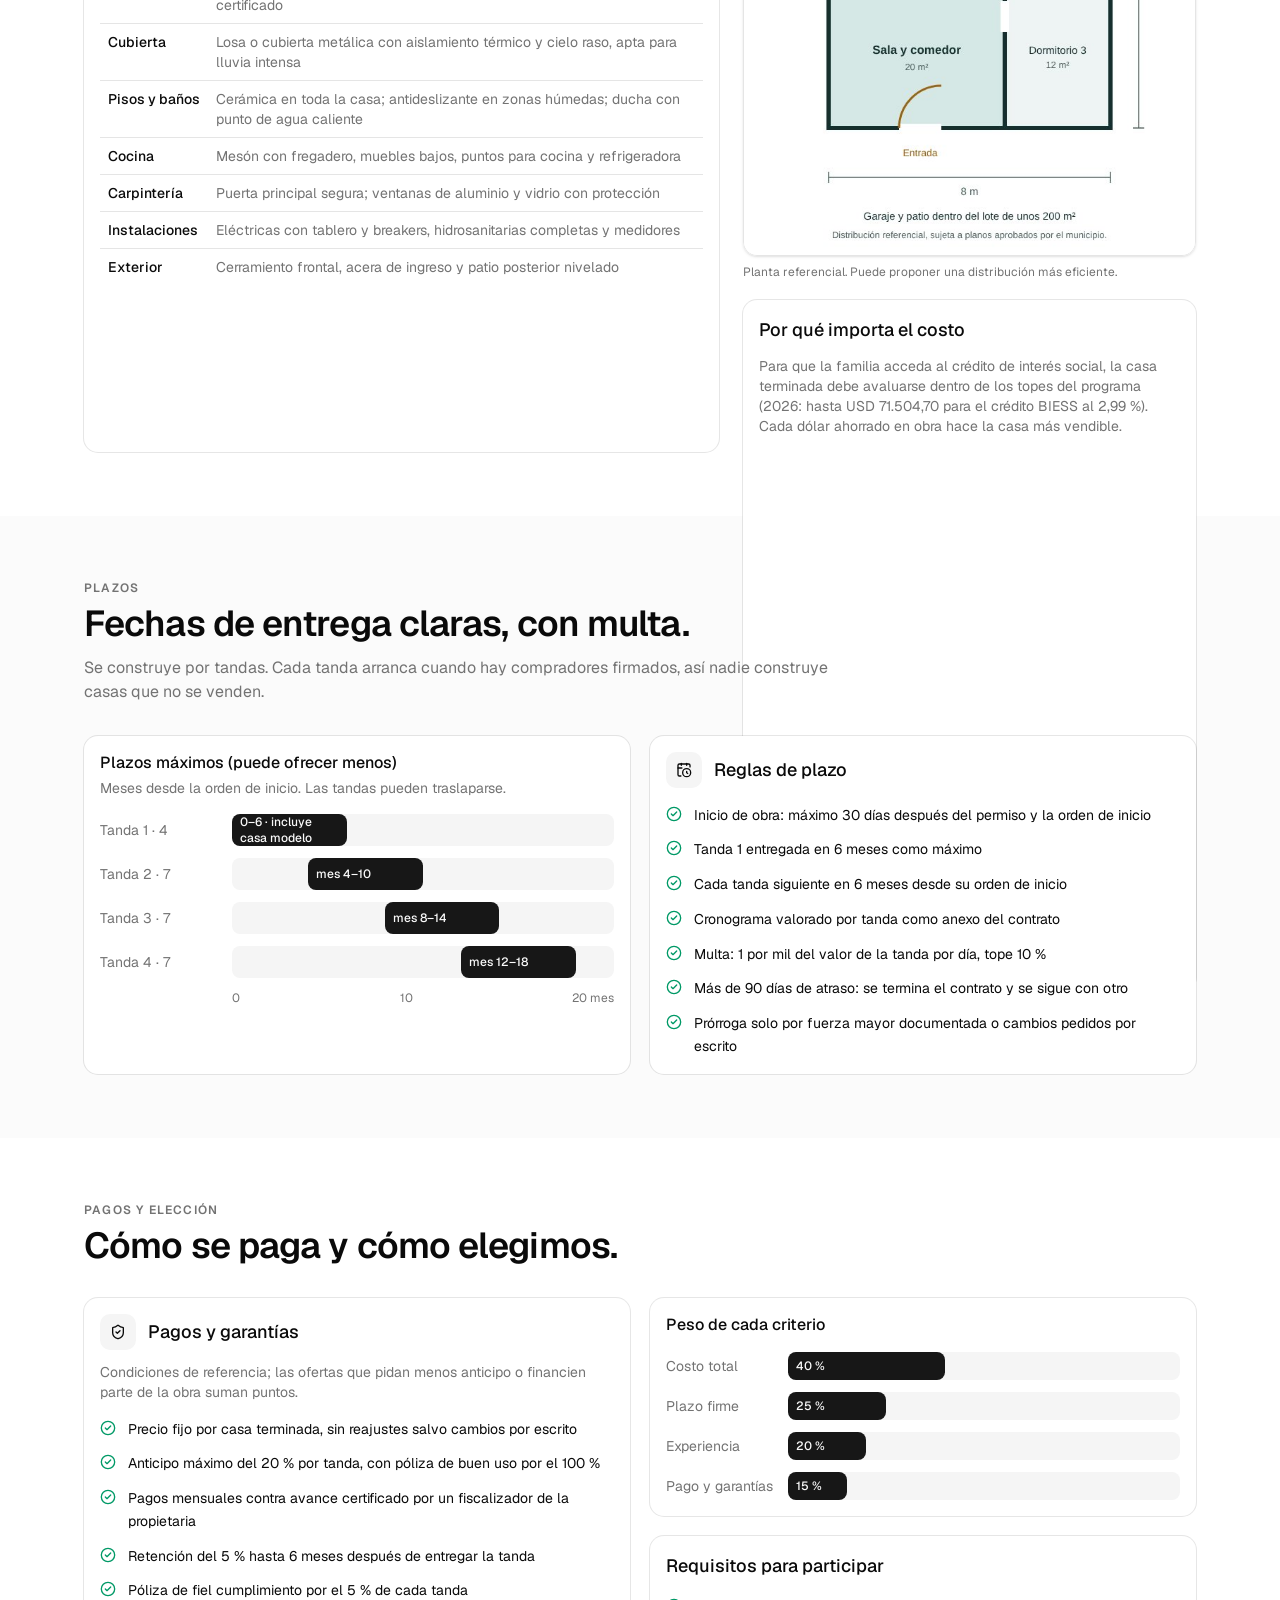
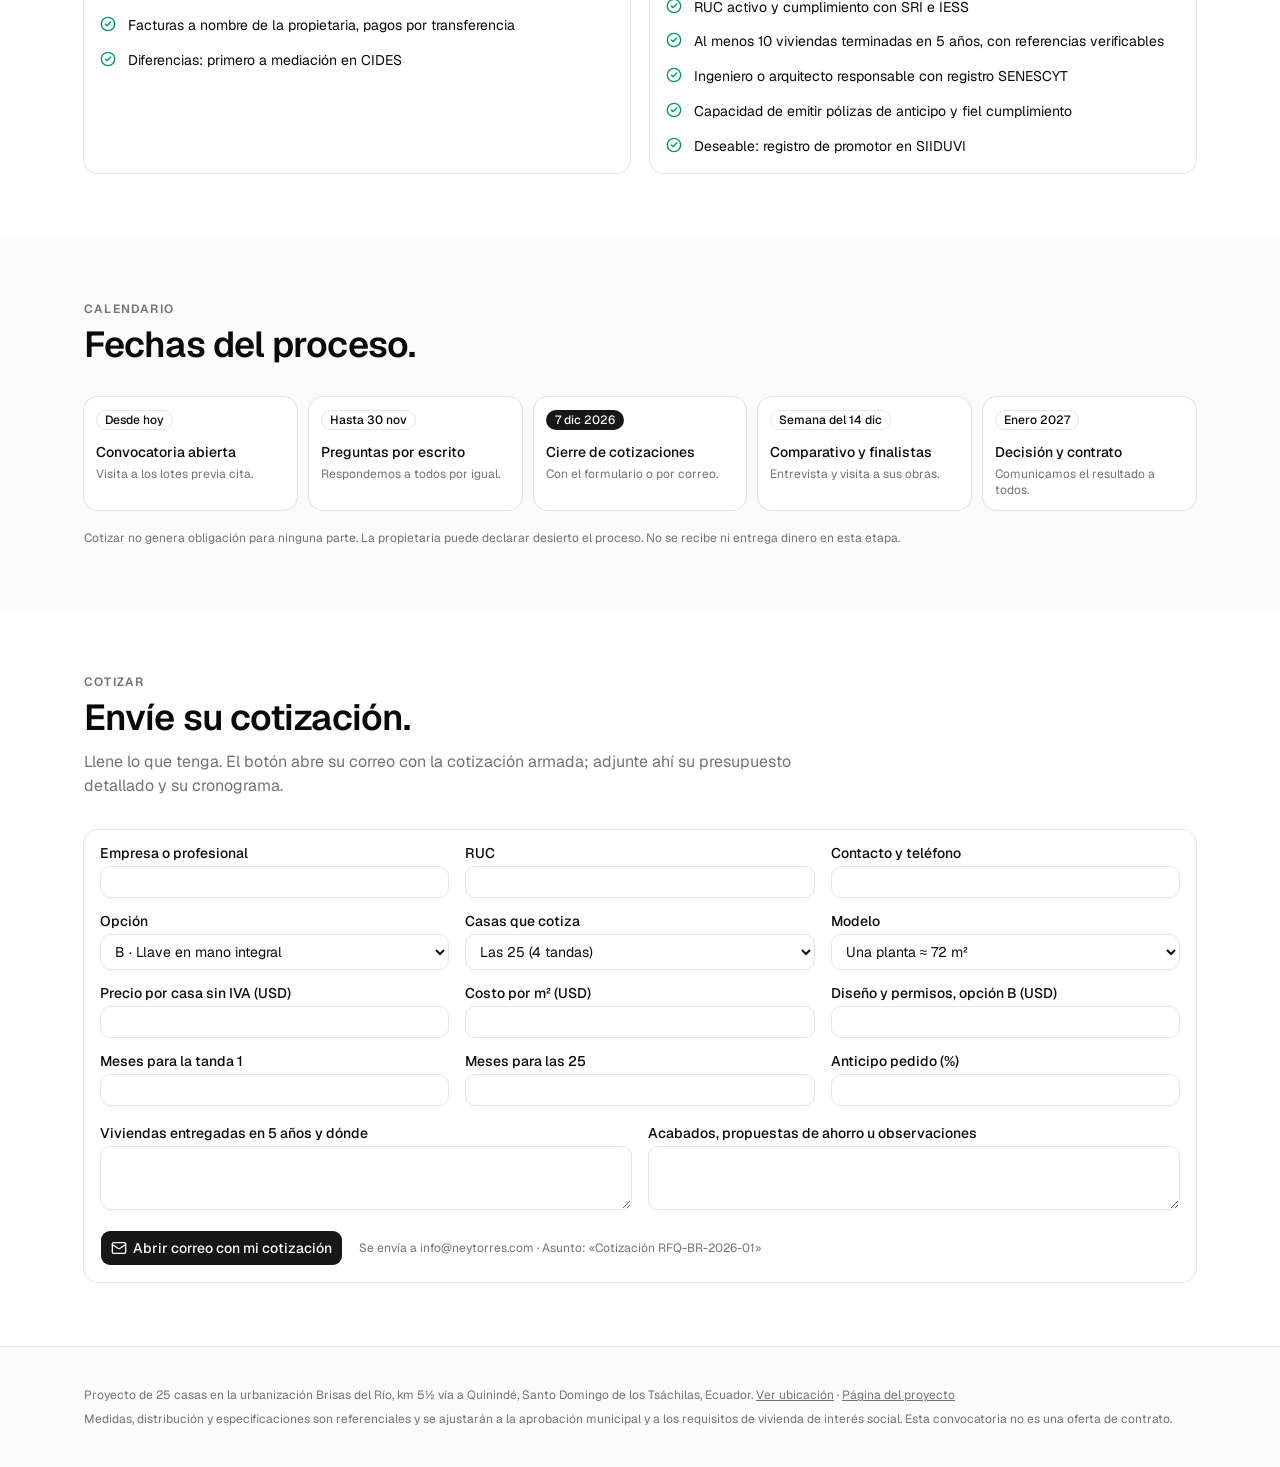
==== commit 8f2ea7a0: "Constructores: marca Brisas del Río Co-Authored-By: Claude Opus 5.5 <noreply@anthropic.com> Claude-S" ====
--- a/constructores.html
+++ b/constructores.html
@@ -1,8 +1,8 @@
 <!doctype html>
 <html lang="es"><head><meta charset="UTF-8"><meta name="viewport" content="width=device-width, initial-scale=1.0">
-<title>Cotice llave en mano: 25 casas en Santo Domingo · Residencial Aurora</title><meta name="description" content="Convocatoria a constructores: hasta 25 casas de una planta (72 m²) en lotes de 200 m², Santo Domingo. Precio fijo, entregas por tandas, plazos y garantías claras. Cierre 7 de diciembre de 2026."><meta property="og:title" content="Cotice llave en mano: 25 casas en Santo Domingo · Residencial Aurora"><meta property="og:description" content="Convocatoria a constructores: hasta 25 casas de una planta (72 m²) en lotes de 200 m², Santo Domingo. Precio fijo, entregas por tandas, plazos y garantías claras. Cierre 7 de diciembre de 2026."><meta property="og:type" content="website">
+<title>Cotice llave en mano: 25 casas en Santo Domingo · Brisas del Río</title><meta name="description" content="Convocatoria a constructores: hasta 25 casas de una planta (72 m²) en lotes de 200 m², Santo Domingo. Precio fijo, entregas por tandas, plazos y garantías claras. Cierre 7 de diciembre de 2026."><meta property="og:title" content="Cotice llave en mano: 25 casas en Santo Domingo · Brisas del Río"><meta property="og:description" content="Convocatoria a constructores: hasta 25 casas de una planta (72 m²) en lotes de 200 m², Santo Domingo. Precio fijo, entregas por tandas, plazos y garantías claras. Cierre 7 de diciembre de 2026."><meta property="og:type" content="website">
 <meta property="og:image" content="https://neyt.github.io/residencial-aurora/img/brisas-satelite.jpg">
-  <script type="module" crossorigin src="./assets/constructores-ChUmUZG8.js"></script>
+  <script type="module" crossorigin src="./assets/constructores-belcbUm9.js"></script>
   <link rel="modulepreload" crossorigin href="./assets/alert-DtUDTtHU.js">
   <link rel="modulepreload" crossorigin href="./assets/house-v-FLwWWV.js">
   <link rel="stylesheet" crossorigin href="./assets/alert-Bkcv5hva.css">
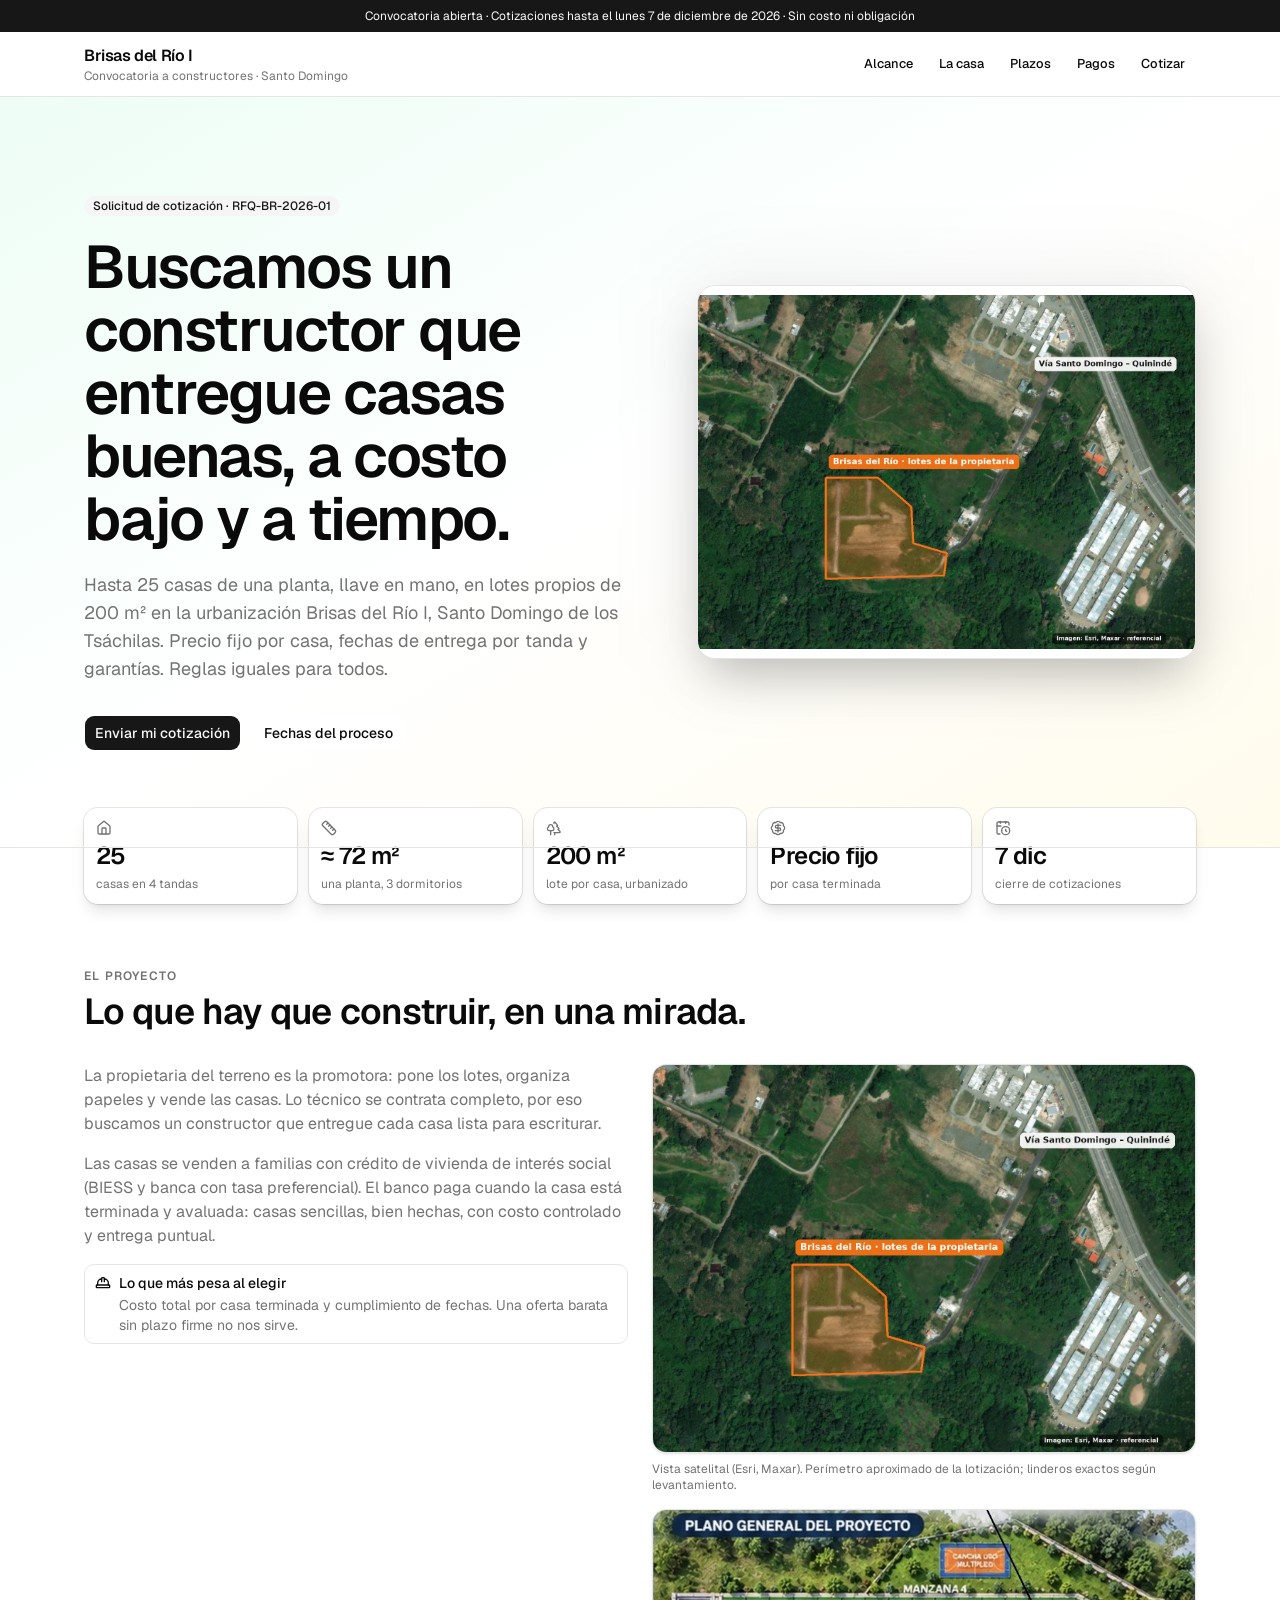
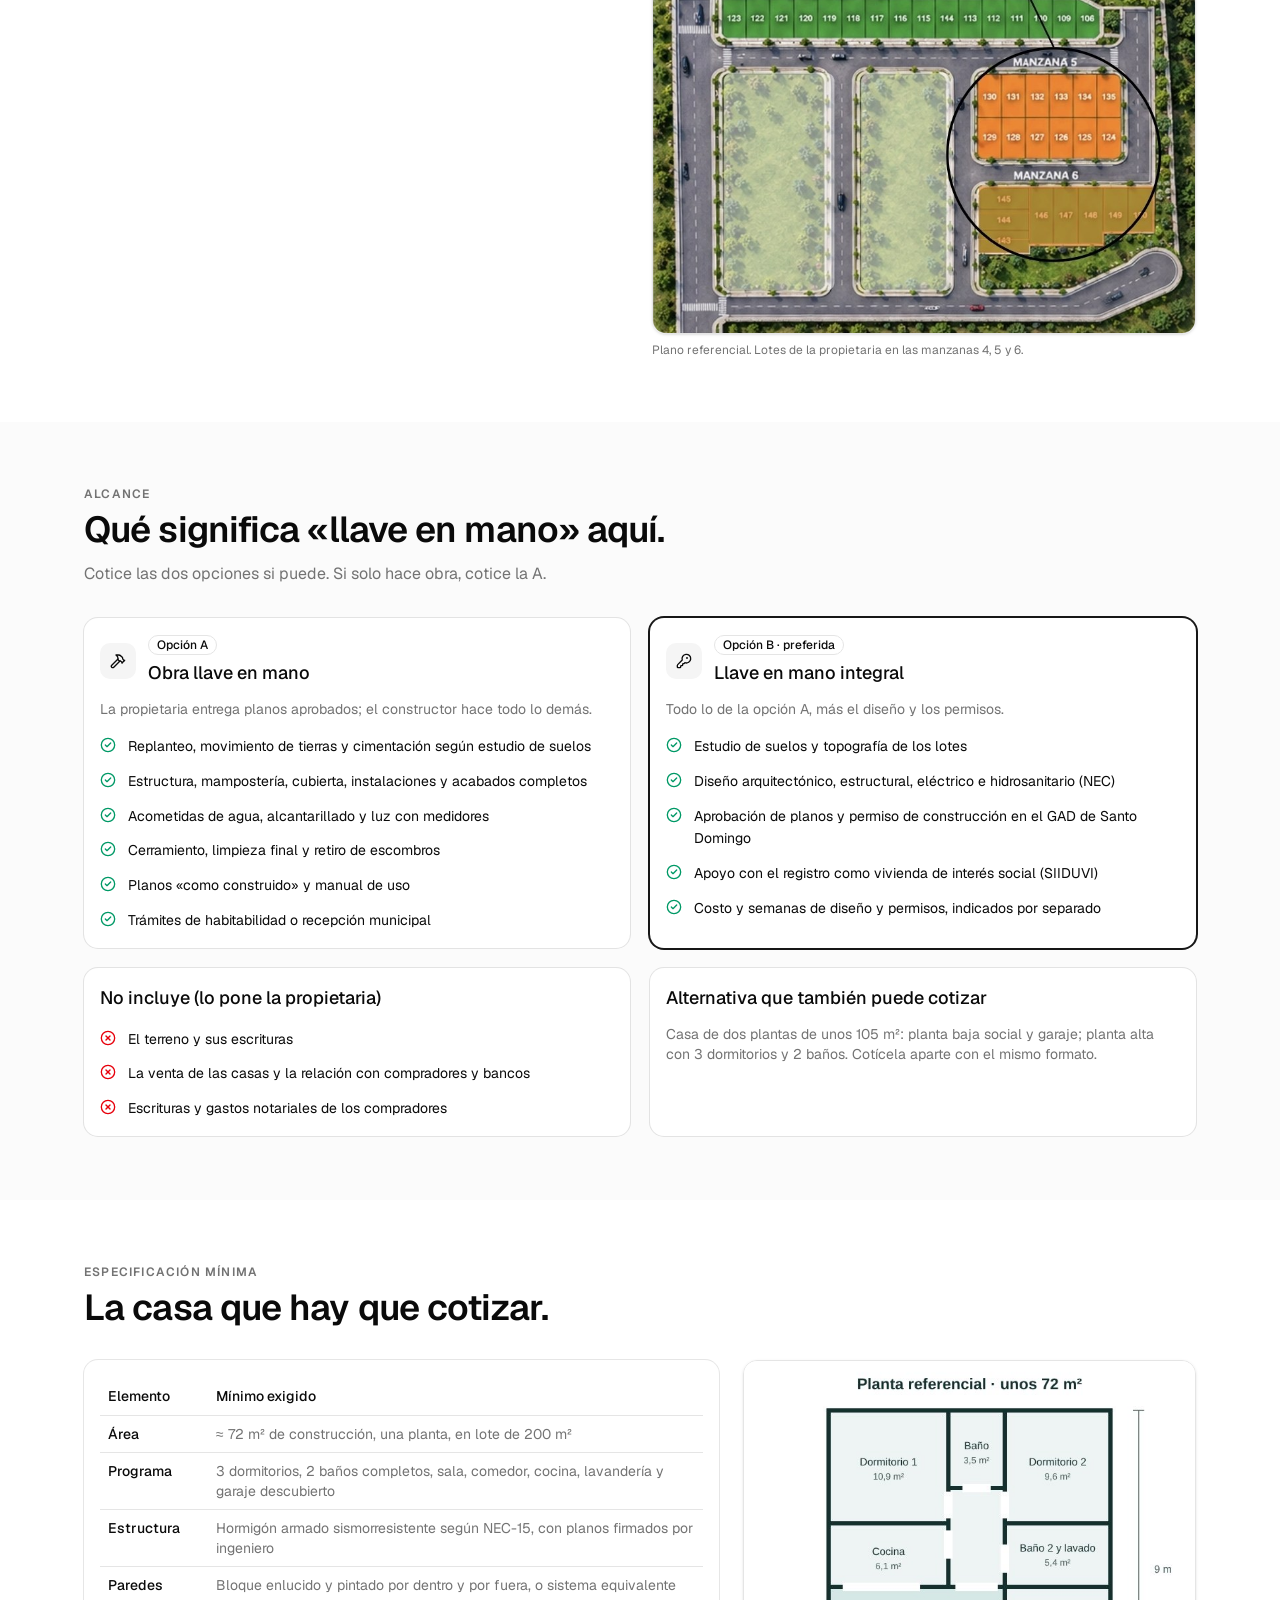
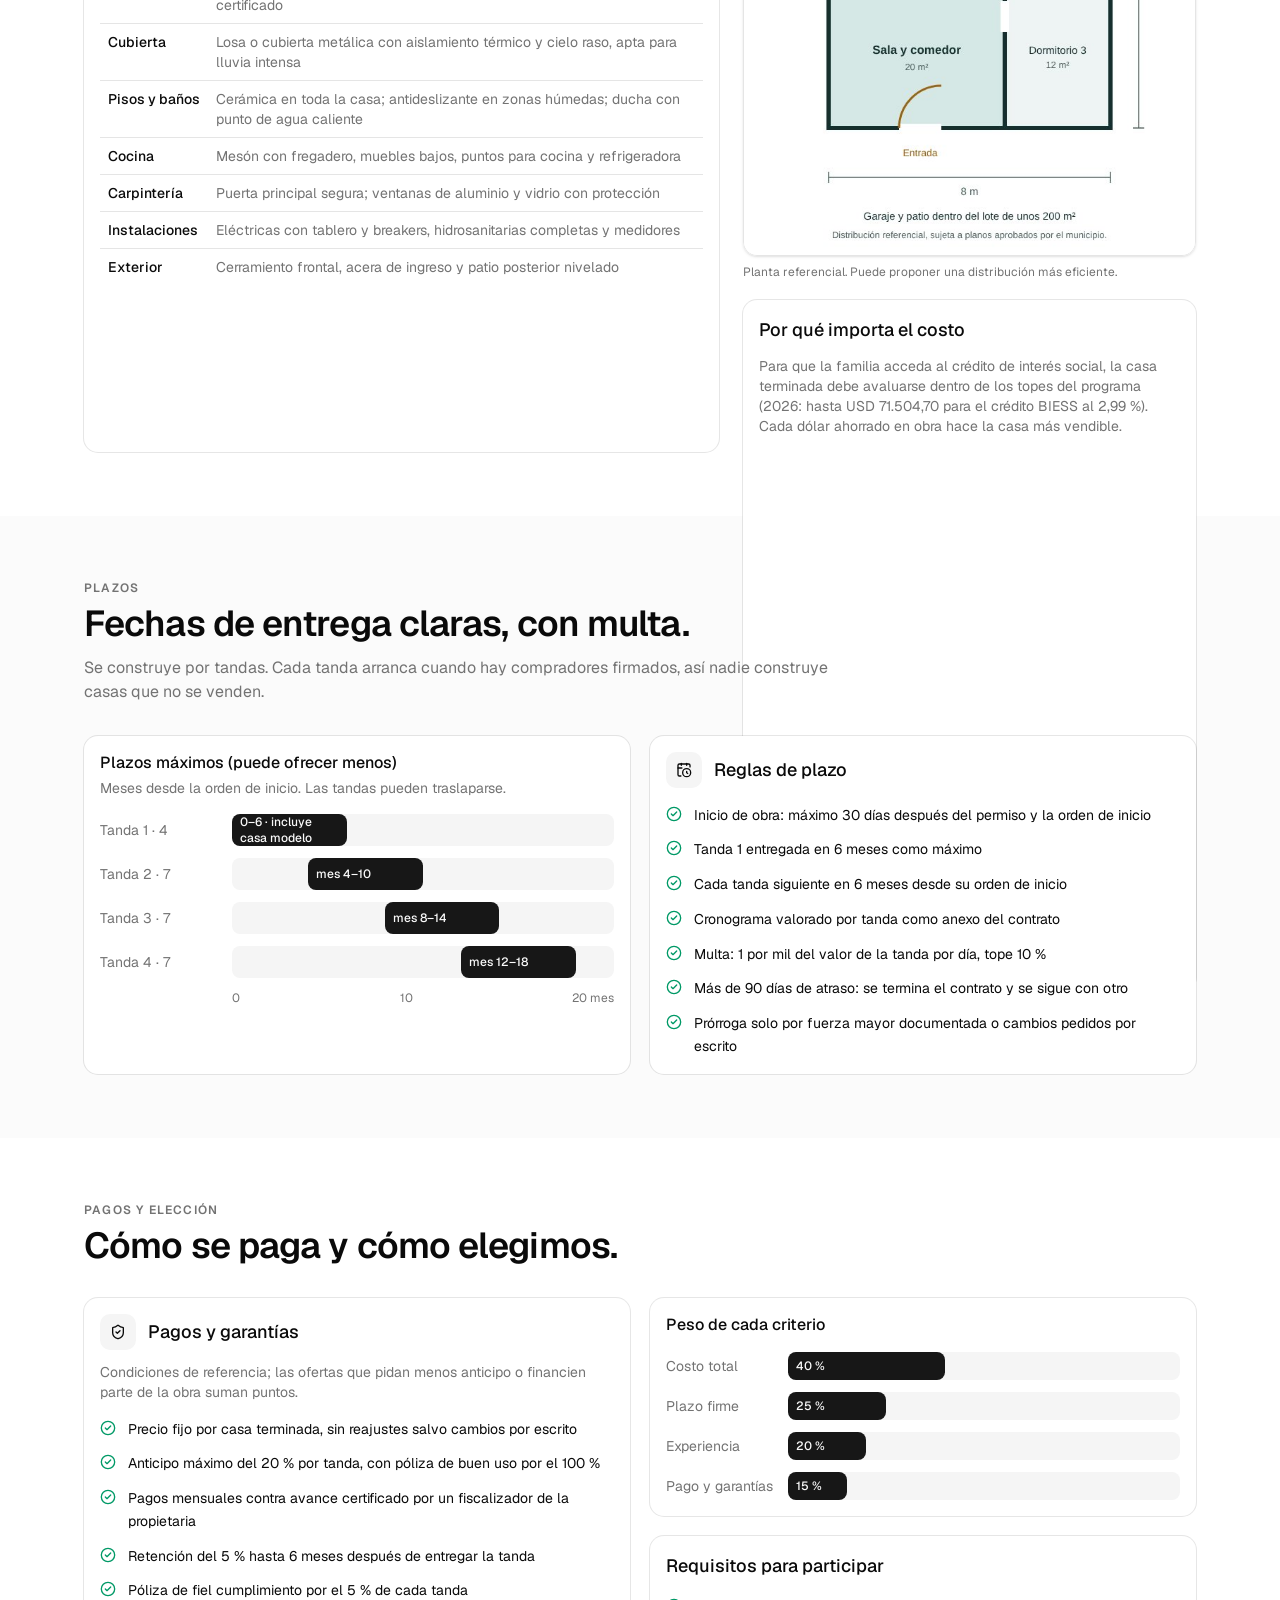
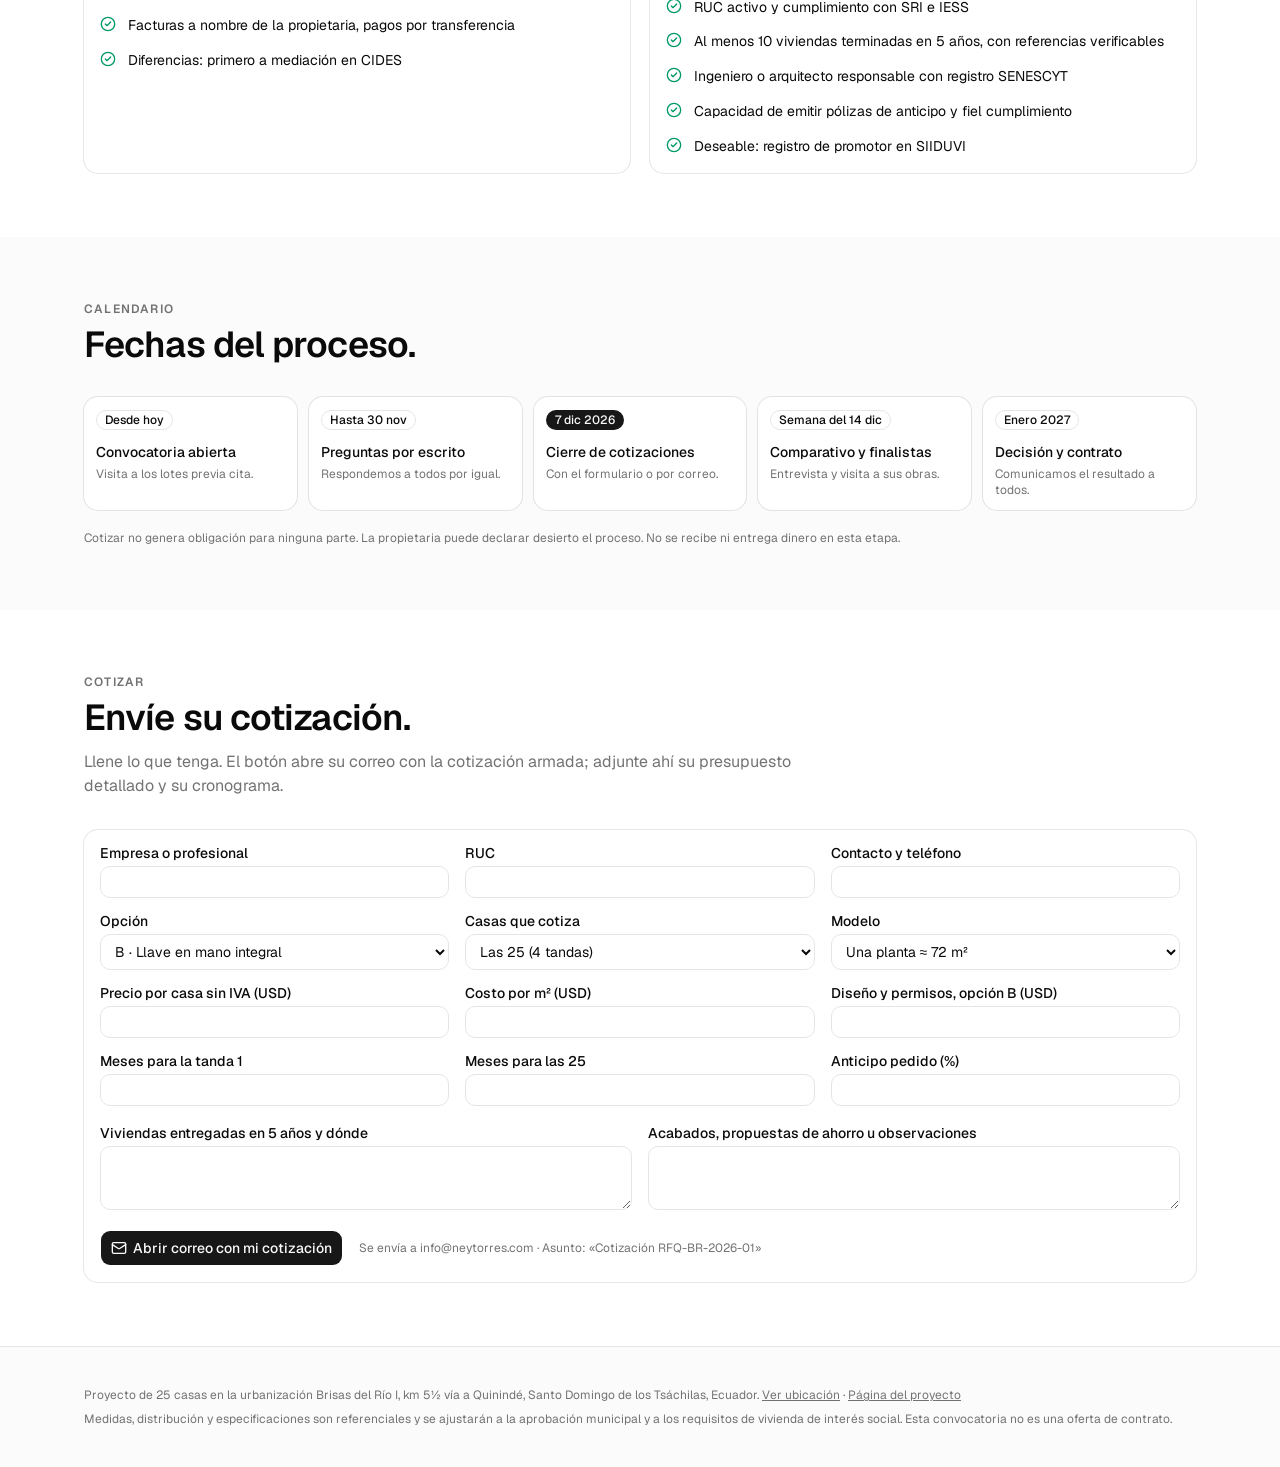
==== commit 6db7ee3a: "Constructores: nombre Brisas del Río I" ====
--- a/constructores.html
+++ b/constructores.html
@@ -1,8 +1,8 @@
 <!doctype html>
 <html lang="es"><head><meta charset="UTF-8"><meta name="viewport" content="width=device-width, initial-scale=1.0">
-<title>Cotice llave en mano: 25 casas en Santo Domingo · Brisas del Río</title><meta name="description" content="Convocatoria a constructores: hasta 25 casas de una planta (72 m²) en lotes de 200 m², Santo Domingo. Precio fijo, entregas por tandas, plazos y garantías claras. Cierre 7 de diciembre de 2026."><meta property="og:title" content="Cotice llave en mano: 25 casas en Santo Domingo · Brisas del Río"><meta property="og:description" content="Convocatoria a constructores: hasta 25 casas de una planta (72 m²) en lotes de 200 m², Santo Domingo. Precio fijo, entregas por tandas, plazos y garantías claras. Cierre 7 de diciembre de 2026."><meta property="og:type" content="website">
+<title>Cotice llave en mano: 25 casas en Santo Domingo · Brisas del Río I</title><meta name="description" content="Convocatoria a constructores: hasta 25 casas de una planta (72 m²) en lotes de 200 m², Santo Domingo. Precio fijo, entregas por tandas, plazos y garantías claras. Cierre 7 de diciembre de 2026."><meta property="og:title" content="Cotice llave en mano: 25 casas en Santo Domingo · Brisas del Río I"><meta property="og:description" content="Convocatoria a constructores: hasta 25 casas de una planta (72 m²) en lotes de 200 m², Santo Domingo. Precio fijo, entregas por tandas, plazos y garantías claras. Cierre 7 de diciembre de 2026."><meta property="og:type" content="website">
 <meta property="og:image" content="https://neyt.github.io/residencial-aurora/img/brisas-satelite.jpg">
-  <script type="module" crossorigin src="./assets/constructores-belcbUm9.js"></script>
+  <script type="module" crossorigin src="./assets/constructores-DKCZnJBf.js"></script>
   <link rel="modulepreload" crossorigin href="./assets/alert-DtUDTtHU.js">
   <link rel="modulepreload" crossorigin href="./assets/house-v-FLwWWV.js">
   <link rel="stylesheet" crossorigin href="./assets/alert-Bkcv5hva.css">
